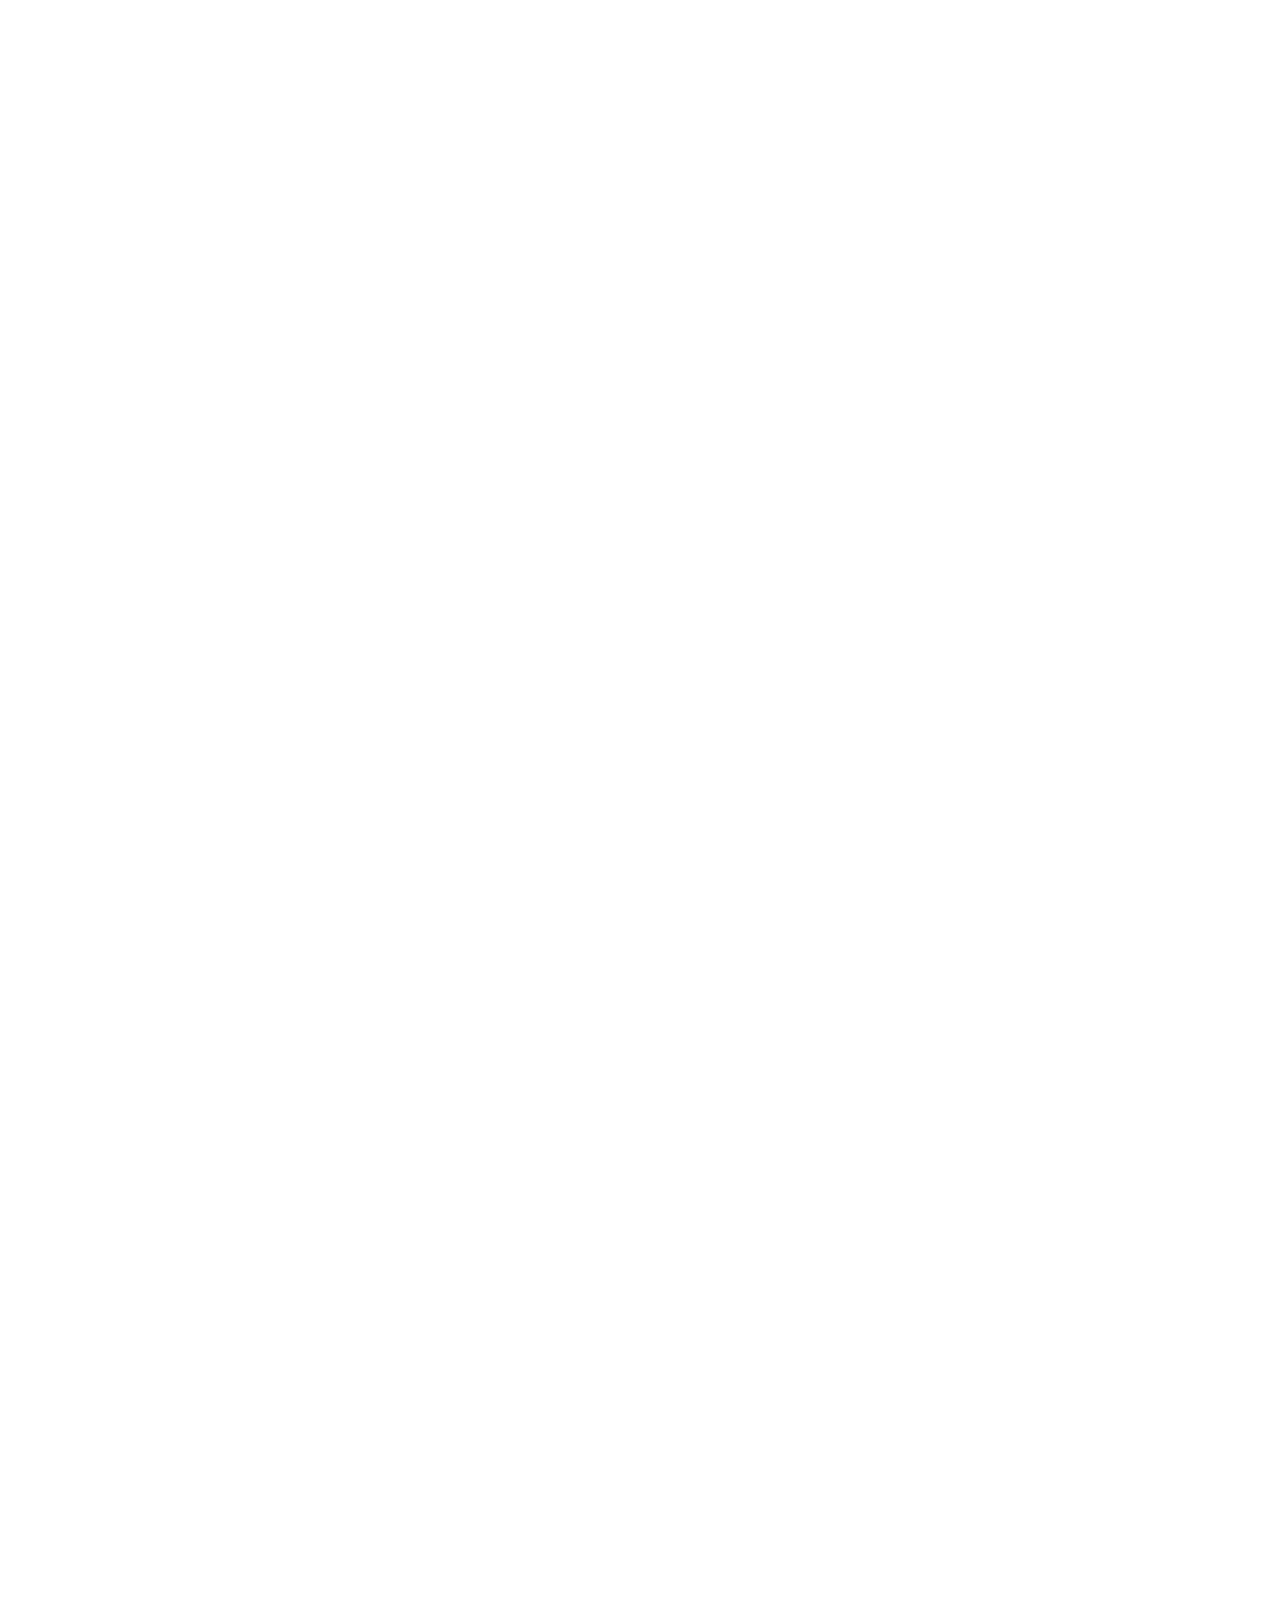
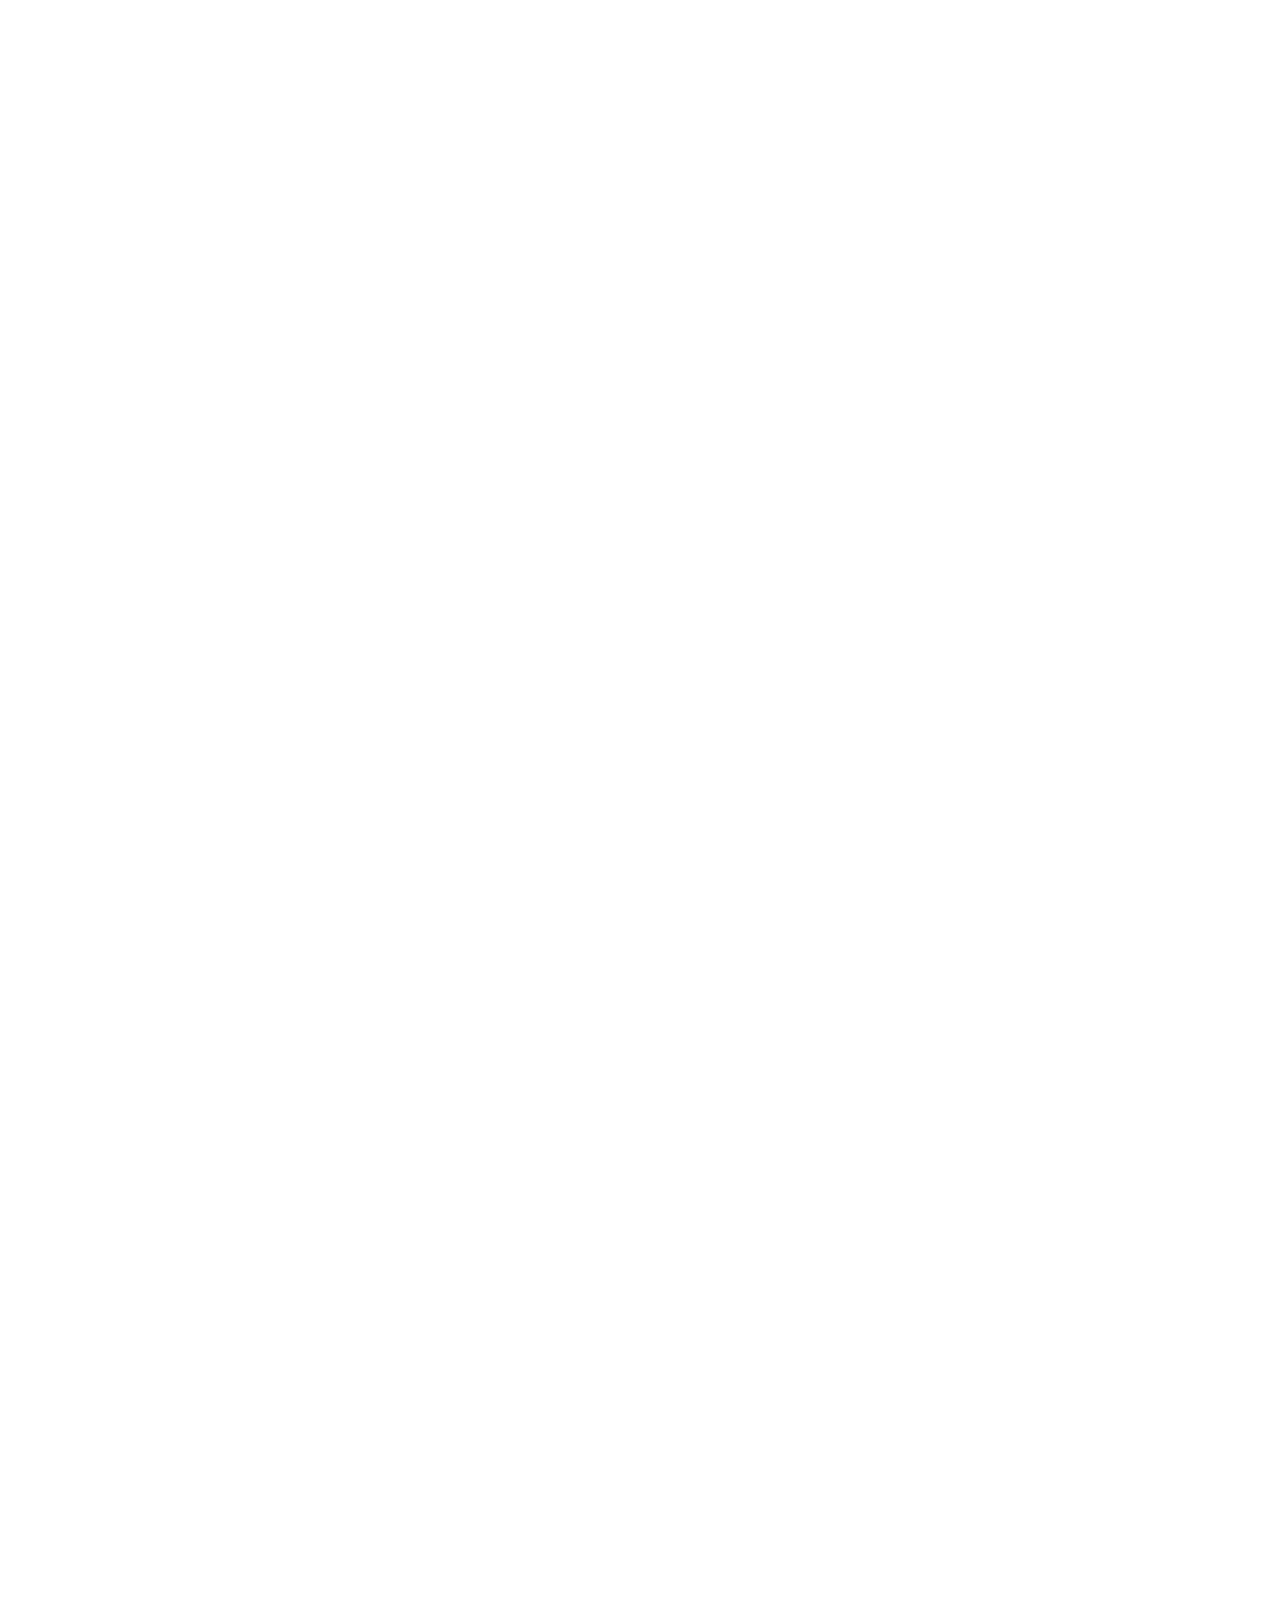
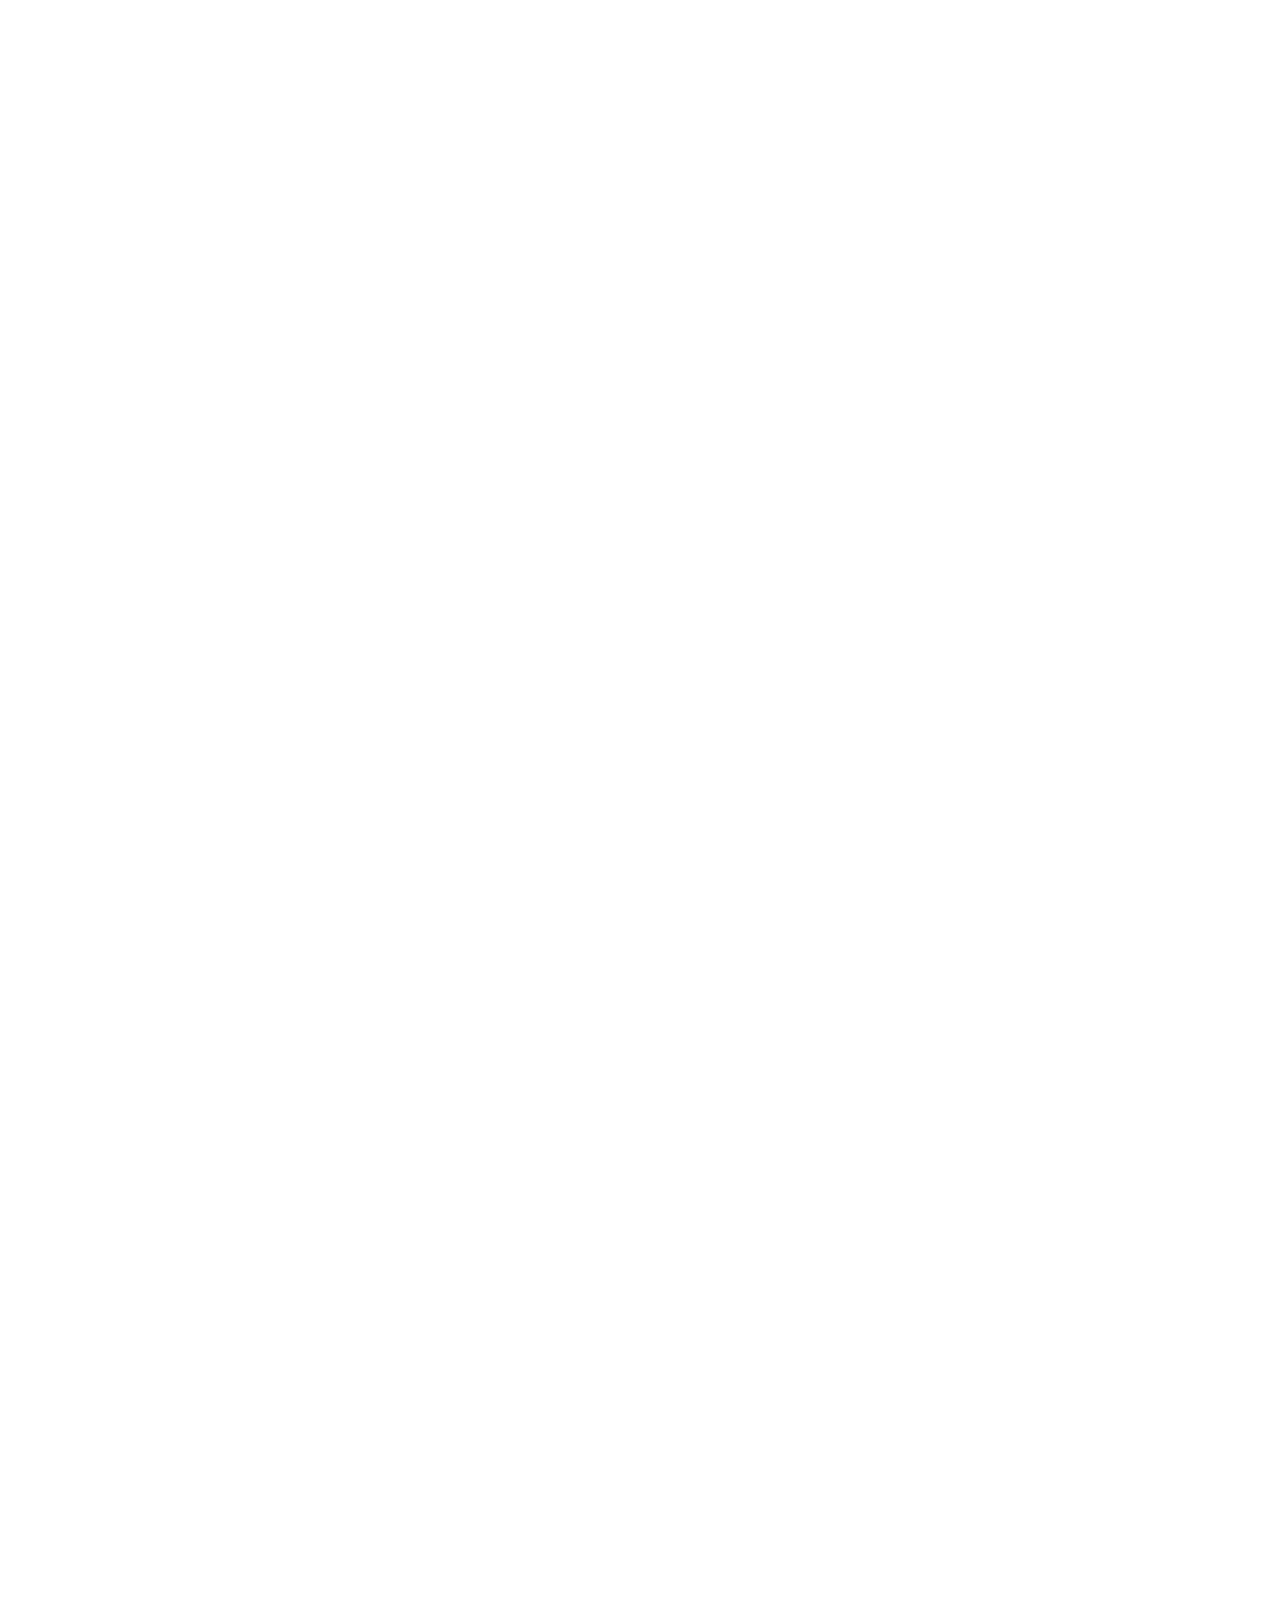
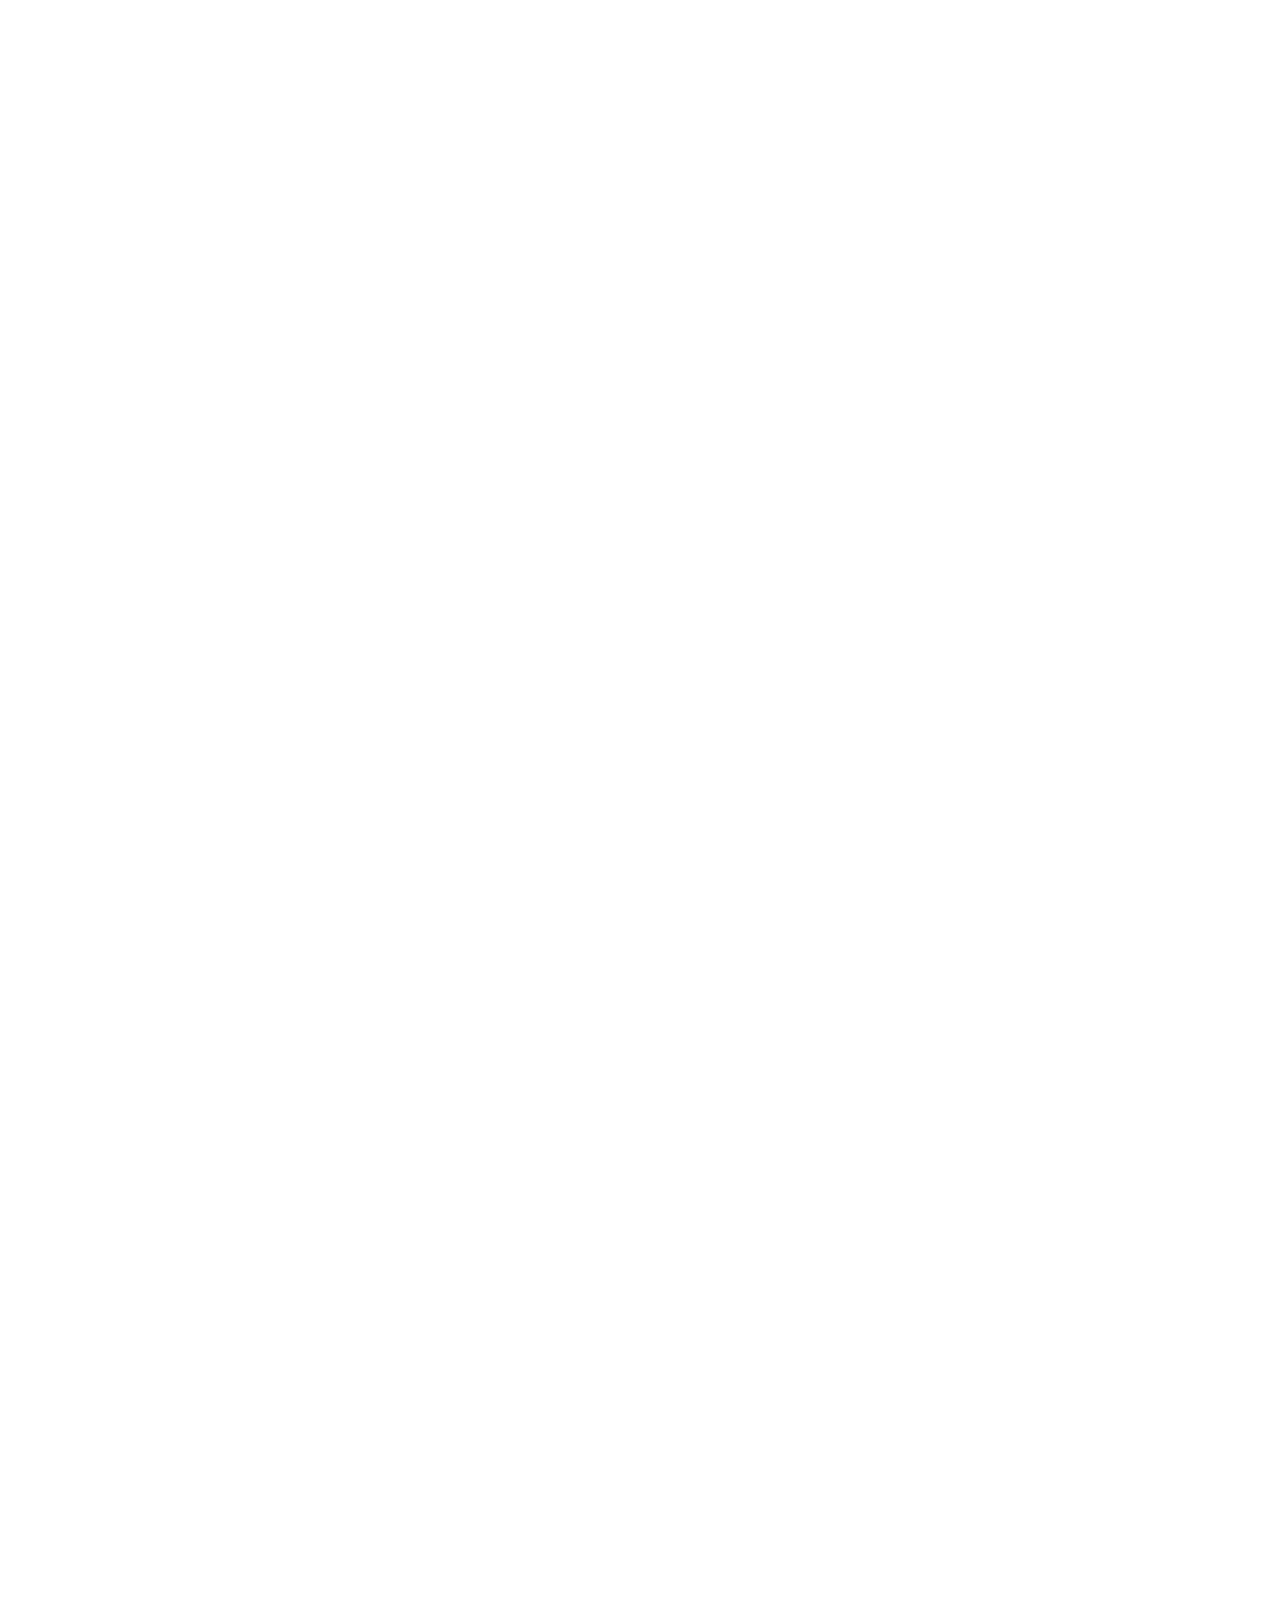
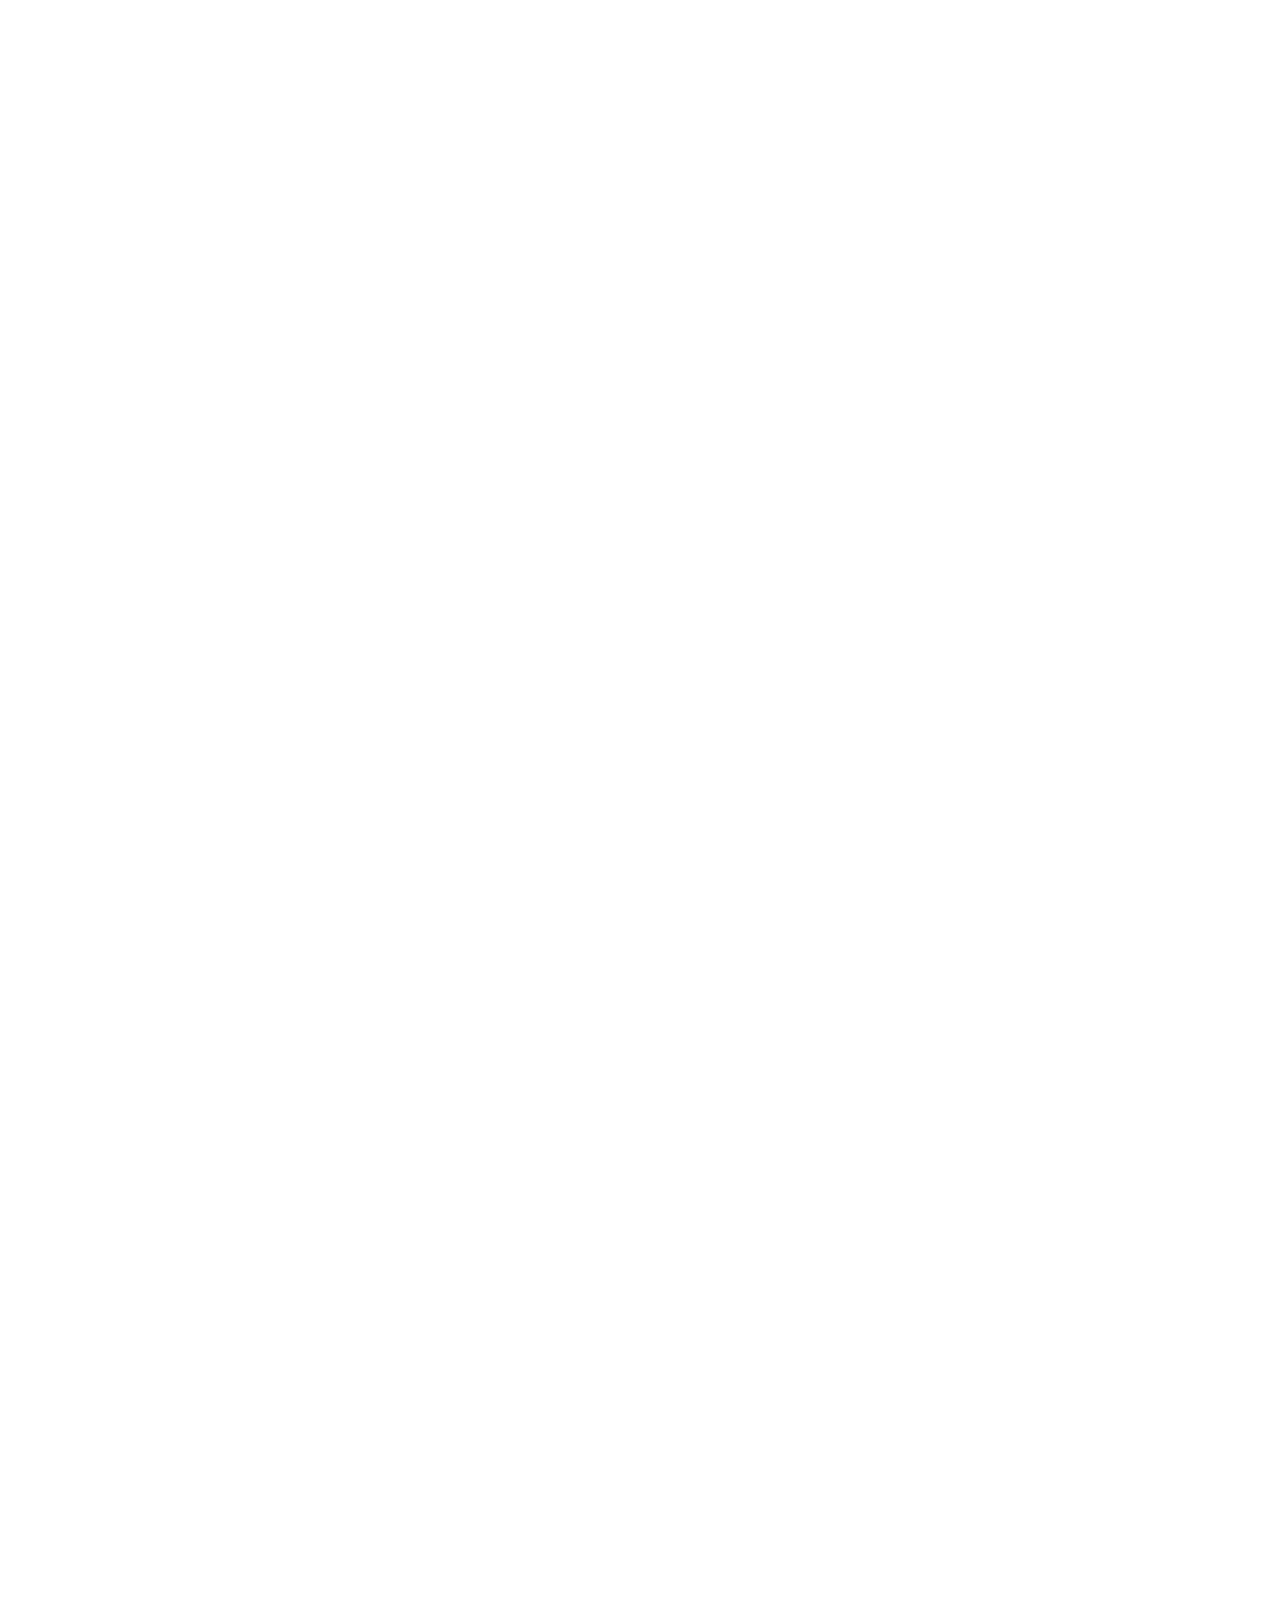
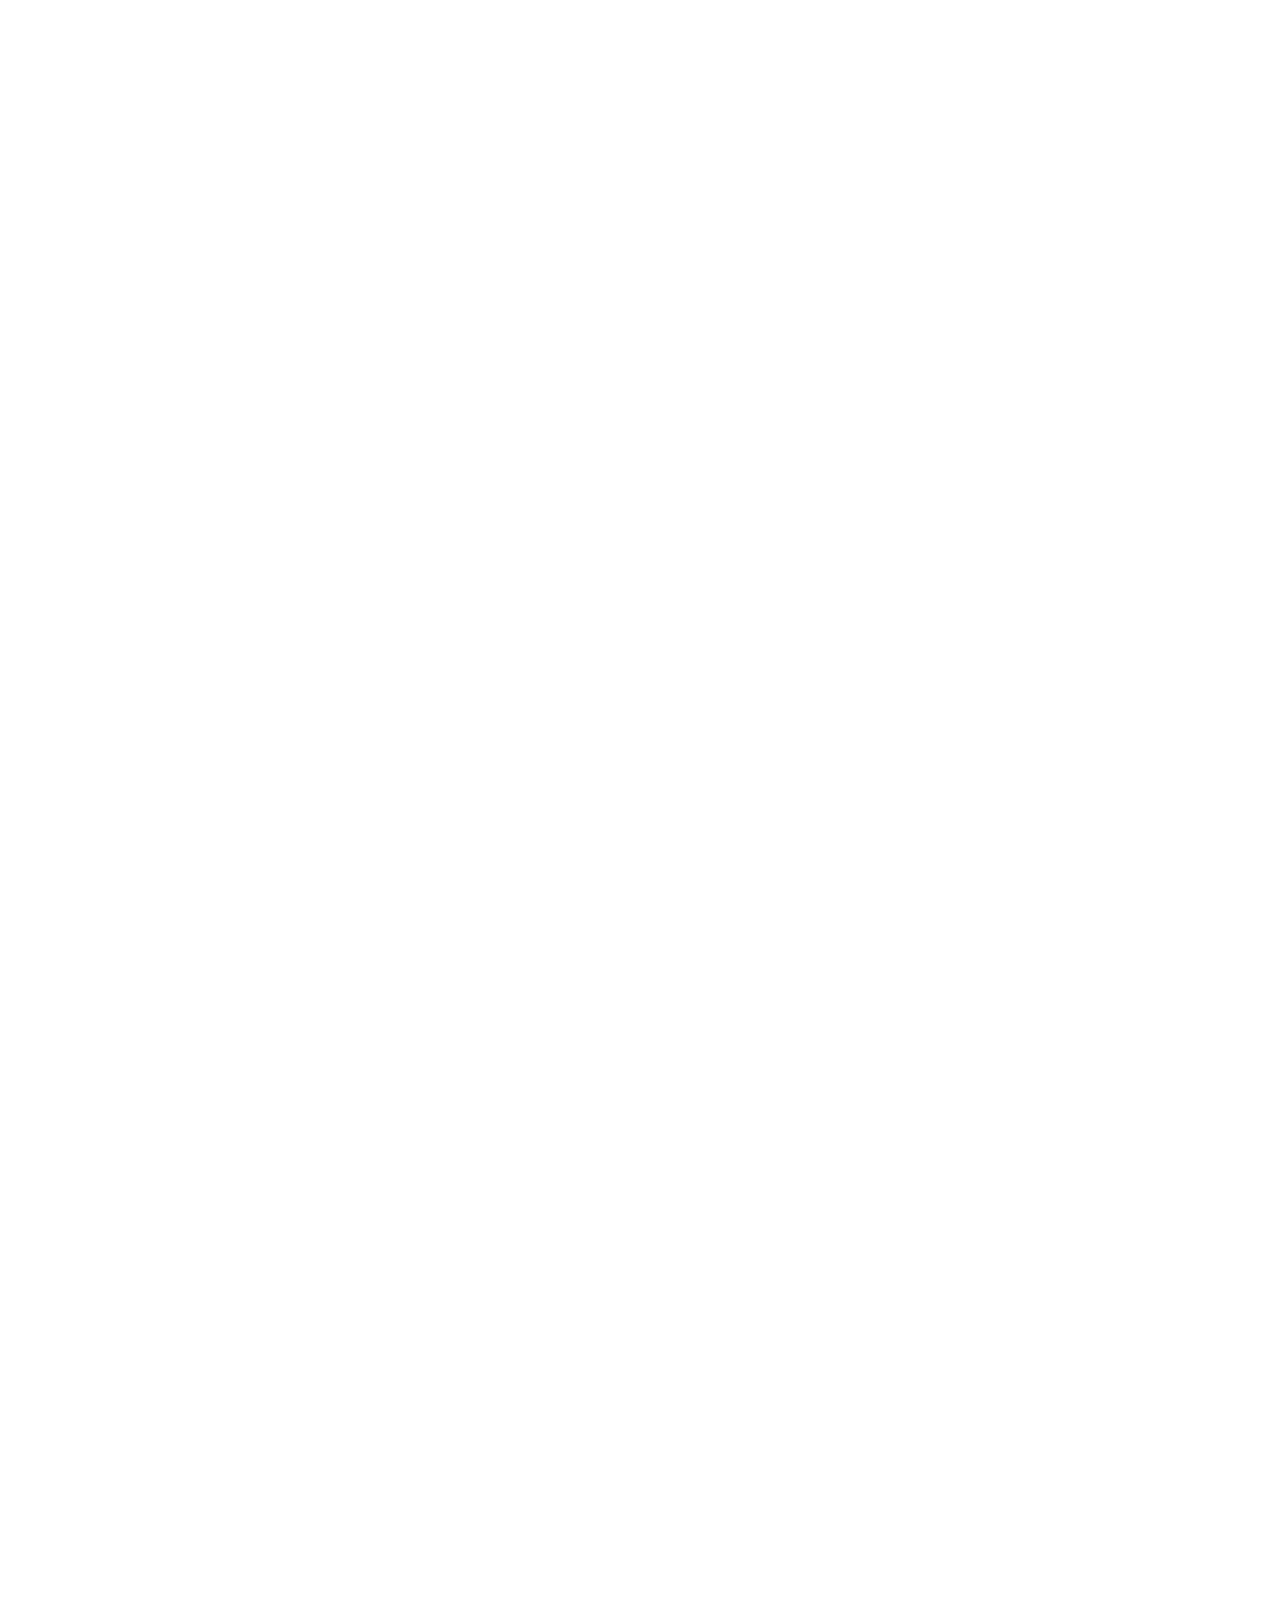
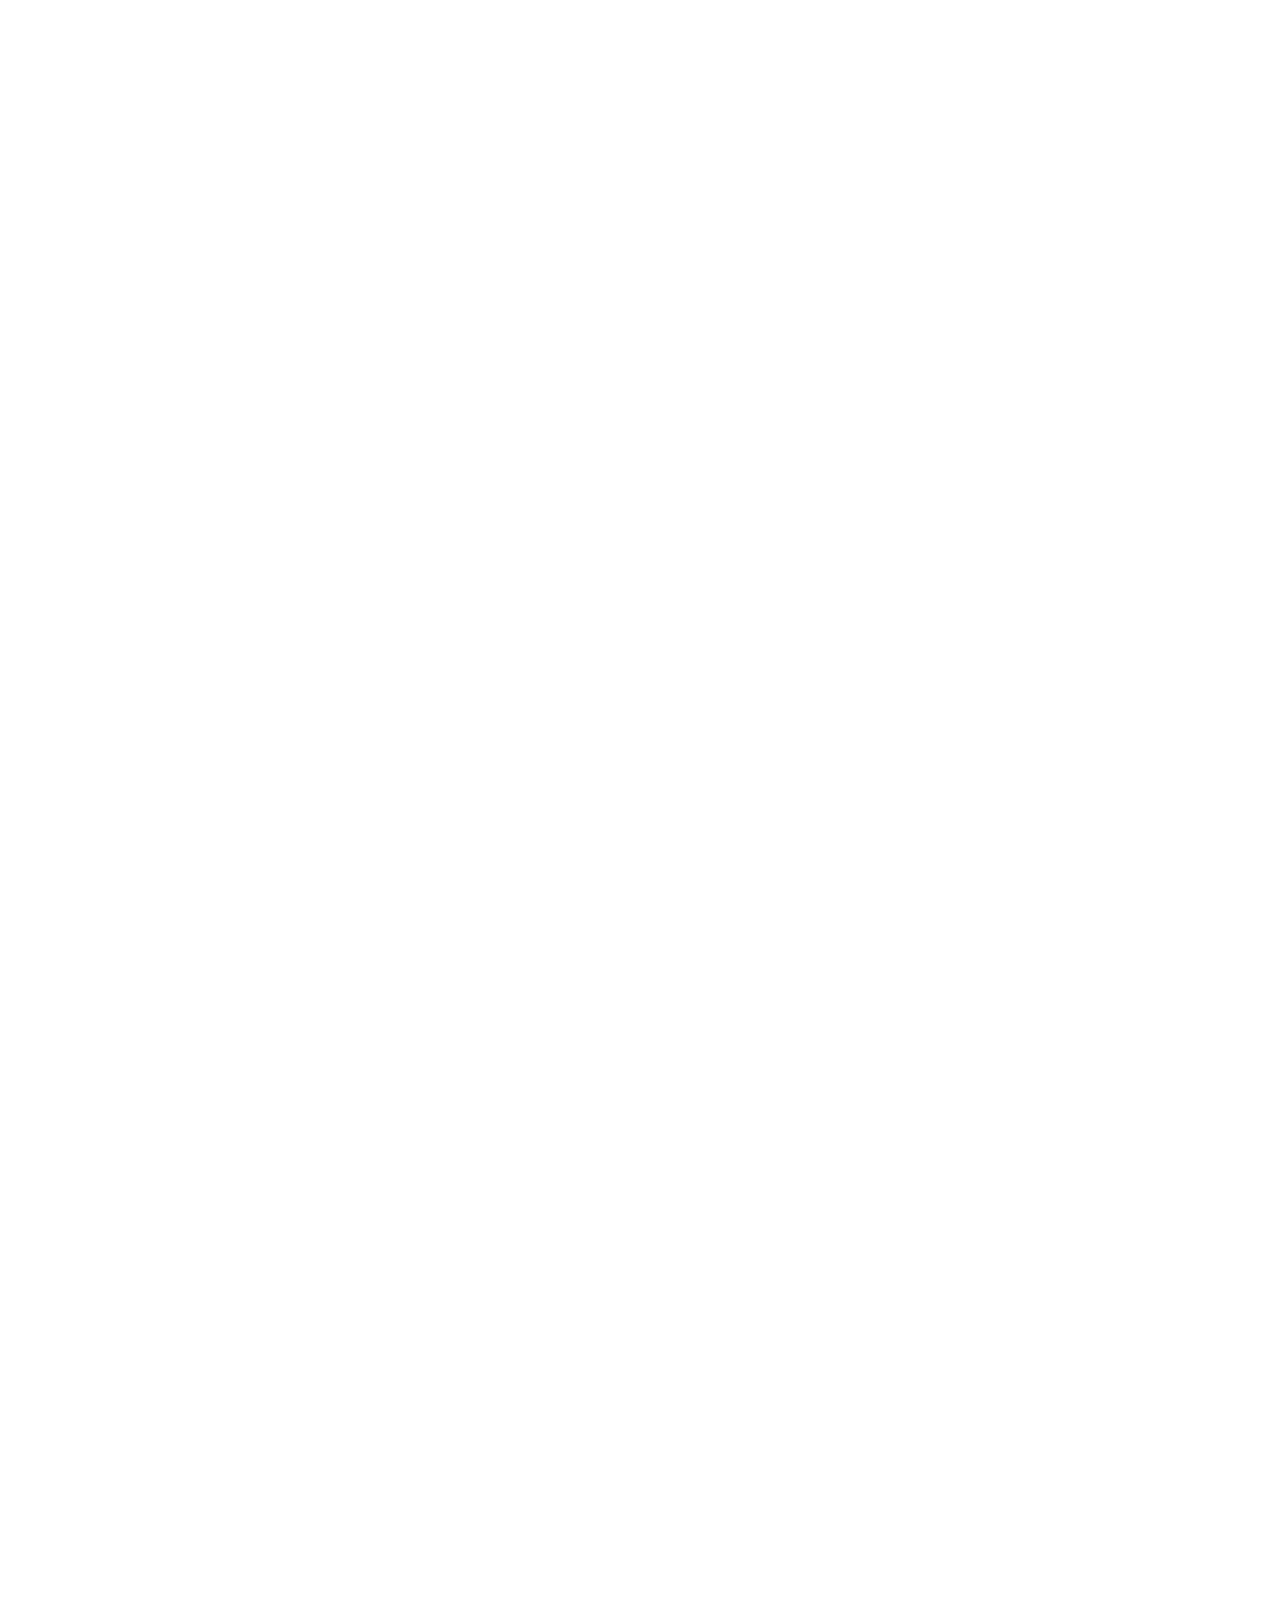
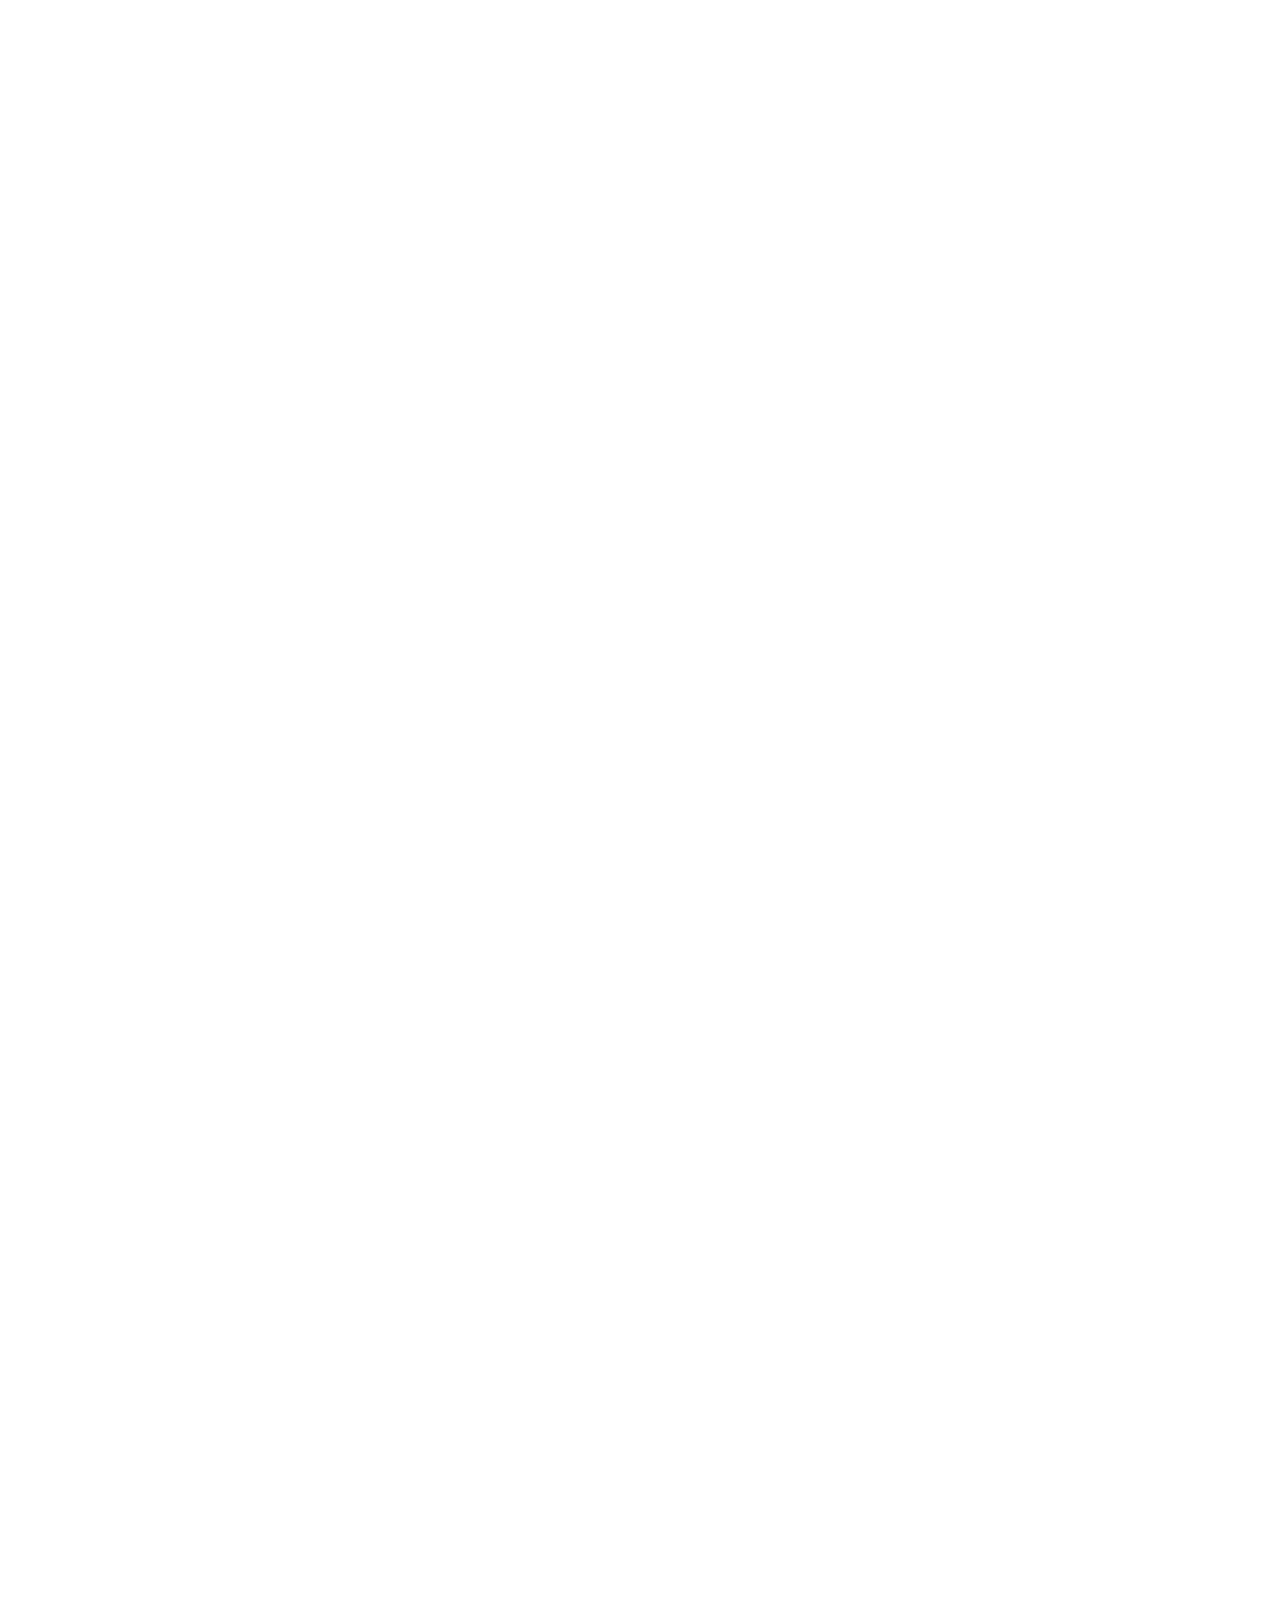
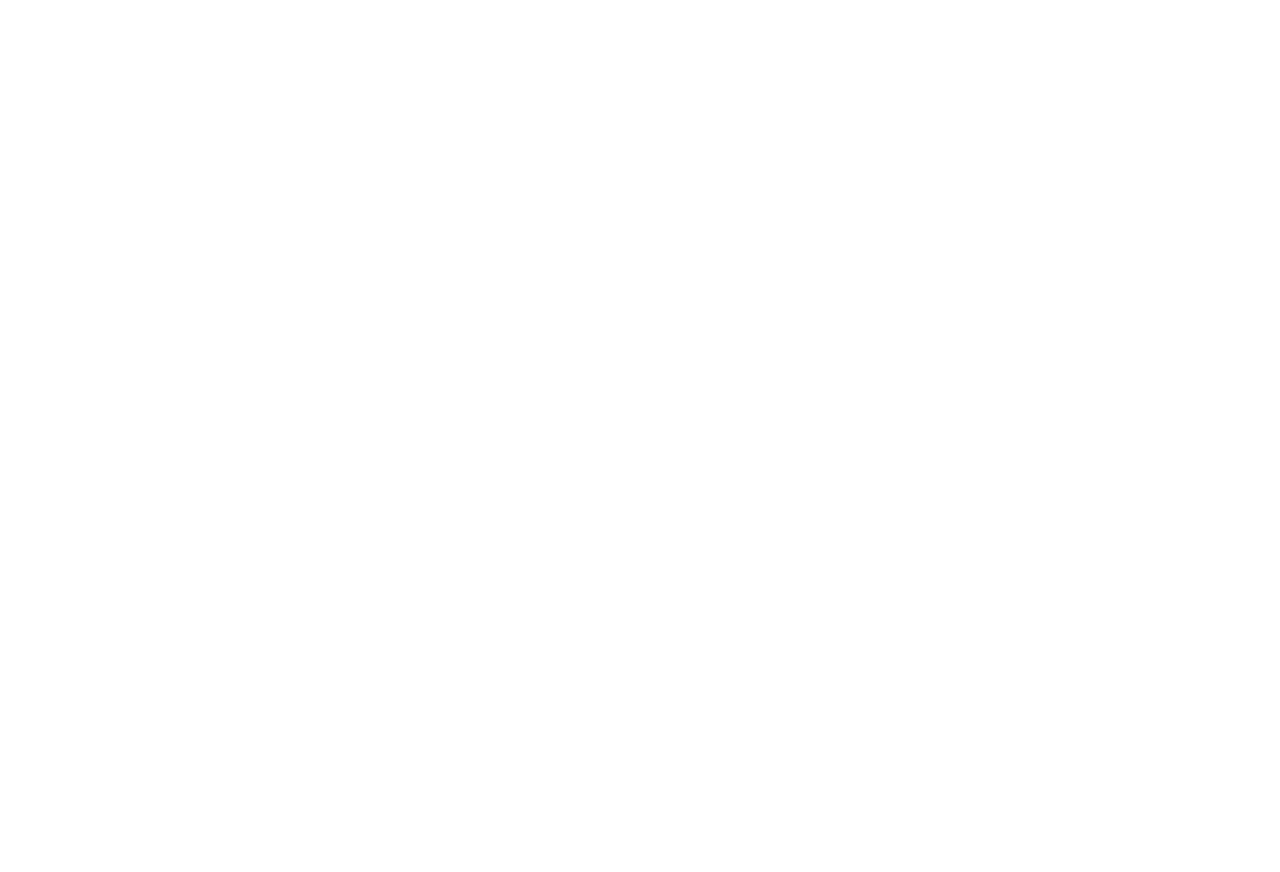
==== index.html @ 03f2d279 "hi" ====
<!DOCTYPE html>
<html class="nojs html css_verticalspacer" lang="en-US">
 <head>

  <meta http-equiv="Content-type" content="text/html;charset=UTF-8"/>
  <meta name="generator" content="2018.1.0.386"/>
  
  <script type="text/javascript">
   // Update the 'nojs'/'js' class on the html node
document.documentElement.className = document.documentElement.className.replace(/\bnojs\b/g, 'js');

// Check that all required assets are uploaded and up-to-date
if(typeof Muse == "undefined") window.Muse = {}; window.Muse.assets = {"required":["museutils.js", "museconfig.js", "jquery.musepolyfill.bgsize.js", "jquery.watch.js", "jquery.scrolleffects.js", "require.js", "index.css"], "outOfDate":[]};
</script>
  
  <title>home</title>
  <!-- CSS -->
  <link rel="stylesheet" type="text/css" href="css/site_global.css?crc=444006867"/>
  <link rel="stylesheet" type="text/css" href="css/index.css?crc=4220292865" id="pagesheet"/>
   </head>
 <body class="always_vert_scroll">

  <div class="clearfix" id="page"><!-- group -->
   <div class="clearfix grpelem" id="pu106"><!-- column -->
    <div class="browser_width colelem" id="u106-bw">
     <div class="museBGSize" id="u106"><!-- column -->
      <div class="clearfix" id="u106_align_to_page">
       <img class="colelem" id="u667-4" alt="beginning of a wonderful shower" width="492" height="40" src="images/u667-4.png?crc=4172172466" data-hidpi-src="images/u667-4_2x.png?crc=4132141327"/><!-- rasterized frame -->
       <img class="colelem" id="u664-4" alt="Ruler Tap" width="302" height="70" src="images/u664-4.png?crc=128612115" data-hidpi-src="images/u664-4_2x.png?crc=32144602"/><!-- rasterized frame -->
      </div>
     </div>
    </div>
    <a class="anchor_item colelem" id="product"></a>
    <div class="clearfix colelem" id="pu137"><!-- group -->
     <div class="clip_frame grpelem" id="u137"><!-- image -->
      <img class="block" id="u137_img" src="images/0331_0039_%e5%9c%96%e5%b1%a4-30.png?crc=3907343401" data-hidpi-src="images/0331_0039_%e5%9c%96%e5%b1%a4-30_2x.png?crc=328788280" alt="" width="269" height="559"/>
     </div>
     <div class="clip_frame grpelem" id="u145"><!-- image -->
      <img class="block" id="u145_img" src="images/0331_0040_%e5%9c%96%e5%b1%a4-31.png?crc=230726926" data-hidpi-src="images/0331_0040_%e5%9c%96%e5%b1%a4-31_2x.png?crc=277915098" alt="" width="125" height="122"/>
     </div>
     <div class="clip_frame grpelem" id="u152"><!-- image -->
      <img class="block" id="u152_img" src="images/0331_0041_%e5%9c%96%e5%b1%a4-32.png?crc=260856539" data-hidpi-src="images/0331_0041_%e5%9c%96%e5%b1%a4-32_2x.png?crc=132924967" alt="" width="97" height="142"/>
     </div>
     <div class="clip_frame grpelem" id="u159"><!-- image -->
      <img class="block" id="u159_img" src="images/0331_0042_%e5%9c%96%e5%b1%a4-33.png?crc=4248594673" data-hidpi-src="images/0331_0042_%e5%9c%96%e5%b1%a4-33_2x.png?crc=8058696" alt="" width="87" height="131"/>
     </div>
    </div>
    <div class="clip_frame colelem" id="u300"><!-- image -->
     <img class="block" id="u300_img" src="images/0331_0015_how-to-use-it.png?crc=4055054684" data-hidpi-src="images/0331_0015_how-to-use-it_2x.png?crc=376166328" alt="" width="70" height="71"/>
    </div>
    <img class="colelem" id="u510-4" alt="How to use it?" width="338" height="58" src="images/u510-4.png?crc=168132176" data-hidpi-src="images/u510-4_2x.png?crc=4010200226"/><!-- rasterized frame -->
    <a class="anchor_item colelem" id="uses"></a>
    <div class="clearfix colelem" id="pu419"><!-- group -->
     <div class="clip_frame grpelem" id="u419"><!-- image -->
      <img class="block" id="u419_img" src="images/pull-delay.gif?crc=456557242" data-hidpi-src="images/pull-delay_2x.gif?crc=456557242" alt="" width="176" height="133"/>
     </div>
     <div class="clip_frame grpelem" id="u430"><!-- image -->
      <img class="block" id="u430_img" src="images/0331_0020_step-d.png?crc=3798904570" data-hidpi-src="images/0331_0020_step-d_2x.png?crc=4214419373" alt="" width="49" height="46"/>
     </div>
    </div>
    <div class="clearfix colelem" id="pu412"><!-- group -->
     <div class="clip_frame grpelem" id="u412"><!-- image -->
      <img class="block" id="u412_img" src="images/l-n-f.gif?crc=3938026670" data-hidpi-src="images/l-n-f_2x.gif?crc=3938026670" alt="" width="203" height="142"/>
     </div>
     <div class="clip_frame grpelem" id="u442"><!-- image -->
      <img class="block" id="u442_img" src="images/0331_0024_b.png?crc=4148580689" data-hidpi-src="images/0331_0024_b_2x.png?crc=3849534408" alt="" width="50" height="45"/>
     </div>
    </div>
    <div class="clip_frame colelem" id="u450"><!-- image -->
     <img class="block" id="u450_img" src="images/0331_0025_r.png?crc=82525401" data-hidpi-src="images/0331_0025_r_2x.png?crc=508324184" alt="" width="50" height="45"/>
    </div>
    <a class="anchor_item colelem" id="design"></a>
    <div class="clip_frame colelem" id="u310"><!-- image -->
     <img class="block" id="u310_img" src="images/0331_0029_%e5%9c%96%e5%b1%a4-20.png?crc=3870342080" data-hidpi-src="images/0331_0029_%e5%9c%96%e5%b1%a4-20_2x.png?crc=3840348658" alt="" width="67" height="68"/>
    </div>
    <img class="colelem" id="u569-4" alt="Reason why?" width="309" height="59" src="images/u569-4.png?crc=3949082388" data-hidpi-src="images/u569-4_2x.png?crc=94665782"/><!-- rasterized frame -->
    <a class="anchor_item colelem" id="detail"></a>
    <img class="colelem" id="u572-4" alt="SHAPE of HANDLE" width="194" height="22" src="images/u572-4.png?crc=461143922" data-hidpi-src="images/u572-4_2x.png?crc=3980460736"/><!-- rasterized frame -->
    <div class="colelem" id="u579"><!-- simple frame --></div>
    <div class="clearfix colelem" id="ppu320"><!-- group -->
     <div class="clearfix grpelem" id="pu320"><!-- column -->
      <div class="clip_frame colelem" id="u320"><!-- image -->
       <img class="block" id="u320_img" src="images/0331_0030_%e5%9c%96%e5%b1%a4-21.png?crc=4282982421" data-hidpi-src="images/0331_0030_%e5%9c%96%e5%b1%a4-21_2x.png?crc=4082667872" alt="" width="69" height="84"/>
      </div>
      <img class="colelem" id="u585-4" alt="If it is a rectangle shape, you will push and pull the handle with common sense." width="195" height="63" src="images/u585-4.png?crc=3961208702" data-hidpi-src="images/u585-4_2x.png?crc=4035496985"/><!-- rasterized frame -->
     </div>
     <div class="clip_frame grpelem" id="u671"><!-- image -->
      <img class="block" id="u671_img" src="images/0331_0031_%e5%9c%96%e5%b1%a4-22.png?crc=3943006914" data-hidpi-src="images/0331_0031_%e5%9c%96%e5%b1%a4-22_2x.png?crc=150448698" alt="" width="92" height="213"/>
     </div>
    </div>
    <img class="colelem" id="u594-4" alt="CURVED SHAPE ?" width="170" height="22" src="images/u594-4.png?crc=3864682087" data-hidpi-src="images/u594-4_2x.png?crc=3979938163"/><!-- rasterized frame -->
    <div class="colelem" id="u597"><!-- simple frame --></div>
    <div class="clearfix colelem" id="ppu330"><!-- group -->
     <div class="clearfix grpelem" id="pu330"><!-- column -->
      <div class="clip_frame colelem" id="u330"><!-- image -->
       <img class="block" id="u330_img" src="images/0331_0032_%e5%9c%96%e5%b1%a4-23.png?crc=3820570126" data-hidpi-src="images/0331_0032_%e5%9c%96%e5%b1%a4-23_2x.png?crc=4002920318" alt="" width="87" height="57"/>
      </div>
      <img class="colelem" id="u588-4" alt="If it is a curve shape, you will wrench the handle with common sense." width="195" height="63" src="images/u588-4.png?crc=3853368279" data-hidpi-src="images/u588-4_2x.png?crc=254325407"/><!-- rasterized frame -->
     </div>
     <div class="clip_frame grpelem" id="u679"><!-- image -->
      <img class="block" id="u679_img" src="images/0331_0033_%e5%9c%96%e5%b1%a4-24.png?crc=401581077" data-hidpi-src="images/0331_0033_%e5%9c%96%e5%b1%a4-24_2x.png?crc=457254850" alt="" width="91" height="213"/>
     </div>
    </div>
    <img class="colelem" id="u600-4" alt="TEMPERATURE" width="142" height="22" src="images/u600-4.png?crc=3960633334" data-hidpi-src="images/u600-4_2x.png?crc=3800263025"/><!-- rasterized frame -->
    <div class="clearfix colelem" id="ppu603"><!-- group -->
     <div class="clearfix grpelem" id="pu603"><!-- column -->
      <div class="colelem" id="u603"><!-- simple frame --></div>
      <img class="colelem" id="u591-4" alt="The idea of the temperature controller marks takes from the level ruler." width="195" height="63" src="images/u591-4.png?crc=251297452" data-hidpi-src="images/u591-4_2x.png?crc=345960809"/><!-- rasterized frame -->
     </div>
     <div class="clip_frame grpelem" id="u340"><!-- image -->
      <img class="block" id="u340_img" src="images/0331_0034_%e5%9c%96%e5%b1%a4-25.png?crc=4210922594" data-hidpi-src="images/0331_0034_%e5%9c%96%e5%b1%a4-25_2x.png?crc=3942785565" alt="" width="174" height="176"/>
     </div>
    </div>
    <div class="browser_width colelem" id="u393-bw">
     <div class="museBGSize" id="u393"><!-- simple frame --></div>
    </div>
    <a class="anchor_item colelem" id="buy"></a>
    <div class="clearfix colelem" id="pu619-4"><!-- group -->
     <img class="grpelem" id="u619-4" alt="NT $ 3999" width="145" height="34" src="images/u619-4.png?crc=4029116623" data-hidpi-src="images/u619-4_2x.png?crc=175321144"/><!-- rasterized frame -->
     <img class="grpelem" id="u631-4" alt="NT $ 60" width="145" height="29" src="images/u631-4.png?crc=257809404" data-hidpi-src="images/u631-4_2x.png?crc=152957185"/><!-- rasterized frame -->
     <div class="clip_frame grpelem" id="u638"><!-- image -->
      <img class="block" id="u638_img" src="images/0331_0038_%e5%9c%96%e5%b1%a4-29.png?crc=448915126" data-hidpi-src="images/0331_0038_%e5%9c%96%e5%b1%a4-29_2x.png?crc=391048752" alt="" width="75" height="37"/>
     </div>
    </div>
    <div class="clearfix colelem" id="pu622-4"><!-- group -->
     <img class="grpelem" id="u622-4" alt="RMB 1000" width="166" height="34" src="images/u622-4.png?crc=349287587" data-hidpi-src="images/u622-4_2x.png?crc=321872735"/><!-- rasterized frame -->
     <img class="grpelem" id="u628-4" alt="RMB 50" width="166" height="29" src="images/u628-4.png?crc=3797745021" data-hidpi-src="images/u628-4_2x.png?crc=106230577"/><!-- rasterized frame -->
     <div class="clip_frame grpelem" id="u650"><!-- image -->
      <img class="block" id="u650_img" src="images/0331_0038_%e5%9c%96%e5%b1%a4-29.png?crc=448915126" data-hidpi-src="images/0331_0038_%e5%9c%96%e5%b1%a4-29_2x.png?crc=391048752" alt="" width="75" height="37"/>
     </div>
    </div>
    <div class="clearfix colelem" id="pu625-4"><!-- group -->
     <img class="grpelem" id="u625-4" alt="US $ 135" width="145" height="34" src="images/u625-4.png?crc=3898876179" data-hidpi-src="images/u625-4_2x.png?crc=4263064604"/><!-- rasterized frame -->
     <img class="grpelem" id="u634-4" alt="US $ 20" width="145" height="29" src="images/u634-4.png?crc=3988259637" data-hidpi-src="images/u634-4_2x.png?crc=4201218541"/><!-- rasterized frame -->
     <div class="clip_frame grpelem" id="u657"><!-- image -->
      <img class="block" id="u657_img" src="images/0331_0038_%e5%9c%96%e5%b1%a4-29.png?crc=448915126" data-hidpi-src="images/0331_0038_%e5%9c%96%e5%b1%a4-29_2x.png?crc=391048752" alt="" width="75" height="37"/>
     </div>
    </div>
   </div>
   <div class="clearfix grpelem" id="pu350"><!-- group -->
    <div class="clip_frame mse_pre_init" id="u350"><!-- image -->
     <img class="block" id="u350_img" src="images/0331_0035_%e5%9c%96%e5%b1%a4-26.png?crc=228107195" data-hidpi-src="images/0331_0035_%e5%9c%96%e5%b1%a4-26_2x.png?crc=3954921023" alt="" width="95" height="96"/>
    </div>
    <div class="clip_frame mse_pre_init" id="u358"><!-- image -->
     <img class="block" id="u358_img" src="images/0331_0036_%e5%9c%96%e5%b1%a4-27.png?crc=4143406400" data-hidpi-src="images/0331_0036_%e5%9c%96%e5%b1%a4-27_2x.png?crc=4286575663" alt="" width="95" height="96"/>
    </div>
    <div class="clip_frame mse_pre_init" id="u365"><!-- image -->
     <img class="block" id="u365_img" src="images/0331_0037_%e5%9c%96%e5%b1%a4-28.png?crc=25597111" data-hidpi-src="images/0331_0037_%e5%9c%96%e5%b1%a4-28_2x.png?crc=203722606" alt="" width="95" height="96"/>
    </div>
    <div class="clip_frame mse_pre_init" id="u462"><!-- image -->
     <img class="block" id="u462_img" src="images/zz_0000__polygon_%20-%20_polygon_%20-%20_polygon_%20-%20_line_%20-%20_line_%20-%20_line_%20-%20_line_%20-%20_line_.png?crc=111387870" data-hidpi-src="images/zz_0000__polygon_%20-%20_polygon_%20-%20_polygon_%20-%20_line_%20-%20_line_%20-%20_line_%20-%20_line_%20-%20_line__2x.png?crc=3857172475" alt="" width="494" height="436"/>
    </div>
    <div class="clip_frame mse_pre_init" id="u472"><!-- image -->
     <img class="block" id="u472_img" src="images/0331_0026_%e5%9c%96%e5%b1%a4-17.png?crc=4149391973" data-hidpi-src="images/0331_0026_%e5%9c%96%e5%b1%a4-17_2x.png?crc=393191257" alt="" width="173" height="221"/>
    </div>
    <div class="clip_frame mse_pre_init" id="u480"><!-- image -->
     <img class="block" id="u480_img" src="images/0331_0027_%e5%9c%96%e5%b1%a4-18.png?crc=4061167204" data-hidpi-src="images/0331_0027_%e5%9c%96%e5%b1%a4-18_2x.png?crc=86078715" alt="" width="113" height="142"/>
    </div>
    <div class="clip_frame mse_pre_init" id="u488"><!-- image -->
     <img class="block" id="u488_img" src="images/0331_0028_%e5%9c%96%e5%b1%a4-19.png?crc=4004208183" data-hidpi-src="images/0331_0028_%e5%9c%96%e5%b1%a4-19_2x.png?crc=150675660" alt="" width="141" height="100"/>
    </div>
    <img class="mse_pre_init" id="u506-4" alt="“ If a shower tap could be controlled more easily, it would save more water and money. ”" width="408" height="66" src="images/u506-4.png?crc=522564113" data-hidpi-src="images/u506-4_2x.png?crc=3792328069"/><!-- rasterized frame -->
    <img class="mse_pre_init" id="u514-4" alt="Control the Flow" width="216" height="26" src="images/u514-4.png?crc=4477164" data-hidpi-src="images/u514-4_2x.png?crc=4202362840"/><!-- rasterized frame -->
    <img class="mse_pre_init" id="u527-4" alt="Pull and push the handle. The handle with tenon has at least five levels to control the flow." width="331" height="67" src="images/u527-4.png?crc=3880405434" data-hidpi-src="images/u527-4_2x.png?crc=4129055319"/><!-- rasterized frame -->
    <img class="mse_pre_init" id="u531-4" alt="Control the Temperature" width="289" height="29" src="images/u531-4.png?crc=3810143476" data-hidpi-src="images/u531-4_2x.png?crc=225484535"/><!-- rasterized frame -->
    <img class="mse_pre_init" id="u537-4" alt="Turn to left or right side can control the temperature of the water." width="354" height="52" src="images/u537-4.png?crc=4075947474" data-hidpi-src="images/u537-4_2x.png?crc=3794483783"/><!-- rasterized frame -->
    <img class="mse_pre_init" id="u540-4" alt="put the toys" width="105" height="17" src="images/u540-4.png?crc=40561953" data-hidpi-src="images/u540-4_2x.png?crc=404546339"/><!-- rasterized frame -->
    <img class="mse_pre_init" id="u543-4" alt="put the soap" width="116" height="22" src="images/u543-4.png?crc=26252520" data-hidpi-src="images/u543-4_2x.png?crc=4006563313"/><!-- rasterized frame -->
    <img class="mse_pre_init" id="u546-4" alt="hanging the towel" width="145" height="24" src="images/u546-4.png?crc=103529224" data-hidpi-src="images/u546-4_2x.png?crc=60346446"/><!-- rasterized frame -->
    <img class="mse_pre_init" id="u549-6" alt="ruler mark (the level of flow)" width="138" height="45" src="images/u549-6.png?crc=3829761452" data-hidpi-src="images/u549-6_2x.png?crc=4113580878"/><!-- rasterized frame -->
    <img class="mse_pre_init" id="u552-4" alt="Even Doraemon could use it easily" width="157" height="45" src="images/u552-4.png?crc=3857578013" data-hidpi-src="images/u552-4_2x.png?crc=4223236840"/><!-- rasterized frame -->
    <img class="mse_pre_init" id="u606-4" alt="Shipping" width="146" height="36" src="images/u606-4.png?crc=4251860439" data-hidpi-src="images/u606-4_2x.png?crc=3891132618"/><!-- rasterized frame -->
    <img class="mse_pre_init" id="u613-4" alt="Shop" width="113" height="40" src="images/u613-4.png?crc=3808279146" data-hidpi-src="images/u613-4_2x.png?crc=4241662643"/><!-- rasterized frame -->
    <img class="mse_pre_init" id="u616-4" alt="Price" width="113" height="38" src="images/u616-4.png?crc=65575241" data-hidpi-src="images/u616-4_2x.png?crc=3807159675"/><!-- rasterized frame -->
    <a class="nonblock nontext anim_swing museBGSize" id="u1394" href="index.html#product"><!-- simple frame --></a>
    <a class="nonblock nontext anim_swing museBGSize" id="u1421" href="index.html#uses"><!-- simple frame --></a>
    <a class="nonblock nontext anim_swing museBGSize" id="u1439" href="index.html#detail"><!-- simple frame --></a>
    <a class="nonblock nontext anim_swing museBGSize" id="u1457" href="index.html#design"><!-- simple frame --></a>
    <a class="nonblock nontext anim_swing museBGSize" id="u1476" href="index.html#buy"><!-- simple frame --></a>
    <img class="mse_pre_init" id="u691-4" alt="&quot; Saving Water is Saving Money. &quot;" width="665" height="45" src="images/u691-4.png?crc=3967500628" data-hidpi-src="images/u691-4_2x.png?crc=4107565825"/><!-- rasterized frame -->
   </div>
   <div class="verticalspacer" data-offset-top="5890" data-content-above-spacer="5890" data-content-below-spacer="157"></div>
  </div>
  <div class="preload_images">
   <img class="preload" src="images/kotori_0000_%e5%9c%96%e5%b1%a4-2-%e5%85%ab%e4%b9%9d%e5%9b%9b%e7%9c%9f%e5%ae%b5_0000_%e5%9c%96%e5%b1%a4-2.png?crc=4046173845" alt=""/>
   <img class="preload" src="images/kotori_0000_%e5%9c%96%e5%b1%a4-2-%e5%85%ab%e4%b9%9d%e5%9b%9b%e7%9c%9f%e5%ae%b5_0000_%e5%9c%96%e5%b1%a4-2_2x.png?crc=3980324550" alt=""/>
   <img class="preload" src="images/kotori_0001_%e5%9c%96%e5%b1%a4-3-%e5%85%ab%e4%b9%9d%e5%9b%9b%e7%9c%9f%e5%ae%b5_0001_%e5%9c%96%e5%b1%a4-3.png?crc=187531168" alt=""/>
   <img class="preload" src="images/kotori_0001_%e5%9c%96%e5%b1%a4-3-%e5%85%ab%e4%b9%9d%e5%9b%9b%e7%9c%9f%e5%ae%b5_0001_%e5%9c%96%e5%b1%a4-3_2x.png?crc=4279343359" alt=""/>
   <img class="preload" src="images/kotori_0002_%e5%9c%96%e5%b1%a4-4-%e5%85%ab%e4%b9%9d%e5%9b%9b%e7%9c%9f%e5%ae%b5_0002_%e5%9c%96%e5%b1%a4-4.png?crc=296237460" alt=""/>
   <img class="preload" src="images/kotori_0002_%e5%9c%96%e5%b1%a4-4-%e5%85%ab%e4%b9%9d%e5%9b%9b%e7%9c%9f%e5%ae%b5_0002_%e5%9c%96%e5%b1%a4-4_2x.png?crc=198065750" alt=""/>
   <img class="preload" src="images/kotori_0003_%e5%9c%96%e5%b1%a4-5-%e5%85%ab%e4%b9%9d%e5%9b%9b%e7%9c%9f%e5%ae%b5_0003_%e5%9c%96%e5%b1%a4-5.png?crc=447670655" alt=""/>
   <img class="preload" src="images/kotori_0003_%e5%9c%96%e5%b1%a4-5-%e5%85%ab%e4%b9%9d%e5%9b%9b%e7%9c%9f%e5%ae%b5_0003_%e5%9c%96%e5%b1%a4-5_2x.png?crc=202466859" alt=""/>
   <img class="preload" src="images/kotori_0004_%e5%9c%96%e5%b1%a4-6-%e5%85%ab%e4%b9%9d%e5%9b%9b%e7%9c%9f%e5%ae%b5_0004_%e5%9c%96%e5%b1%a4-6.png?crc=280935855" alt=""/>
   <img class="preload" src="images/kotori_0004_%e5%9c%96%e5%b1%a4-6-%e5%85%ab%e4%b9%9d%e5%9b%9b%e7%9c%9f%e5%ae%b5_0004_%e5%9c%96%e5%b1%a4-6_2x.png?crc=364171701" alt=""/>
  </div>
  <!-- Other scripts -->
  <script type="text/javascript">
   // Decide whether to suppress missing file error or not based on preference setting
var suppressMissingFileError = false
</script>
  <script type="text/javascript">
   window.Muse.assets.check=function(c){if(!window.Muse.assets.checked){window.Muse.assets.checked=!0;var b={},d=function(a,b){if(window.getComputedStyle){var c=window.getComputedStyle(a,null);return c&&c.getPropertyValue(b)||c&&c[b]||""}if(document.documentElement.currentStyle)return(c=a.currentStyle)&&c[b]||a.style&&a.style[b]||"";return""},a=function(a){if(a.match(/^rgb/))return a=a.replace(/\s+/g,"").match(/([\d\,]+)/gi)[0].split(","),(parseInt(a[0])<<16)+(parseInt(a[1])<<8)+parseInt(a[2]);if(a.match(/^\#/))return parseInt(a.substr(1),
16);return 0},f=function(f){for(var g=document.getElementsByTagName("link"),j=0;j<g.length;j++)if("text/css"==g[j].type){var l=(g[j].href||"").match(/\/?css\/([\w\-]+\.css)\?crc=(\d+)/);if(!l||!l[1]||!l[2])break;b[l[1]]=l[2]}g=document.createElement("div");g.className="version";g.style.cssText="display:none; width:1px; height:1px;";document.getElementsByTagName("body")[0].appendChild(g);for(j=0;j<Muse.assets.required.length;){var l=Muse.assets.required[j],k=l.match(/([\w\-\.]+)\.(\w+)$/),i=k&&k[1]?
k[1]:null,k=k&&k[2]?k[2]:null;switch(k.toLowerCase()){case "css":i=i.replace(/\W/gi,"_").replace(/^([^a-z])/gi,"_$1");g.className+=" "+i;i=a(d(g,"color"));k=a(d(g,"backgroundColor"));i!=0||k!=0?(Muse.assets.required.splice(j,1),"undefined"!=typeof b[l]&&(i!=b[l]>>>24||k!=(b[l]&16777215))&&Muse.assets.outOfDate.push(l)):j++;g.className="version";break;case "js":j++;break;default:throw Error("Unsupported file type: "+k);}}c?c().jquery!="1.8.3"&&Muse.assets.outOfDate.push("jquery-1.8.3.min.js"):Muse.assets.required.push("jquery-1.8.3.min.js");
g.parentNode.removeChild(g);if(Muse.assets.outOfDate.length||Muse.assets.required.length)g="Some files on the server may be missing or incorrect. Clear browser cache and try again. If the problem persists please contact website author.",f&&Muse.assets.outOfDate.length&&(g+="\nOut of date: "+Muse.assets.outOfDate.join(",")),f&&Muse.assets.required.length&&(g+="\nMissing: "+Muse.assets.required.join(",")),suppressMissingFileError?(g+="\nUse SuppressMissingFileError key in AppPrefs.xml to show missing file error pop up.",console.log(g)):alert(g)};location&&location.search&&location.search.match&&location.search.match(/muse_debug/gi)?
setTimeout(function(){f(!0)},5E3):f()}};
var muse_init=function(){require.config({baseUrl:""});require(["jquery","museutils","whatinput","jquery.musepolyfill.bgsize","jquery.watch","jquery.scrolleffects"],function(c){var $ = c;$(document).ready(function(){try{
window.Muse.assets.check($);/* body */
Muse.Utils.transformMarkupToFixBrowserProblemsPreInit();/* body */
Muse.Utils.detectScreenResolution();/* HiDPI screens */
Muse.Utils.prepHyperlinks(true);/* body */
Muse.Utils.resizeHeight('.browser_width');/* resize height */
Muse.Utils.requestAnimationFrame(function() { $('body').addClass('initialized'); });/* mark body as initialized */
Muse.Utils.makeButtonsVisibleAfterSettingMinWidth();/* body */
Muse.Utils.fullPage('#page');/* 100% height page */
$('#u106').registerBackgroundPositionScrollEffect([{"in":[-Infinity,-100],"speed":[0,0.7]},{"in":[-100,Infinity],"speed":[0,0.7]}]);/* scroll effect */
$('#u393').registerBackgroundPositionScrollEffect([{"in":[-Infinity,4441],"speed":[0,1.2]},{"in":[4441,Infinity],"speed":[0,0.7]}]);/* scroll effect */
$('#u350').registerPositionScrollEffect([{"in":[-Infinity,5388.15],"speed":[0,0.8]},{"in":[5388.15,Infinity],"speed":[0,1]}]);/* scroll effect */
$('#u358').registerPositionScrollEffect([{"in":[-Infinity,5388.2],"speed":[0,0.8]},{"in":[5388.2,Infinity],"speed":[0,1]}]);/* scroll effect */
$('#u365').registerPositionScrollEffect([{"in":[-Infinity,5388.15],"speed":[0,0.8]},{"in":[5388.15,Infinity],"speed":[0,1]}]);/* scroll effect */
$('#u462').registerPositionScrollEffect([{"in":[-Infinity,2251.85],"speed":[0,0.9]},{"in":[2251.85,Infinity],"speed":[0,0.9]}]);/* scroll effect */
$('#u472').registerPositionScrollEffect([{"in":[-Infinity,2330.2],"speed":[0,1.1]},{"in":[2330.2,Infinity],"speed":[0,1.1]}]);/* scroll effect */
$('#u480').registerPositionScrollEffect([{"in":[-Infinity,2508.2],"speed":[0,1.1]},{"in":[2508.2,Infinity],"speed":[0,1.1]}]);/* scroll effect */
$('#u488').registerPositionScrollEffect([{"in":[-Infinity,2538.2],"speed":[0,1.1]},{"in":[2538.2,Infinity],"speed":[0,1.1]}]);/* scroll effect */
$('#u506-4').registerPositionScrollEffect([{"in":[-Infinity,803.55],"speed":[0,0.8]},{"in":[803.55,Infinity],"speed":[0,0.8]}]);/* scroll effect */
$('#u514-4').registerPositionScrollEffect([{"in":[-Infinity,1623.3],"speed":[0,0.9]},{"in":[1623.3,Infinity],"speed":[0,0.9]}]);/* scroll effect */
$('#u527-4').registerPositionScrollEffect([{"in":[-Infinity,1659.7],"speed":[0,0.95]},{"in":[1659.7,Infinity],"speed":[0,0.95]}]);/* scroll effect */
$('#u531-4').registerPositionScrollEffect([{"in":[-Infinity,1930.15],"speed":[0,0.8]},{"in":[1930.15,Infinity],"speed":[0,0.8]}]);/* scroll effect */
$('#u537-4').registerPositionScrollEffect([{"in":[-Infinity,1964.45],"speed":[0,0.85]},{"in":[1964.45,Infinity],"speed":[0,0.85]}]);/* scroll effect */
$('#u540-4').registerPositionScrollEffect([{"in":[-Infinity,2226.15],"speed":[0,1]},{"in":[2226.15,Infinity],"speed":[0,1]}]);/* scroll effect */
$('#u543-4').registerPositionScrollEffect([{"in":[-Infinity,2295.5],"speed":[0,1]},{"in":[2295.5,Infinity],"speed":[0,1]}]);/* scroll effect */
$('#u546-4').registerPositionScrollEffect([{"in":[-Infinity,2299.5],"speed":[0,1]},{"in":[2299.5,Infinity],"speed":[0,1]}]);/* scroll effect */
$('#u549-6').registerPositionScrollEffect([{"in":[-Infinity,2682.35],"speed":[0,1]},{"in":[2682.35,Infinity],"speed":[0,1]}]);/* scroll effect */
$('#u552-4').registerPositionScrollEffect([{"in":[-Infinity,2682.4],"speed":[0,1]},{"in":[2682.4,Infinity],"speed":[0,1]}]);/* scroll effect */
$('#u606-4').registerPositionScrollEffect([{"in":[-Infinity,5508.7],"speed":[0,0.8]},{"in":[5508.7,Infinity],"speed":[0,1]}]);/* scroll effect */
$('#u613-4').registerPositionScrollEffect([{"in":[-Infinity,5506.7],"speed":[0,0.8]},{"in":[5506.7,Infinity],"speed":[0,1]}]);/* scroll effect */
$('#u616-4').registerPositionScrollEffect([{"in":[-Infinity,5506.7],"speed":[0,0.8]},{"in":[5506.7,Infinity],"speed":[0,1]}]);/* scroll effect */
$('#u691-4').registerPositionScrollEffect([{"in":[-Infinity,4696.55],"speed":[0,1.3]},{"in":[4696.55,Infinity],"speed":[0,1]}]);/* scroll effect */
Muse.Utils.showWidgetsWhenReady();/* body */
Muse.Utils.transformMarkupToFixBrowserProblems();/* body */
}catch(b){if(b&&"function"==typeof b.notify?b.notify():Muse.Assert.fail("Error calling selector function: "+b),false)throw b;}})})};

</script>
  <!-- RequireJS script -->
  <script src="scripts/require.js?crc=7928878" type="text/javascript" async data-main="scripts/museconfig.js?crc=310584261" onload="if (requirejs) requirejs.onError = function(requireType, requireModule) { if (requireType && requireType.toString && requireType.toString().indexOf && 0 <= requireType.toString().indexOf('#scripterror')) window.Muse.assets.check(); }" onerror="window.Muse.assets.check();"></script>
   </body>
</html>
---- css/index.css ----
.version.index{color:#0000FB;background-color:#8C8F01;}#page{z-index:1;width:1024px;min-height:5986px;background-image:none;border-width:0px;border-color:#000000;background-color:transparent;opacity:1;-ms-filter:"progid:DXImageTransform.Microsoft.Alpha(Opacity=100)";filter:alpha(opacity=100);padding-bottom:62px;margin-left:auto;margin-right:auto;}#pu106{z-index:172;width:0.01px;padding-bottom:0px;margin-right:-10000px;margin-left:-100px;}#u106{z-index:172;min-height:659.5500000000002px;opacity:1;-ms-filter:"progid:DXImageTransform.Microsoft.Alpha(Opacity=100)";filter:alpha(opacity=100);padding-bottom:0px;background:transparent url("../images/brown-bathroom-remodel-full-view.jpg?crc=150137767") no-repeat center center;background-size:cover;}#u106_align_to_page{margin-left:auto;margin-right:auto;position:relative;width:1024px;left:-100px;padding-top:278px;padding-bottom:278px;}#u667-4{z-index:177;display:block;vertical-align:top;left:414px;position:relative;}#u664-4{z-index:173;display:block;vertical-align:top;left:488px;top:-7px;margin-bottom:-7px;position:relative;}.js body{visibility:hidden;}.js body.initialized{visibility:visible;}#u106-bw{z-index:172;min-height:659.5500000000002px;}#product{margin-top:54px;position:relative;}#pu137{z-index:2;width:0.01px;margin-left:245px;margin-top:31px;}#u137{z-index:2;width:269px;background-color:transparent;position:relative;margin-right:-10000px;}#u145{z-index:4;width:125px;background-color:transparent;position:relative;margin-right:-10000px;margin-top:364px;left:307px;}#u152{z-index:6;width:97px;background-color:transparent;position:relative;margin-right:-10000px;margin-top:354px;left:482px;}#u159{z-index:8;width:87px;background-color:transparent;position:relative;margin-right:-10000px;margin-top:354px;left:643px;}#u300{z-index:10;width:70px;background-color:transparent;margin-left:577px;margin-top:79px;position:relative;}#u510-4{z-index:48;display:block;vertical-align:top;margin-left:452px;margin-top:13px;position:relative;}#uses{margin-top:79px;position:relative;}#pu419{z-index:28;width:0.01px;margin-left:295px;margin-top:71px;}#u419{z-index:28;width:176px;background-color:transparent;position:relative;margin-right:-10000px;}#u430{z-index:30;width:49px;background-color:transparent;position:relative;margin-right:-10000px;margin-top:120px;left:166px;}#pu412{z-index:26;width:0.01px;margin-left:698px;margin-top:88px;}#u412{z-index:26;width:203px;background-color:transparent;position:relative;margin-right:-10000px;}#u442{z-index:32;width:50px;background-color:transparent;position:relative;margin-right:-10000px;margin-top:58px;left:211px;}#u450{z-index:34;width:50px;background-color:transparent;margin-left:766px;margin-top:12px;position:relative;}#design{margin-top:98px;position:relative;}#u310{z-index:12;width:67px;background-color:transparent;margin-left:578px;margin-top:702px;position:relative;}#u569-4{z-index:52;display:block;vertical-align:top;margin-left:470px;margin-top:16px;position:relative;}#detail{margin-top:78px;position:relative;}#u572-4{z-index:94;display:block;vertical-align:top;margin-left:295px;margin-top:159px;position:relative;}#u579{z-index:106;width:195px;height:2px;border-width:0px;border-color:transparent;background-color:#000000;margin-left:295px;top:-1px;margin-bottom:-1px;position:relative;}#ppu320{z-index:0;width:0.01px;margin-left:362px;margin-top:19px;}#pu320{z-index:14;width:0.01px;padding-bottom:0px;margin-right:-10000px;margin-top:56px;}#u320{z-index:14;width:69px;background-color:transparent;margin-left:78px;position:relative;}#u585-4{z-index:109;display:block;vertical-align:top;margin-top:23px;position:relative;}#u671{z-index:163;width:92px;background-color:transparent;position:relative;margin-right:-10000px;left:283px;}#u594-4{z-index:98;display:block;vertical-align:top;margin-left:463px;margin-top:179px;position:relative;}#u597{z-index:107;width:188px;height:2px;border-width:0px;border-color:transparent;background-color:#000000;margin-left:463px;top:-1px;margin-bottom:-1px;position:relative;}#ppu330{z-index:0;width:0.01px;margin-left:535px;margin-top:6px;}#pu330{z-index:16;width:0.01px;padding-bottom:0px;margin-right:-10000px;margin-top:58px;}#u330{z-index:16;width:87px;background-color:transparent;margin-left:77px;position:relative;}#u588-4{z-index:113;display:block;vertical-align:top;margin-top:45px;position:relative;}#u679{z-index:165;width:91px;background-color:transparent;position:relative;margin-right:-10000px;left:281px;}#u600-4{z-index:102;display:block;vertical-align:top;margin-left:339px;margin-top:151px;position:relative;}#ppu603{z-index:0;width:0.01px;margin-left:339px;margin-top:-8px;}#pu603{z-index:108;width:0.01px;margin-right:-10000px;margin-top:7px;}#u603{z-index:108;width:184px;height:2px;border-width:0px;border-color:transparent;background-color:#000000;position:relative;}#u591-4{z-index:117;display:block;vertical-align:top;margin-left:59px;margin-top:87px;position:relative;}#u340{z-index:18;width:174px;background-color:transparent;position:relative;margin-right:-10000px;left:286px;}#u393{z-index:181;height:713px;opacity:1;-ms-filter:"progid:DXImageTransform.Microsoft.Alpha(Opacity=100)";filter:alpha(opacity=100);background:transparent url("../images/water-splashing.jpg?crc=3772704772") no-repeat center center;background-size:cover;}#u393-bw{z-index:181;margin-top:121px;height:713px;}#buy{margin-top:103px;position:relative;}#pu619-4{z-index:133;width:0.01px;margin-left:372px;margin-top:366px;}#u619-4{z-index:133;display:block;vertical-align:top;position:relative;margin-right:-10000px;}#u631-4{z-index:137;display:block;vertical-align:top;position:relative;margin-right:-10000px;margin-top:3px;left:216px;}#u638{z-index:157;width:75px;background-color:transparent;position:relative;margin-right:-10000px;margin-top:1px;left:422px;}#pu622-4{z-index:141;width:0.01px;margin-left:369px;margin-top:18px;}#u622-4{z-index:141;display:block;vertical-align:top;position:relative;margin-right:-10000px;}#u628-4{z-index:145;display:block;vertical-align:top;position:relative;margin-right:-10000px;margin-top:5px;left:218px;}#u650{z-index:159;width:75px;background-color:transparent;position:relative;margin-right:-10000px;left:425px;}#pu625-4{z-index:149;width:0.01px;margin-left:374px;margin-top:19px;}#u625-4{z-index:149;display:block;vertical-align:top;position:relative;margin-right:-10000px;margin-top:2px;}#u634-4{z-index:153;display:block;vertical-align:top;position:relative;margin-right:-10000px;margin-top:7px;left:214px;}#u657{z-index:161;width:75px;background-color:transparent;position:relative;margin-right:-10000px;left:420px;}#pu350{z-index:20;width:0.01px;height:0px;padding-bottom:5605px;margin-right:-10000px;margin-top:40px;}#u350{z-index:20;width:95px;background-color:transparent;position:fixed;top:5488px;left:290px;}#u358{z-index:22;width:95px;background-color:transparent;position:fixed;top:5488px;left:483px;}#u365{z-index:24;width:95px;background-color:transparent;position:fixed;top:5488px;left:680px;}#u462{z-index:36;width:494px;background-color:transparent;position:fixed;top:2352px;left:291px;}#u472{z-index:38;width:173px;background-color:transparent;position:fixed;top:2430px;left:448px;}#u480{z-index:40;width:113px;background-color:transparent;position:fixed;top:2608px;left:391px;}#u488{z-index:42;width:141px;background-color:transparent;position:fixed;top:2638px;left:572px;}#u506-4{z-index:44;display:block;vertical-align:top;position:fixed;top:904px;left:458px;}#u514-4{z-index:56;display:block;vertical-align:top;position:fixed;top:1723px;left:486px;}#u527-4{z-index:60;display:block;vertical-align:top;position:fixed;top:1760px;left:487px;}#u531-4{z-index:64;display:block;vertical-align:top;position:fixed;top:2030px;left:239px;}#u537-4{z-index:68;display:block;vertical-align:top;position:fixed;top:2064px;left:156px;}#u540-4{z-index:72;display:block;vertical-align:top;position:fixed;top:2326px;left:513px;}#u543-4{z-index:76;display:block;vertical-align:top;position:fixed;top:2396px;left:289px;}#u546-4{z-index:80;display:block;vertical-align:top;position:fixed;top:2400px;left:703px;}#u549-6{z-index:84;display:block;vertical-align:top;position:fixed;top:2782px;left:166px;}#u552-4{z-index:90;display:block;vertical-align:top;position:fixed;top:2782px;left:728px;}#u606-4{z-index:121;display:block;vertical-align:top;position:fixed;top:5609px;left:465px;}#u613-4{z-index:125;display:block;vertical-align:top;position:fixed;top:5607px;left:686px;}#u616-4{z-index:129;display:block;vertical-align:top;position:fixed;top:5607px;left:296px;}#u1394{z-index:167;width:250px;height:100px;opacity:1;-ms-filter:"progid:DXImageTransform.Microsoft.Alpha(Opacity=100)";filter:alpha(opacity=100);position:fixed;top:40px;left:61px;background:transparent url("../images/kotori_0000_%e5%9c%96%e5%b1%a4-2-%e5%9c%96%e5%b1%a4%201.png?crc=398658638") no-repeat left top;background-size:contain;}#u1394:hover{opacity:1;-ms-filter:"progid:DXImageTransform.Microsoft.Alpha(Opacity=100)";filter:alpha(opacity=100);width:250px;height:100px;min-height:0px;margin:0px;background:transparent url("../images/kotori_0000_%e5%9c%96%e5%b1%a4-2-%e5%85%ab%e4%b9%9d%e5%9b%9b%e7%9c%9f%e5%ae%b5_0000_%e5%9c%96%e5%b1%a4-2.png?crc=4046173845") no-repeat left top;background-size:contain;}.hidpi #u1394{background-image:url("../images/kotori_0000_%e5%9c%96%e5%b1%a4-2-%e5%9c%96%e5%b1%a4%201_2x.png?crc=220561934");}.hidpi #u1394:hover{background-image:url("../images/kotori_0000_%e5%9c%96%e5%b1%a4-2-%e5%85%ab%e4%b9%9d%e5%9b%9b%e7%9c%9f%e5%ae%b5_0000_%e5%9c%96%e5%b1%a4-2_2x.png?crc=3980324550");}#u1421{z-index:168;width:249px;height:84px;opacity:1;-ms-filter:"progid:DXImageTransform.Microsoft.Alpha(Opacity=100)";filter:alpha(opacity=100);position:fixed;top:100px;left:64px;background:transparent url("../images/kotori_0001_%e5%9c%96%e5%b1%a4-3-%e5%9c%96%e5%b1%a4%200.png?crc=4268152448") no-repeat left top;background-size:contain;}#u1421:hover{opacity:1;-ms-filter:"progid:DXImageTransform.Microsoft.Alpha(Opacity=100)";filter:alpha(opacity=100);width:249px;height:84px;min-height:0px;margin:0px;background:transparent url("../images/kotori_0001_%e5%9c%96%e5%b1%a4-3-%e5%85%ab%e4%b9%9d%e5%9b%9b%e7%9c%9f%e5%ae%b5_0001_%e5%9c%96%e5%b1%a4-3.png?crc=187531168") no-repeat left top;background-size:contain;}.hidpi #u1421{background-image:url("../images/kotori_0001_%e5%9c%96%e5%b1%a4-3-%e5%9c%96%e5%b1%a4%200_2x.png?crc=295934116");}.hidpi #u1421:hover{background-image:url("../images/kotori_0001_%e5%9c%96%e5%b1%a4-3-%e5%85%ab%e4%b9%9d%e5%9b%9b%e7%9c%9f%e5%ae%b5_0001_%e5%9c%96%e5%b1%a4-3_2x.png?crc=4279343359");}#u1439{z-index:169;width:249px;height:83px;opacity:1;-ms-filter:"progid:DXImageTransform.Microsoft.Alpha(Opacity=100)";filter:alpha(opacity=100);position:fixed;top:250px;left:60px;background:transparent url("../images/kotori_0002_%e5%9c%96%e5%b1%a4-4-%e5%9c%96%e5%b1%a4%200.png?crc=4029269669") no-repeat left top;background-size:contain;}#u1439:hover{opacity:1;-ms-filter:"progid:DXImageTransform.Microsoft.Alpha(Opacity=100)";filter:alpha(opacity=100);width:249px;height:83px;min-height:0px;margin:0px;background:transparent url("../images/kotori_0002_%e5%9c%96%e5%b1%a4-4-%e5%85%ab%e4%b9%9d%e5%9b%9b%e7%9c%9f%e5%ae%b5_0002_%e5%9c%96%e5%b1%a4-4.png?crc=296237460") no-repeat left top;background-size:contain;}.hidpi #u1439{background-image:url("../images/kotori_0002_%e5%9c%96%e5%b1%a4-4-%e5%9c%96%e5%b1%a4%200_2x.png?crc=291765017");}.hidpi #u1439:hover{background-image:url("../images/kotori_0002_%e5%9c%96%e5%b1%a4-4-%e5%85%ab%e4%b9%9d%e5%9b%9b%e7%9c%9f%e5%ae%b5_0002_%e5%9c%96%e5%b1%a4-4_2x.png?crc=198065750");}#u1457{z-index:170;width:246px;height:82px;opacity:1;-ms-filter:"progid:DXImageTransform.Microsoft.Alpha(Opacity=100)";filter:alpha(opacity=100);position:fixed;top:181px;left:61px;background:transparent url("../images/kotori_0003_%e5%9c%96%e5%b1%a4-5-%e5%9c%96%e5%b1%a4%201.png?crc=220764376") no-repeat left top;background-size:contain;}#u1457:hover{opacity:1;-ms-filter:"progid:DXImageTransform.Microsoft.Alpha(Opacity=100)";filter:alpha(opacity=100);width:246px;height:82px;min-height:0px;margin:0px;background:transparent url("../images/kotori_0003_%e5%9c%96%e5%b1%a4-5-%e5%85%ab%e4%b9%9d%e5%9b%9b%e7%9c%9f%e5%ae%b5_0003_%e5%9c%96%e5%b1%a4-5.png?crc=447670655") no-repeat left top;background-size:contain;}.hidpi #u1457{background-image:url("../images/kotori_0003_%e5%9c%96%e5%b1%a4-5-%e5%9c%96%e5%b1%a4%201_2x.png?crc=4215935211");}.hidpi #u1457:hover{background-image:url("../images/kotori_0003_%e5%9c%96%e5%b1%a4-5-%e5%85%ab%e4%b9%9d%e5%9b%9b%e7%9c%9f%e5%ae%b5_0003_%e5%9c%96%e5%b1%a4-5_2x.png?crc=202466859");}#u1476{z-index:171;width:246px;height:82px;opacity:1;-ms-filter:"progid:DXImageTransform.Microsoft.Alpha(Opacity=100)";filter:alpha(opacity=100);position:fixed;top:321px;left:61px;background:transparent url("../images/kotori_0004_%e5%9c%96%e5%b1%a4-6-%e5%9c%96%e5%b1%a4%201.png?crc=3924457274") no-repeat left top;background-size:contain;}#u1476:hover{opacity:1;-ms-filter:"progid:DXImageTransform.Microsoft.Alpha(Opacity=100)";filter:alpha(opacity=100);width:246px;height:82px;min-height:0px;margin:0px;background:transparent url("../images/kotori_0004_%e5%9c%96%e5%b1%a4-6-%e5%85%ab%e4%b9%9d%e5%9b%9b%e7%9c%9f%e5%ae%b5_0004_%e5%9c%96%e5%b1%a4-6.png?crc=280935855") no-repeat left top;background-size:contain;}.hidpi #u1476{background-image:url("../images/kotori_0004_%e5%9c%96%e5%b1%a4-6-%e5%9c%96%e5%b1%a4%201_2x.png?crc=3931436359");}.hidpi #u1476:hover{background-image:url("../images/kotori_0004_%e5%9c%96%e5%b1%a4-6-%e5%85%ab%e4%b9%9d%e5%9b%9b%e7%9c%9f%e5%ae%b5_0004_%e5%9c%96%e5%b1%a4-6_2x.png?crc=364171701");}#u691-4{z-index:182;display:block;vertical-align:top;position:fixed;top:4797px;left:181px;}.css_verticalspacer .verticalspacer{height:calc(100vh - 6047px);}#muse_css_mq,.html{background-color:#FFFFFF;}body{position:relative;min-width:1024px;}
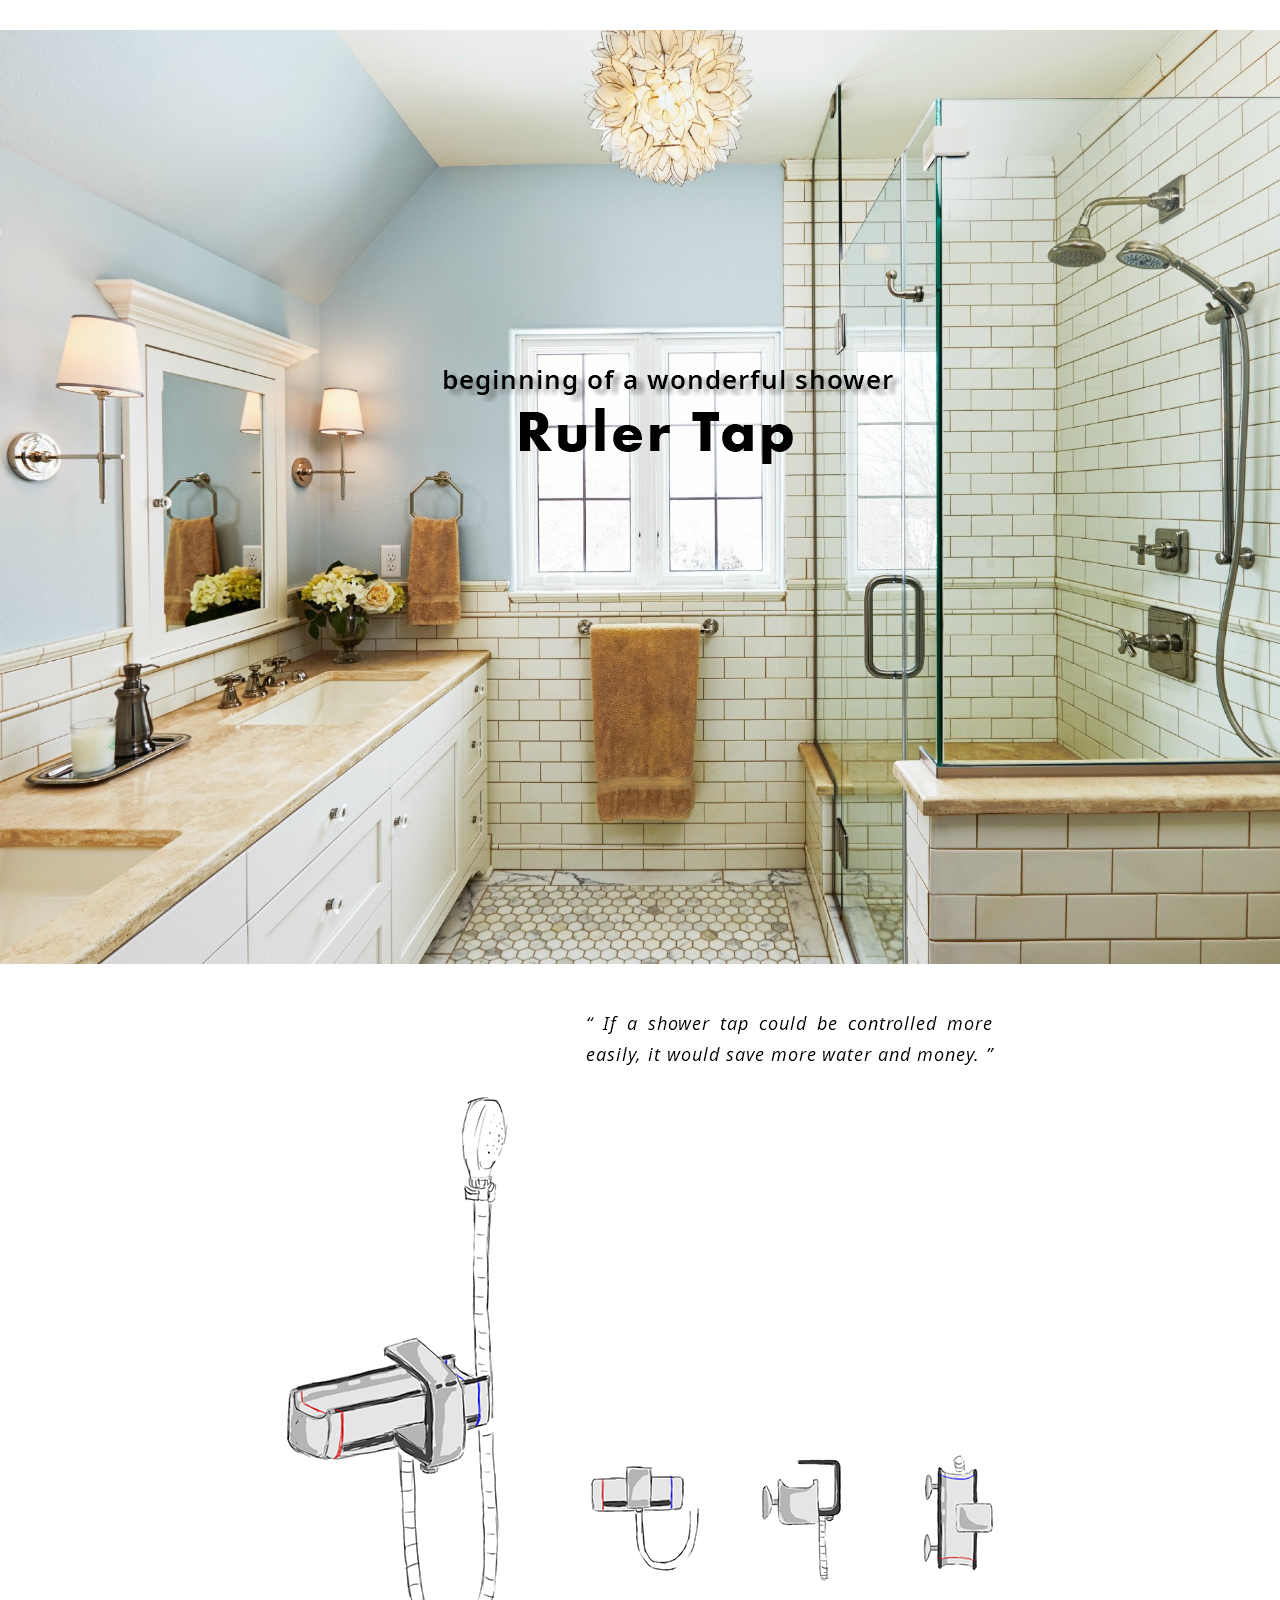
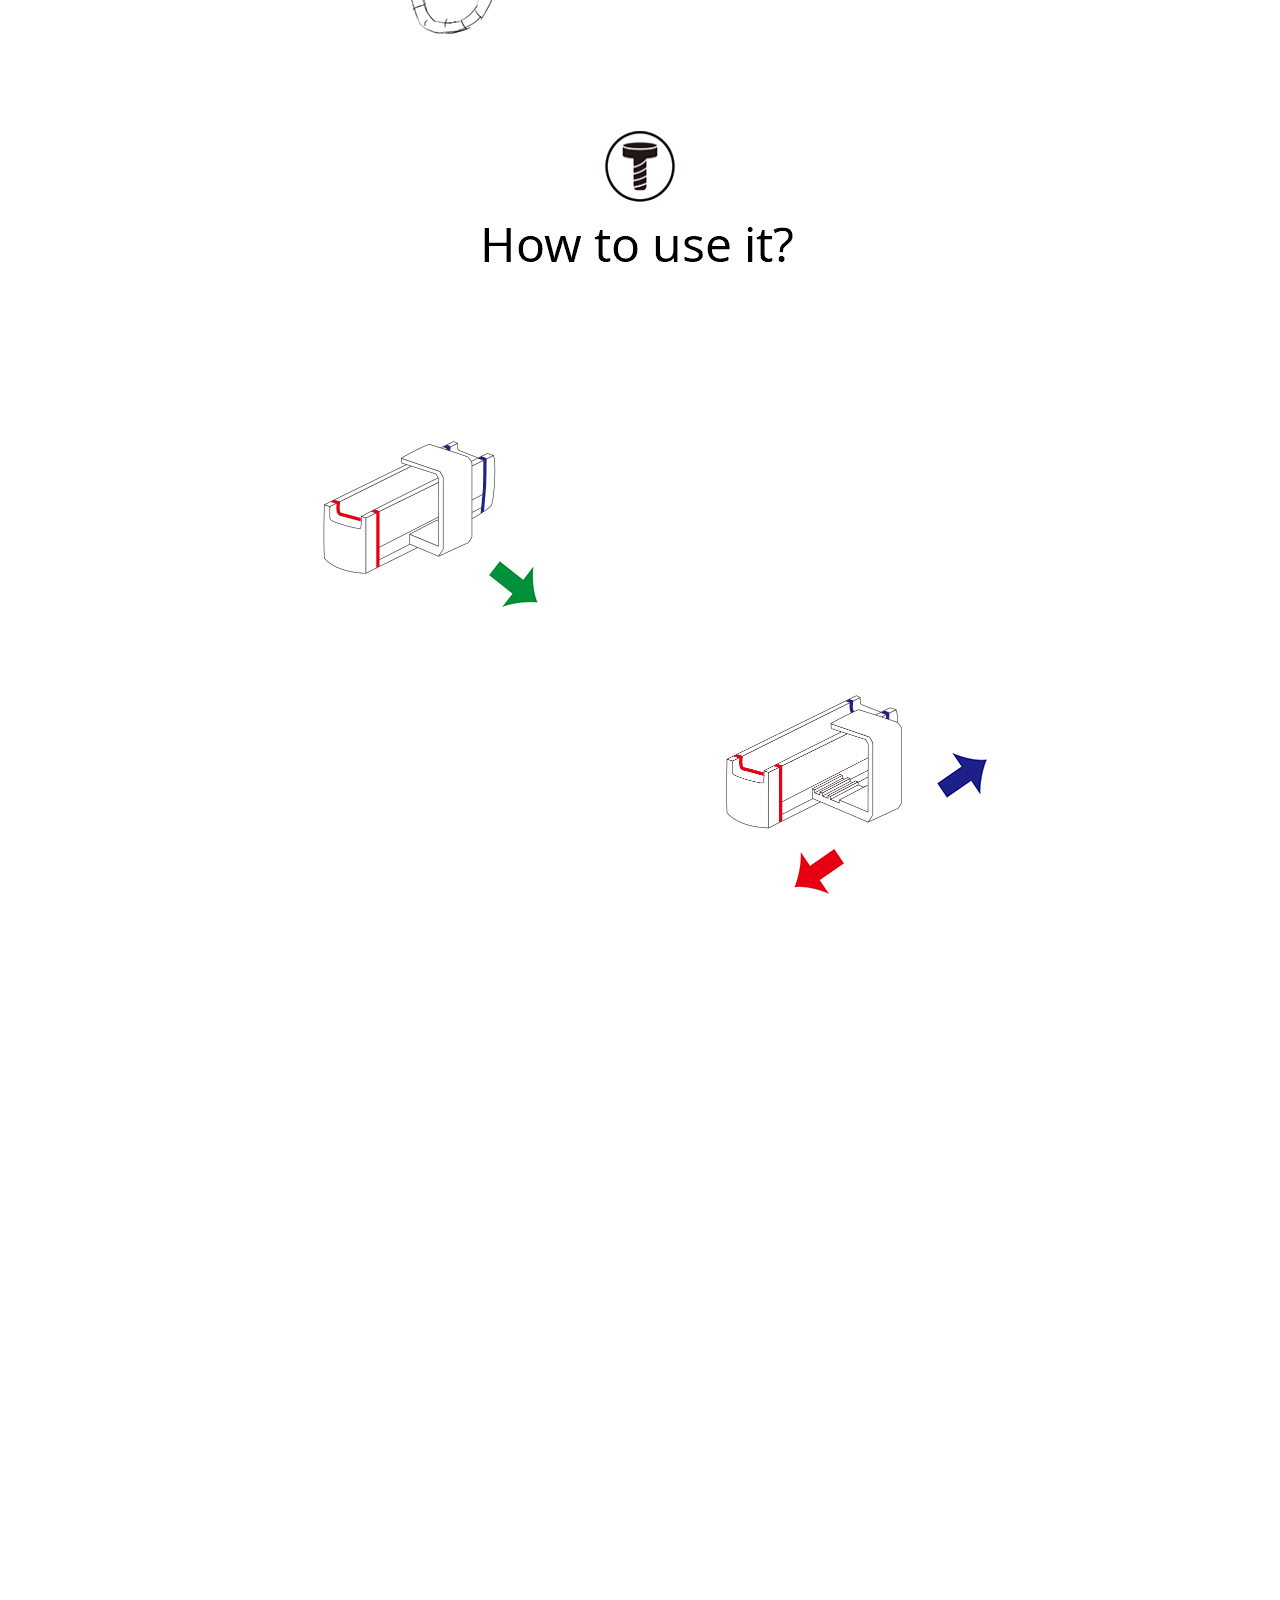
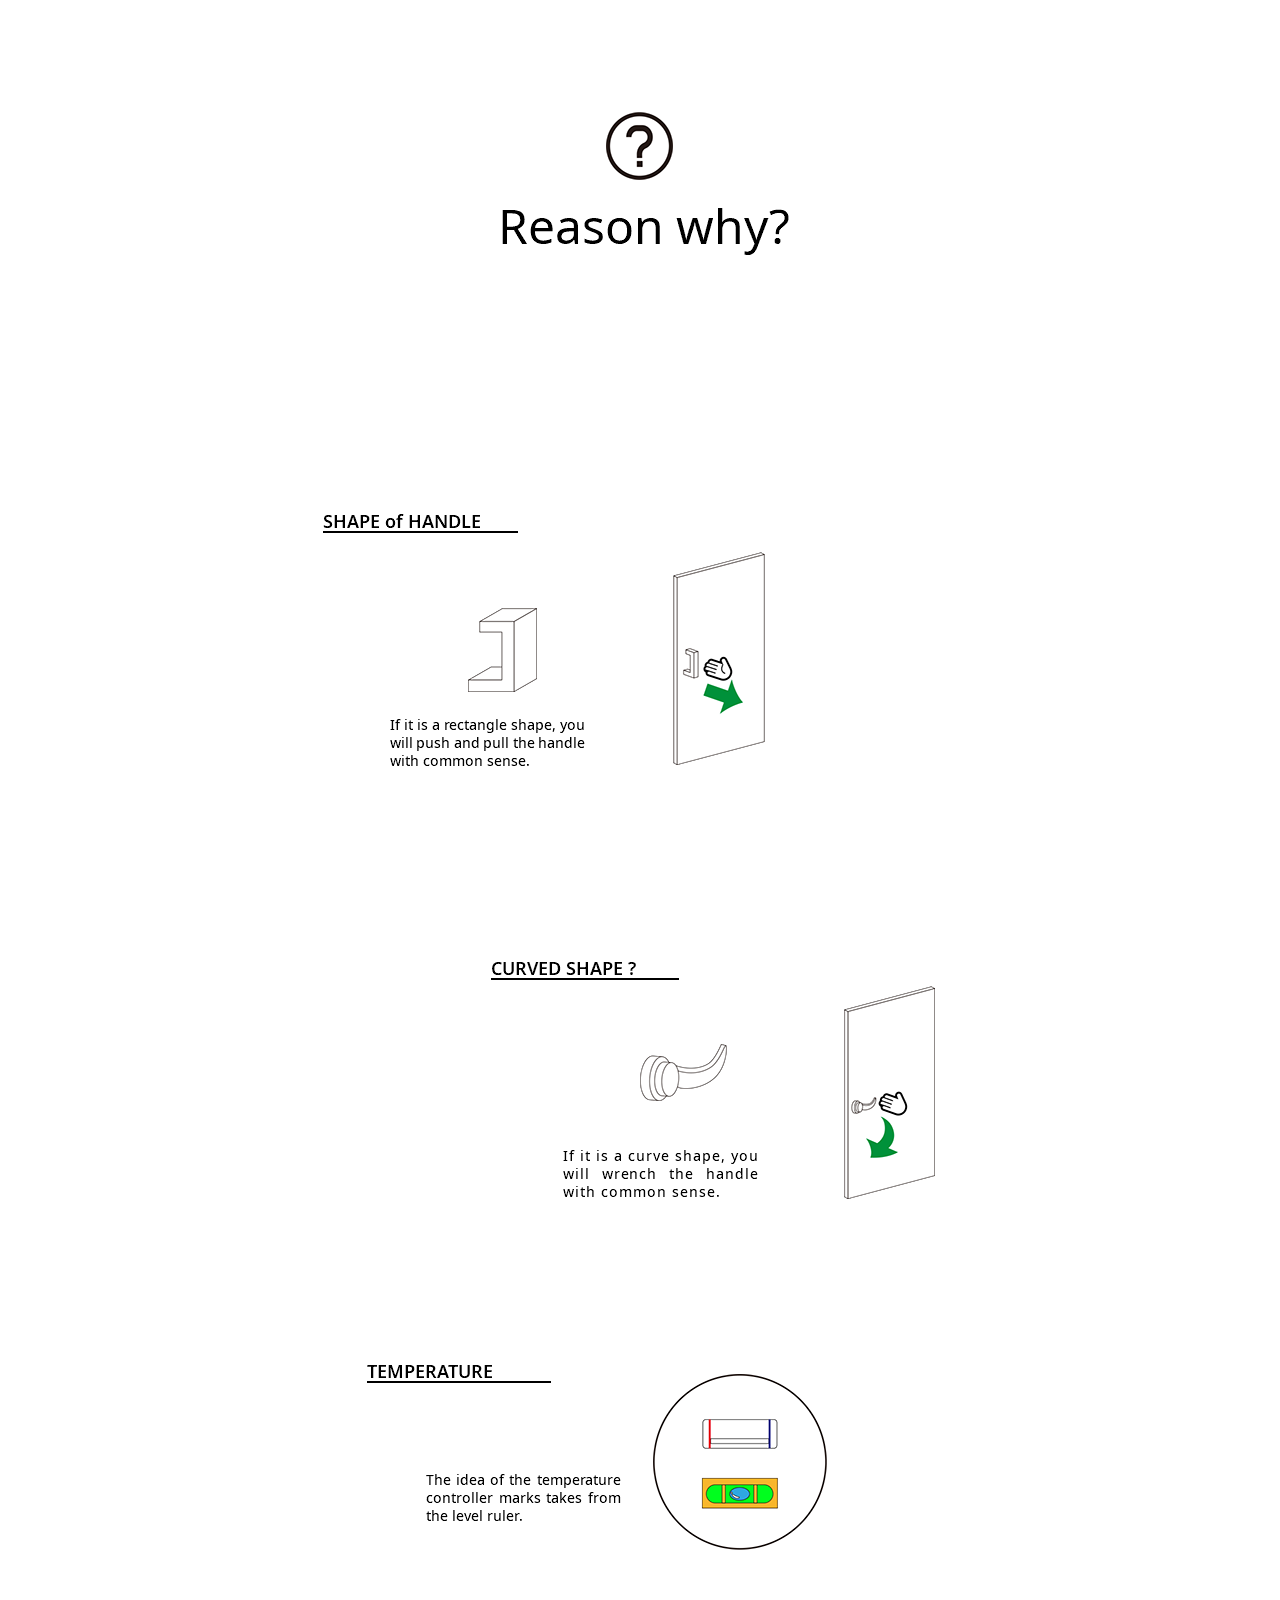
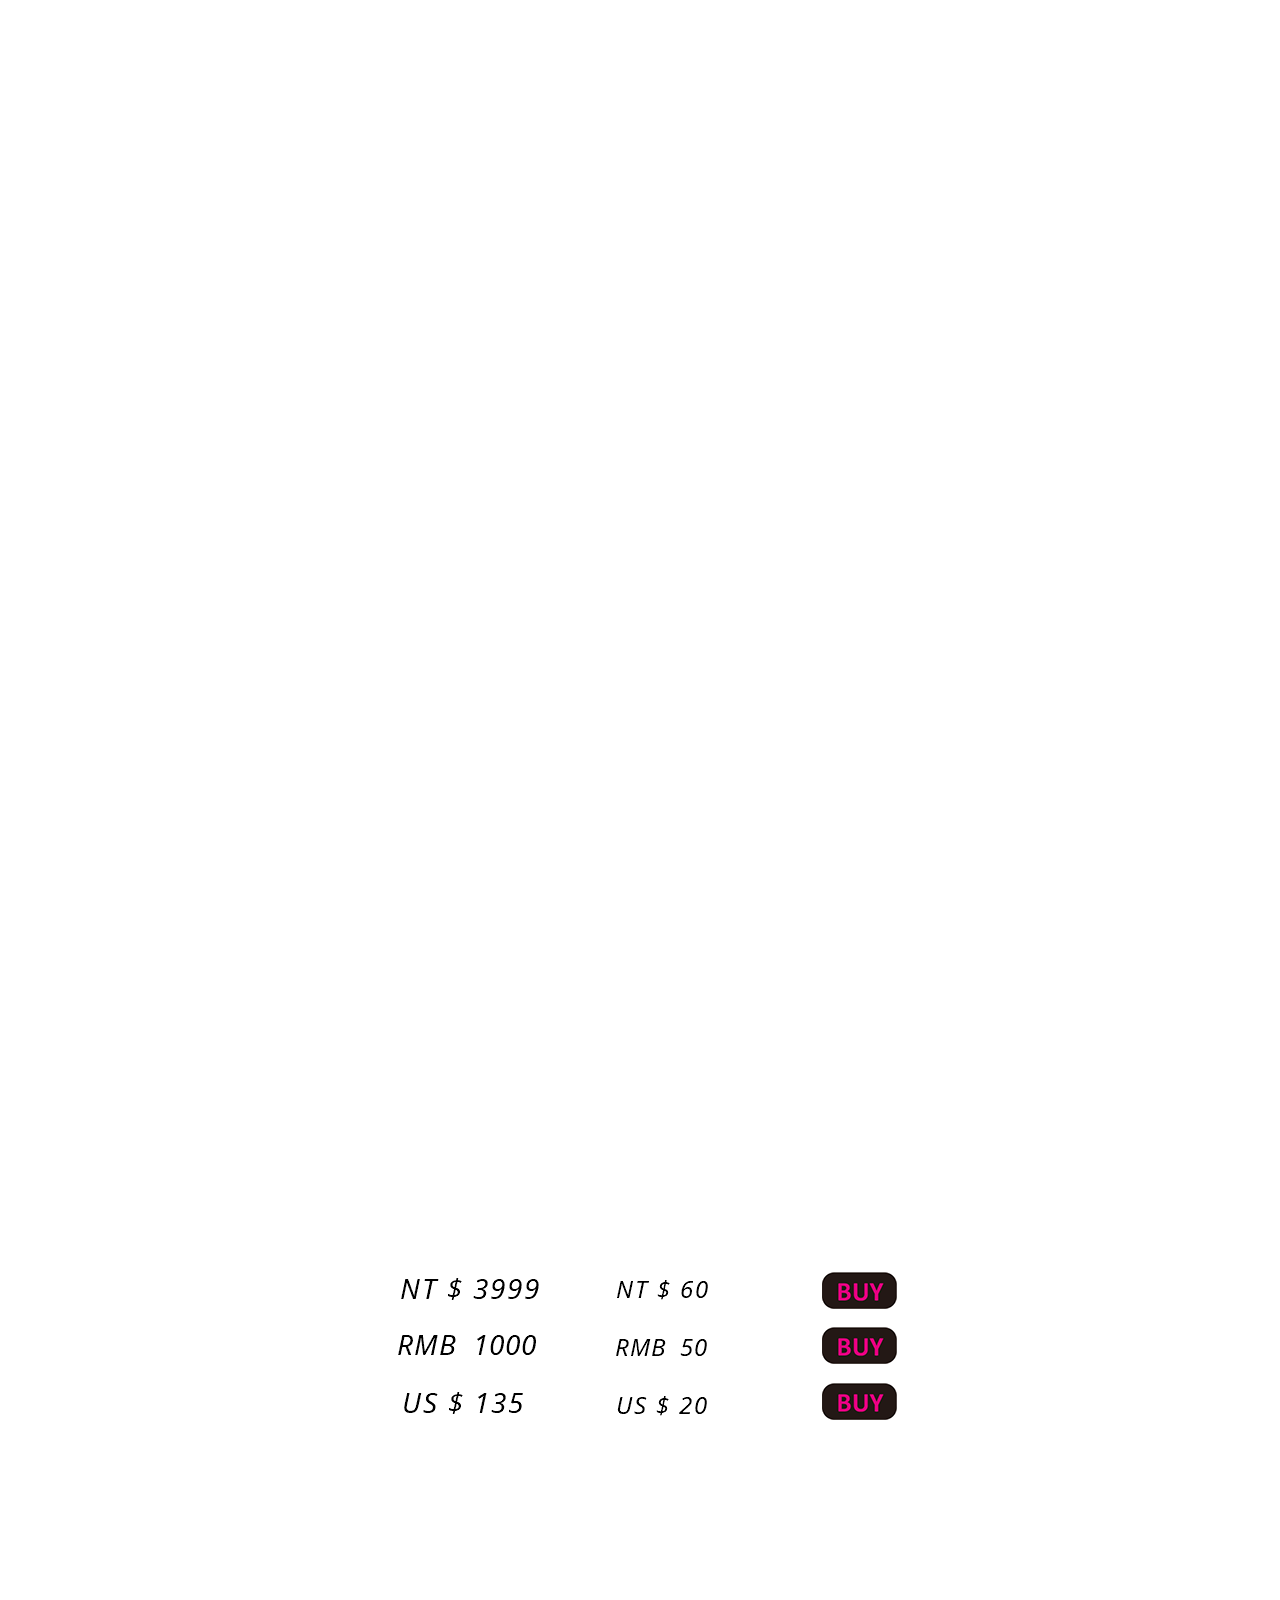
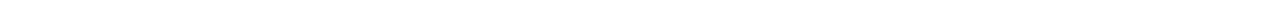
==== commit 13766786: "finish" ====
--- a/index.html
+++ b/index.html
@@ -16,7 +16,7 @@
   <title>home</title>
   <!-- CSS -->
   <link rel="stylesheet" type="text/css" href="css/site_global.css?crc=444006867"/>
-  <link rel="stylesheet" type="text/css" href="css/index.css?crc=4220292865" id="pagesheet"/>
+  <link rel="stylesheet" type="text/css" href="css/index.css?crc=316629055" id="pagesheet"/>
    </head>
  <body class="always_vert_scroll">
 
@@ -179,7 +179,7 @@
     <a class="nonblock nontext anim_swing museBGSize" id="u1476" href="index.html#buy"><!-- simple frame --></a>
     <img class="mse_pre_init" id="u691-4" alt="&quot; Saving Water is Saving Money. &quot;" width="665" height="45" src="images/u691-4.png?crc=3967500628" data-hidpi-src="images/u691-4_2x.png?crc=4107565825"/><!-- rasterized frame -->
    </div>
-   <div class="verticalspacer" data-offset-top="5890" data-content-above-spacer="5890" data-content-below-spacer="157"></div>
+   <div class="verticalspacer" data-offset-top="6220" data-content-above-spacer="6220" data-content-below-spacer="189"></div>
   </div>
   <div class="preload_images">
    <img class="preload" src="images/kotori_0000_%e5%9c%96%e5%b1%a4-2-%e5%85%ab%e4%b9%9d%e5%9b%9b%e7%9c%9f%e5%ae%b5_0000_%e5%9c%96%e5%b1%a4-2.png?crc=4046173845" alt=""/>
@@ -213,29 +213,29 @@
 Muse.Utils.requestAnimationFrame(function() { $('body').addClass('initialized'); });/* mark body as initialized */
 Muse.Utils.makeButtonsVisibleAfterSettingMinWidth();/* body */
 Muse.Utils.fullPage('#page');/* 100% height page */
-$('#u106').registerBackgroundPositionScrollEffect([{"in":[-Infinity,-100],"speed":[0,0.7]},{"in":[-100,Infinity],"speed":[0,0.7]}]);/* scroll effect */
-$('#u393').registerBackgroundPositionScrollEffect([{"in":[-Infinity,4441],"speed":[0,1.2]},{"in":[4441,Infinity],"speed":[0,0.7]}]);/* scroll effect */
-$('#u350').registerPositionScrollEffect([{"in":[-Infinity,5388.15],"speed":[0,0.8]},{"in":[5388.15,Infinity],"speed":[0,1]}]);/* scroll effect */
-$('#u358').registerPositionScrollEffect([{"in":[-Infinity,5388.2],"speed":[0,0.8]},{"in":[5388.2,Infinity],"speed":[0,1]}]);/* scroll effect */
-$('#u365').registerPositionScrollEffect([{"in":[-Infinity,5388.15],"speed":[0,0.8]},{"in":[5388.15,Infinity],"speed":[0,1]}]);/* scroll effect */
-$('#u462').registerPositionScrollEffect([{"in":[-Infinity,2251.85],"speed":[0,0.9]},{"in":[2251.85,Infinity],"speed":[0,0.9]}]);/* scroll effect */
-$('#u472').registerPositionScrollEffect([{"in":[-Infinity,2330.2],"speed":[0,1.1]},{"in":[2330.2,Infinity],"speed":[0,1.1]}]);/* scroll effect */
-$('#u480').registerPositionScrollEffect([{"in":[-Infinity,2508.2],"speed":[0,1.1]},{"in":[2508.2,Infinity],"speed":[0,1.1]}]);/* scroll effect */
-$('#u488').registerPositionScrollEffect([{"in":[-Infinity,2538.2],"speed":[0,1.1]},{"in":[2538.2,Infinity],"speed":[0,1.1]}]);/* scroll effect */
-$('#u506-4').registerPositionScrollEffect([{"in":[-Infinity,803.55],"speed":[0,0.8]},{"in":[803.55,Infinity],"speed":[0,0.8]}]);/* scroll effect */
-$('#u514-4').registerPositionScrollEffect([{"in":[-Infinity,1623.3],"speed":[0,0.9]},{"in":[1623.3,Infinity],"speed":[0,0.9]}]);/* scroll effect */
-$('#u527-4').registerPositionScrollEffect([{"in":[-Infinity,1659.7],"speed":[0,0.95]},{"in":[1659.7,Infinity],"speed":[0,0.95]}]);/* scroll effect */
-$('#u531-4').registerPositionScrollEffect([{"in":[-Infinity,1930.15],"speed":[0,0.8]},{"in":[1930.15,Infinity],"speed":[0,0.8]}]);/* scroll effect */
-$('#u537-4').registerPositionScrollEffect([{"in":[-Infinity,1964.45],"speed":[0,0.85]},{"in":[1964.45,Infinity],"speed":[0,0.85]}]);/* scroll effect */
-$('#u540-4').registerPositionScrollEffect([{"in":[-Infinity,2226.15],"speed":[0,1]},{"in":[2226.15,Infinity],"speed":[0,1]}]);/* scroll effect */
-$('#u543-4').registerPositionScrollEffect([{"in":[-Infinity,2295.5],"speed":[0,1]},{"in":[2295.5,Infinity],"speed":[0,1]}]);/* scroll effect */
-$('#u546-4').registerPositionScrollEffect([{"in":[-Infinity,2299.5],"speed":[0,1]},{"in":[2299.5,Infinity],"speed":[0,1]}]);/* scroll effect */
-$('#u549-6').registerPositionScrollEffect([{"in":[-Infinity,2682.35],"speed":[0,1]},{"in":[2682.35,Infinity],"speed":[0,1]}]);/* scroll effect */
-$('#u552-4').registerPositionScrollEffect([{"in":[-Infinity,2682.4],"speed":[0,1]},{"in":[2682.4,Infinity],"speed":[0,1]}]);/* scroll effect */
-$('#u606-4').registerPositionScrollEffect([{"in":[-Infinity,5508.7],"speed":[0,0.8]},{"in":[5508.7,Infinity],"speed":[0,1]}]);/* scroll effect */
-$('#u613-4').registerPositionScrollEffect([{"in":[-Infinity,5506.7],"speed":[0,0.8]},{"in":[5506.7,Infinity],"speed":[0,1]}]);/* scroll effect */
-$('#u616-4').registerPositionScrollEffect([{"in":[-Infinity,5506.7],"speed":[0,0.8]},{"in":[5506.7,Infinity],"speed":[0,1]}]);/* scroll effect */
-$('#u691-4').registerPositionScrollEffect([{"in":[-Infinity,4696.55],"speed":[0,1.3]},{"in":[4696.55,Infinity],"speed":[0,1]}]);/* scroll effect */
+$('#u106').registerBackgroundPositionScrollEffect([{"in":[-Infinity,-99.85],"speed":[0,0.7]},{"in":[-99.85,Infinity],"speed":[0,0.7]}]);/* scroll effect */
+$('#u393').registerBackgroundPositionScrollEffect([{"in":[-Infinity,4771],"speed":[0,1.2]},{"in":[4771,Infinity],"speed":[0,0.7]}]);/* scroll effect */
+$('#u350').registerPositionScrollEffect([{"in":[-Infinity,5718.15],"speed":[0,0.8]},{"in":[5718.15,Infinity],"speed":[0,1]}]);/* scroll effect */
+$('#u358').registerPositionScrollEffect([{"in":[-Infinity,5718.2],"speed":[0,0.8]},{"in":[5718.2,Infinity],"speed":[0,1]}]);/* scroll effect */
+$('#u365').registerPositionScrollEffect([{"in":[-Infinity,5718.15],"speed":[0,0.8]},{"in":[5718.15,Infinity],"speed":[0,1]}]);/* scroll effect */
+$('#u462').registerPositionScrollEffect([{"in":[-Infinity,2581.85],"speed":[0,0.9]},{"in":[2581.85,Infinity],"speed":[0,0.9]}]);/* scroll effect */
+$('#u472').registerPositionScrollEffect([{"in":[-Infinity,2660.2],"speed":[0,1.1]},{"in":[2660.2,Infinity],"speed":[0,1.1]}]);/* scroll effect */
+$('#u480').registerPositionScrollEffect([{"in":[-Infinity,2838.2],"speed":[0,1.1]},{"in":[2838.2,Infinity],"speed":[0,1.1]}]);/* scroll effect */
+$('#u488').registerPositionScrollEffect([{"in":[-Infinity,2868.2],"speed":[0,1.1]},{"in":[2868.2,Infinity],"speed":[0,1.1]}]);/* scroll effect */
+$('#u506-4').registerPositionScrollEffect([{"in":[-Infinity,1133.55],"speed":[0,0.8]},{"in":[1133.55,Infinity],"speed":[0,0.8]}]);/* scroll effect */
+$('#u514-4').registerPositionScrollEffect([{"in":[-Infinity,1953.3],"speed":[0,0.9]},{"in":[1953.3,Infinity],"speed":[0,0.9]}]);/* scroll effect */
+$('#u527-4').registerPositionScrollEffect([{"in":[-Infinity,1989.7],"speed":[0,0.95]},{"in":[1989.7,Infinity],"speed":[0,0.95]}]);/* scroll effect */
+$('#u531-4').registerPositionScrollEffect([{"in":[-Infinity,2260.15],"speed":[0,0.8]},{"in":[2260.15,Infinity],"speed":[0,0.8]}]);/* scroll effect */
+$('#u537-4').registerPositionScrollEffect([{"in":[-Infinity,2294.45],"speed":[0,0.85]},{"in":[2294.45,Infinity],"speed":[0,0.85]}]);/* scroll effect */
+$('#u540-4').registerPositionScrollEffect([{"in":[-Infinity,2556.15],"speed":[0,1]},{"in":[2556.15,Infinity],"speed":[0,1]}]);/* scroll effect */
+$('#u543-4').registerPositionScrollEffect([{"in":[-Infinity,2625.5],"speed":[0,1]},{"in":[2625.5,Infinity],"speed":[0,1]}]);/* scroll effect */
+$('#u546-4').registerPositionScrollEffect([{"in":[-Infinity,2629.5],"speed":[0,1]},{"in":[2629.5,Infinity],"speed":[0,1]}]);/* scroll effect */
+$('#u549-6').registerPositionScrollEffect([{"in":[-Infinity,3012.35],"speed":[0,1]},{"in":[3012.35,Infinity],"speed":[0,1]}]);/* scroll effect */
+$('#u552-4').registerPositionScrollEffect([{"in":[-Infinity,3012.4],"speed":[0,1]},{"in":[3012.4,Infinity],"speed":[0,1]}]);/* scroll effect */
+$('#u606-4').registerPositionScrollEffect([{"in":[-Infinity,5838.7],"speed":[0,0.8]},{"in":[5838.7,Infinity],"speed":[0,1]}]);/* scroll effect */
+$('#u613-4').registerPositionScrollEffect([{"in":[-Infinity,5836.7],"speed":[0,0.8]},{"in":[5836.7,Infinity],"speed":[0,1]}]);/* scroll effect */
+$('#u616-4').registerPositionScrollEffect([{"in":[-Infinity,5836.7],"speed":[0,0.8]},{"in":[5836.7,Infinity],"speed":[0,1]}]);/* scroll effect */
+$('#u691-4').registerPositionScrollEffect([{"in":[-Infinity,5026.55],"speed":[0,1.3]},{"in":[5026.55,Infinity],"speed":[0,1]}]);/* scroll effect */
 Muse.Utils.showWidgetsWhenReady();/* body */
 Muse.Utils.transformMarkupToFixBrowserProblems();/* body */
 }catch(b){if(b&&"function"==typeof b.notify?b.notify():Muse.Assert.fail("Error calling selector function: "+b),false)throw b;}})})};
--- a/css/site_global.css
+++ b/css/site_global.css
@@ -0,0 +1 @@
+html{min-height:100%;min-width:100%;-ms-text-size-adjust:none;}body,div,dl,dt,dd,ul,ol,li,nav,h1,h2,h3,h4,h5,h6,pre,code,form,fieldset,legend,input,button,textarea,p,blockquote,th,td,a{margin:0px;padding:0px;border-width:0px;border-style:solid;border-color:transparent;-webkit-transform-origin:left top;-ms-transform-origin:left top;-o-transform-origin:left top;transform-origin:left top;background-repeat:no-repeat;}button.submit-btn{-moz-box-sizing:content-box;-webkit-box-sizing:content-box;box-sizing:content-box;}.transition{-webkit-transition-property:background-image,background-position,background-color,border-color,border-radius,color,font-size,font-style,font-weight,letter-spacing,line-height,text-align,box-shadow,text-shadow,opacity;transition-property:background-image,background-position,background-color,border-color,border-radius,color,font-size,font-style,font-weight,letter-spacing,line-height,text-align,box-shadow,text-shadow,opacity;}.transition *{-webkit-transition:inherit;transition:inherit;}table{border-collapse:collapse;border-spacing:0px;}fieldset,img{border:0px;border-style:solid;-webkit-transform-origin:left top;-ms-transform-origin:left top;-o-transform-origin:left top;transform-origin:left top;}address,caption,cite,code,dfn,em,strong,th,var,optgroup{font-style:inherit;font-weight:inherit;}del,ins{text-decoration:none;}li{list-style:none;}caption,th{text-align:left;}h1,h2,h3,h4,h5,h6{font-size:100%;font-weight:inherit;}input,button,textarea,select,optgroup,option{font-family:inherit;font-size:inherit;font-style:inherit;font-weight:inherit;}.form-grp input,.form-grp textarea{-webkit-appearance:none;-webkit-border-radius:0;}body{font-family:Arial, Helvetica Neue, Helvetica, sans-serif;text-align:left;font-size:14px;line-height:17px;word-wrap:break-word;text-rendering:optimizeLegibility;-moz-font-feature-settings:'liga';-ms-font-feature-settings:'liga';-webkit-font-feature-settings:'liga';font-feature-settings:'liga';}a:link{color:#0000FF;text-decoration:underline;}a:visited{color:#800080;text-decoration:underline;}a:hover{color:#0000FF;text-decoration:underline;}a:active{color:#EE0000;text-decoration:underline;}a.nontext{color:black;text-decoration:none;font-style:normal;font-weight:normal;}.normal_text{color:#000000;direction:ltr;font-family:Arial, Helvetica Neue, Helvetica, sans-serif;font-size:14px;font-style:normal;font-weight:normal;letter-spacing:0px;line-height:17px;text-align:left;text-decoration:none;text-indent:0px;text-transform:none;vertical-align:0px;padding:0px;}.list0 li:before{position:absolute;right:100%;letter-spacing:0px;text-decoration:none;font-weight:normal;font-style:normal;}.rtl-list li:before{right:auto;left:100%;}.nls-None > li:before,.nls-None .list3 > li:before,.nls-None .list6 > li:before{margin-right:6px;content:'•';}.nls-None .list1 > li:before,.nls-None .list4 > li:before,.nls-None .list7 > li:before{margin-right:6px;content:'○';}.nls-None,.nls-None .list1,.nls-None .list2,.nls-None .list3,.nls-None .list4,.nls-None .list5,.nls-None .list6,.nls-None .list7,.nls-None .list8{padding-left:34px;}.nls-None.rtl-list,.nls-None .list1.rtl-list,.nls-None .list2.rtl-list,.nls-None .list3.rtl-list,.nls-None .list4.rtl-list,.nls-None .list5.rtl-list,.nls-None .list6.rtl-list,.nls-None .list7.rtl-list,.nls-None .list8.rtl-list{padding-left:0px;padding-right:34px;}.nls-None .list2 > li:before,.nls-None .list5 > li:before,.nls-None .list8 > li:before{margin-right:6px;content:'-';}.nls-None.rtl-list > li:before,.nls-None .list1.rtl-list > li:before,.nls-None .list2.rtl-list > li:before,.nls-None .list3.rtl-list > li:before,.nls-None .list4.rtl-list > li:before,.nls-None .list5.rtl-list > li:before,.nls-None .list6.rtl-list > li:before,.nls-None .list7.rtl-list > li:before,.nls-None .list8.rtl-list > li:before{margin-right:0px;margin-left:6px;}.TabbedPanelsTab{white-space:nowrap;}.MenuBar .MenuBarView,.MenuBar .SubMenuView{display:block;list-style:none;}.MenuBar .SubMenu{display:none;position:absolute;}.NoWrap{white-space:nowrap;word-wrap:normal;}.rootelem{margin-left:auto;margin-right:auto;}.colelem{display:inline;float:left;clear:both;}.clearfix:after{content:"\0020";visibility:hidden;display:block;height:0px;clear:both;}*:first-child+html .clearfix{zoom:1;}.clip_frame{overflow:hidden;}.popup_anchor{position:relative;width:0px;height:0px;}.allow_click_through *{pointer-events:auto;}.popup_element{z-index:100000;}.svg{display:block;vertical-align:top;}span.wrap{content:'';clear:left;display:block;}span.actAsInlineDiv{display:inline-block;}.position_content,.excludeFromNormalFlow{float:left;}.preload_images{position:absolute;overflow:hidden;left:-9999px;top:-9999px;height:1px;width:1px;}.preload{height:1px;width:1px;}.animateStates{-webkit-transition:0.3s ease-in-out;-moz-transition:0.3s ease-in-out;-o-transition:0.3s ease-in-out;transition:0.3s ease-in-out;}[data-whatinput="mouse"] *:focus,[data-whatinput="touch"] *:focus,input:focus,textarea:focus{outline:none;}textarea{resize:none;overflow:auto;}.allow_click_through,.fld-prompt{pointer-events:none;}.wrapped-input{position:absolute;top:0px;left:0px;background:transparent;border:none;}.submit-btn{z-index:50000;cursor:pointer;}.anchor_item{width:22px;height:18px;}.MenuBar .SubMenuVisible,.MenuBarVertical .SubMenuVisible,.MenuBar .SubMenu .SubMenuVisible,.popup_element.Active,span.actAsPara,.actAsDiv,a.nonblock.nontext,img.block{display:block;}.widget_invisible,.js .invi,.js .mse_pre_init{visibility:hidden;}.ose_ei{visibility:hidden;z-index:0;}.no_vert_scroll{overflow-y:hidden;}.always_vert_scroll{overflow-y:scroll;}.always_horz_scroll{overflow-x:scroll;}.fullscreen{overflow:hidden;left:0px;top:0px;position:fixed;height:100%;width:100%;-moz-box-sizing:border-box;-webkit-box-sizing:border-box;-ms-box-sizing:border-box;box-sizing:border-box;}.fullwidth{position:absolute;}.borderbox{-moz-box-sizing:border-box;-webkit-box-sizing:border-box;-ms-box-sizing:border-box;box-sizing:border-box;}.scroll_wrapper{position:absolute;overflow:auto;left:0px;right:0px;top:0px;bottom:0px;padding-top:0px;padding-bottom:0px;margin-top:0px;margin-bottom:0px;}.browser_width > *{position:absolute;left:0px;right:0px;}.grpelem,.accordion_wrapper{display:inline;float:left;}.fld-checkbox input[type=checkbox],.fld-radiobutton input[type=radio]{position:absolute;overflow:hidden;clip:rect(0px, 0px, 0px, 0px);height:1px;width:1px;margin:-1px;padding:0px;border:0px;}.fld-checkbox input[type=checkbox] + label,.fld-radiobutton input[type=radio] + label{display:inline-block;background-repeat:no-repeat;cursor:pointer;float:left;width:100%;height:100%;}.pointer_cursor,.fld-recaptcha-mode,.fld-recaptcha-refresh,.fld-recaptcha-help{cursor:pointer;}p,h1,h2,h3,h4,h5,h6,ol,ul,span.actAsPara{max-height:1000000px;}.superscript{vertical-align:super;font-size:66%;line-height:0px;}.subscript{vertical-align:sub;font-size:66%;line-height:0px;}.horizontalSlideShow{-ms-touch-action:pan-y;touch-action:pan-y;}.verticalSlideShow{-ms-touch-action:pan-x;touch-action:pan-x;}.colelem100,.verticalspacer{clear:both;}.list0 li,.MenuBar .MenuItemContainer,.SlideShowContentPanel .fullscreen img,.css_verticalspacer .verticalspacer{position:relative;}.popup_element.Inactive,.js .disn,.js .an_invi,.hidden,.breakpoint{display:none;}#muse_css_mq{position:absolute;display:none;background-color:#FFFFFE;}.fluid_height_spacer{width:0.01px;}.muse_check_css{display:none;position:fixed;}@media screen and (-webkit-min-device-pixel-ratio:0){body{text-rendering:auto;}}--- a/css/index.css
+++ b/css/index.css
@@ -1 +1 @@
-.version.index{color:#0000FB;background-color:#8C8F01;}#page{z-index:1;width:1024px;min-height:5986px;background-image:none;border-width:0px;border-color:#000000;background-color:transparent;opacity:1;-ms-filter:"progid:DXImageTransform.Microsoft.Alpha(Opacity=100)";filter:alpha(opacity=100);padding-bottom:62px;margin-left:auto;margin-right:auto;}#pu106{z-index:172;width:0.01px;padding-bottom:0px;margin-right:-10000px;margin-left:-100px;}#u106{z-index:172;min-height:659.5500000000002px;opacity:1;-ms-filter:"progid:DXImageTransform.Microsoft.Alpha(Opacity=100)";filter:alpha(opacity=100);padding-bottom:0px;background:transparent url("../images/brown-bathroom-remodel-full-view.jpg?crc=150137767") no-repeat center center;background-size:cover;}#u106_align_to_page{margin-left:auto;margin-right:auto;position:relative;width:1024px;left:-100px;padding-top:278px;padding-bottom:278px;}#u667-4{z-index:177;display:block;vertical-align:top;left:414px;position:relative;}#u664-4{z-index:173;display:block;vertical-align:top;left:488px;top:-7px;margin-bottom:-7px;position:relative;}.js body{visibility:hidden;}.js body.initialized{visibility:visible;}#u106-bw{z-index:172;min-height:659.5500000000002px;}#product{margin-top:54px;position:relative;}#pu137{z-index:2;width:0.01px;margin-left:245px;margin-top:31px;}#u137{z-index:2;width:269px;background-color:transparent;position:relative;margin-right:-10000px;}#u145{z-index:4;width:125px;background-color:transparent;position:relative;margin-right:-10000px;margin-top:364px;left:307px;}#u152{z-index:6;width:97px;background-color:transparent;position:relative;margin-right:-10000px;margin-top:354px;left:482px;}#u159{z-index:8;width:87px;background-color:transparent;position:relative;margin-right:-10000px;margin-top:354px;left:643px;}#u300{z-index:10;width:70px;background-color:transparent;margin-left:577px;margin-top:79px;position:relative;}#u510-4{z-index:48;display:block;vertical-align:top;margin-left:452px;margin-top:13px;position:relative;}#uses{margin-top:79px;position:relative;}#pu419{z-index:28;width:0.01px;margin-left:295px;margin-top:71px;}#u419{z-index:28;width:176px;background-color:transparent;position:relative;margin-right:-10000px;}#u430{z-index:30;width:49px;background-color:transparent;position:relative;margin-right:-10000px;margin-top:120px;left:166px;}#pu412{z-index:26;width:0.01px;margin-left:698px;margin-top:88px;}#u412{z-index:26;width:203px;background-color:transparent;position:relative;margin-right:-10000px;}#u442{z-index:32;width:50px;background-color:transparent;position:relative;margin-right:-10000px;margin-top:58px;left:211px;}#u450{z-index:34;width:50px;background-color:transparent;margin-left:766px;margin-top:12px;position:relative;}#design{margin-top:98px;position:relative;}#u310{z-index:12;width:67px;background-color:transparent;margin-left:578px;margin-top:702px;position:relative;}#u569-4{z-index:52;display:block;vertical-align:top;margin-left:470px;margin-top:16px;position:relative;}#detail{margin-top:78px;position:relative;}#u572-4{z-index:94;display:block;vertical-align:top;margin-left:295px;margin-top:159px;position:relative;}#u579{z-index:106;width:195px;height:2px;border-width:0px;border-color:transparent;background-color:#000000;margin-left:295px;top:-1px;margin-bottom:-1px;position:relative;}#ppu320{z-index:0;width:0.01px;margin-left:362px;margin-top:19px;}#pu320{z-index:14;width:0.01px;padding-bottom:0px;margin-right:-10000px;margin-top:56px;}#u320{z-index:14;width:69px;background-color:transparent;margin-left:78px;position:relative;}#u585-4{z-index:109;display:block;vertical-align:top;margin-top:23px;position:relative;}#u671{z-index:163;width:92px;background-color:transparent;position:relative;margin-right:-10000px;left:283px;}#u594-4{z-index:98;display:block;vertical-align:top;margin-left:463px;margin-top:179px;position:relative;}#u597{z-index:107;width:188px;height:2px;border-width:0px;border-color:transparent;background-color:#000000;margin-left:463px;top:-1px;margin-bottom:-1px;position:relative;}#ppu330{z-index:0;width:0.01px;margin-left:535px;margin-top:6px;}#pu330{z-index:16;width:0.01px;padding-bottom:0px;margin-right:-10000px;margin-top:58px;}#u330{z-index:16;width:87px;background-color:transparent;margin-left:77px;position:relative;}#u588-4{z-index:113;display:block;vertical-align:top;margin-top:45px;position:relative;}#u679{z-index:165;width:91px;background-color:transparent;position:relative;margin-right:-10000px;left:281px;}#u600-4{z-index:102;display:block;vertical-align:top;margin-left:339px;margin-top:151px;position:relative;}#ppu603{z-index:0;width:0.01px;margin-left:339px;margin-top:-8px;}#pu603{z-index:108;width:0.01px;margin-right:-10000px;margin-top:7px;}#u603{z-index:108;width:184px;height:2px;border-width:0px;border-color:transparent;background-color:#000000;position:relative;}#u591-4{z-index:117;display:block;vertical-align:top;margin-left:59px;margin-top:87px;position:relative;}#u340{z-index:18;width:174px;background-color:transparent;position:relative;margin-right:-10000px;left:286px;}#u393{z-index:181;height:713px;opacity:1;-ms-filter:"progid:DXImageTransform.Microsoft.Alpha(Opacity=100)";filter:alpha(opacity=100);background:transparent url("../images/water-splashing.jpg?crc=3772704772") no-repeat center center;background-size:cover;}#u393-bw{z-index:181;margin-top:121px;height:713px;}#buy{margin-top:103px;position:relative;}#pu619-4{z-index:133;width:0.01px;margin-left:372px;margin-top:366px;}#u619-4{z-index:133;display:block;vertical-align:top;position:relative;margin-right:-10000px;}#u631-4{z-index:137;display:block;vertical-align:top;position:relative;margin-right:-10000px;margin-top:3px;left:216px;}#u638{z-index:157;width:75px;background-color:transparent;position:relative;margin-right:-10000px;margin-top:1px;left:422px;}#pu622-4{z-index:141;width:0.01px;margin-left:369px;margin-top:18px;}#u622-4{z-index:141;display:block;vertical-align:top;position:relative;margin-right:-10000px;}#u628-4{z-index:145;display:block;vertical-align:top;position:relative;margin-right:-10000px;margin-top:5px;left:218px;}#u650{z-index:159;width:75px;background-color:transparent;position:relative;margin-right:-10000px;left:425px;}#pu625-4{z-index:149;width:0.01px;margin-left:374px;margin-top:19px;}#u625-4{z-index:149;display:block;vertical-align:top;position:relative;margin-right:-10000px;margin-top:2px;}#u634-4{z-index:153;display:block;vertical-align:top;position:relative;margin-right:-10000px;margin-top:7px;left:214px;}#u657{z-index:161;width:75px;background-color:transparent;position:relative;margin-right:-10000px;left:420px;}#pu350{z-index:20;width:0.01px;height:0px;padding-bottom:5605px;margin-right:-10000px;margin-top:40px;}#u350{z-index:20;width:95px;background-color:transparent;position:fixed;top:5488px;left:290px;}#u358{z-index:22;width:95px;background-color:transparent;position:fixed;top:5488px;left:483px;}#u365{z-index:24;width:95px;background-color:transparent;position:fixed;top:5488px;left:680px;}#u462{z-index:36;width:494px;background-color:transparent;position:fixed;top:2352px;left:291px;}#u472{z-index:38;width:173px;background-color:transparent;position:fixed;top:2430px;left:448px;}#u480{z-index:40;width:113px;background-color:transparent;position:fixed;top:2608px;left:391px;}#u488{z-index:42;width:141px;background-color:transparent;position:fixed;top:2638px;left:572px;}#u506-4{z-index:44;display:block;vertical-align:top;position:fixed;top:904px;left:458px;}#u514-4{z-index:56;display:block;vertical-align:top;position:fixed;top:1723px;left:486px;}#u527-4{z-index:60;display:block;vertical-align:top;position:fixed;top:1760px;left:487px;}#u531-4{z-index:64;display:block;vertical-align:top;position:fixed;top:2030px;left:239px;}#u537-4{z-index:68;display:block;vertical-align:top;position:fixed;top:2064px;left:156px;}#u540-4{z-index:72;display:block;vertical-align:top;position:fixed;top:2326px;left:513px;}#u543-4{z-index:76;display:block;vertical-align:top;position:fixed;top:2396px;left:289px;}#u546-4{z-index:80;display:block;vertical-align:top;position:fixed;top:2400px;left:703px;}#u549-6{z-index:84;display:block;vertical-align:top;position:fixed;top:2782px;left:166px;}#u552-4{z-index:90;display:block;vertical-align:top;position:fixed;top:2782px;left:728px;}#u606-4{z-index:121;display:block;vertical-align:top;position:fixed;top:5609px;left:465px;}#u613-4{z-index:125;display:block;vertical-align:top;position:fixed;top:5607px;left:686px;}#u616-4{z-index:129;display:block;vertical-align:top;position:fixed;top:5607px;left:296px;}#u1394{z-index:167;width:250px;height:100px;opacity:1;-ms-filter:"progid:DXImageTransform.Microsoft.Alpha(Opacity=100)";filter:alpha(opacity=100);position:fixed;top:40px;left:61px;background:transparent url("../images/kotori_0000_%e5%9c%96%e5%b1%a4-2-%e5%9c%96%e5%b1%a4%201.png?crc=398658638") no-repeat left top;background-size:contain;}#u1394:hover{opacity:1;-ms-filter:"progid:DXImageTransform.Microsoft.Alpha(Opacity=100)";filter:alpha(opacity=100);width:250px;height:100px;min-height:0px;margin:0px;background:transparent url("../images/kotori_0000_%e5%9c%96%e5%b1%a4-2-%e5%85%ab%e4%b9%9d%e5%9b%9b%e7%9c%9f%e5%ae%b5_0000_%e5%9c%96%e5%b1%a4-2.png?crc=4046173845") no-repeat left top;background-size:contain;}.hidpi #u1394{background-image:url("../images/kotori_0000_%e5%9c%96%e5%b1%a4-2-%e5%9c%96%e5%b1%a4%201_2x.png?crc=220561934");}.hidpi #u1394:hover{background-image:url("../images/kotori_0000_%e5%9c%96%e5%b1%a4-2-%e5%85%ab%e4%b9%9d%e5%9b%9b%e7%9c%9f%e5%ae%b5_0000_%e5%9c%96%e5%b1%a4-2_2x.png?crc=3980324550");}#u1421{z-index:168;width:249px;height:84px;opacity:1;-ms-filter:"progid:DXImageTransform.Microsoft.Alpha(Opacity=100)";filter:alpha(opacity=100);position:fixed;top:100px;left:64px;background:transparent url("../images/kotori_0001_%e5%9c%96%e5%b1%a4-3-%e5%9c%96%e5%b1%a4%200.png?crc=4268152448") no-repeat left top;background-size:contain;}#u1421:hover{opacity:1;-ms-filter:"progid:DXImageTransform.Microsoft.Alpha(Opacity=100)";filter:alpha(opacity=100);width:249px;height:84px;min-height:0px;margin:0px;background:transparent url("../images/kotori_0001_%e5%9c%96%e5%b1%a4-3-%e5%85%ab%e4%b9%9d%e5%9b%9b%e7%9c%9f%e5%ae%b5_0001_%e5%9c%96%e5%b1%a4-3.png?crc=187531168") no-repeat left top;background-size:contain;}.hidpi #u1421{background-image:url("../images/kotori_0001_%e5%9c%96%e5%b1%a4-3-%e5%9c%96%e5%b1%a4%200_2x.png?crc=295934116");}.hidpi #u1421:hover{background-image:url("../images/kotori_0001_%e5%9c%96%e5%b1%a4-3-%e5%85%ab%e4%b9%9d%e5%9b%9b%e7%9c%9f%e5%ae%b5_0001_%e5%9c%96%e5%b1%a4-3_2x.png?crc=4279343359");}#u1439{z-index:169;width:249px;height:83px;opacity:1;-ms-filter:"progid:DXImageTransform.Microsoft.Alpha(Opacity=100)";filter:alpha(opacity=100);position:fixed;top:250px;left:60px;background:transparent url("../images/kotori_0002_%e5%9c%96%e5%b1%a4-4-%e5%9c%96%e5%b1%a4%200.png?crc=4029269669") no-repeat left top;background-size:contain;}#u1439:hover{opacity:1;-ms-filter:"progid:DXImageTransform.Microsoft.Alpha(Opacity=100)";filter:alpha(opacity=100);width:249px;height:83px;min-height:0px;margin:0px;background:transparent url("../images/kotori_0002_%e5%9c%96%e5%b1%a4-4-%e5%85%ab%e4%b9%9d%e5%9b%9b%e7%9c%9f%e5%ae%b5_0002_%e5%9c%96%e5%b1%a4-4.png?crc=296237460") no-repeat left top;background-size:contain;}.hidpi #u1439{background-image:url("../images/kotori_0002_%e5%9c%96%e5%b1%a4-4-%e5%9c%96%e5%b1%a4%200_2x.png?crc=291765017");}.hidpi #u1439:hover{background-image:url("../images/kotori_0002_%e5%9c%96%e5%b1%a4-4-%e5%85%ab%e4%b9%9d%e5%9b%9b%e7%9c%9f%e5%ae%b5_0002_%e5%9c%96%e5%b1%a4-4_2x.png?crc=198065750");}#u1457{z-index:170;width:246px;height:82px;opacity:1;-ms-filter:"progid:DXImageTransform.Microsoft.Alpha(Opacity=100)";filter:alpha(opacity=100);position:fixed;top:181px;left:61px;background:transparent url("../images/kotori_0003_%e5%9c%96%e5%b1%a4-5-%e5%9c%96%e5%b1%a4%201.png?crc=220764376") no-repeat left top;background-size:contain;}#u1457:hover{opacity:1;-ms-filter:"progid:DXImageTransform.Microsoft.Alpha(Opacity=100)";filter:alpha(opacity=100);width:246px;height:82px;min-height:0px;margin:0px;background:transparent url("../images/kotori_0003_%e5%9c%96%e5%b1%a4-5-%e5%85%ab%e4%b9%9d%e5%9b%9b%e7%9c%9f%e5%ae%b5_0003_%e5%9c%96%e5%b1%a4-5.png?crc=447670655") no-repeat left top;background-size:contain;}.hidpi #u1457{background-image:url("../images/kotori_0003_%e5%9c%96%e5%b1%a4-5-%e5%9c%96%e5%b1%a4%201_2x.png?crc=4215935211");}.hidpi #u1457:hover{background-image:url("../images/kotori_0003_%e5%9c%96%e5%b1%a4-5-%e5%85%ab%e4%b9%9d%e5%9b%9b%e7%9c%9f%e5%ae%b5_0003_%e5%9c%96%e5%b1%a4-5_2x.png?crc=202466859");}#u1476{z-index:171;width:246px;height:82px;opacity:1;-ms-filter:"progid:DXImageTransform.Microsoft.Alpha(Opacity=100)";filter:alpha(opacity=100);position:fixed;top:321px;left:61px;background:transparent url("../images/kotori_0004_%e5%9c%96%e5%b1%a4-6-%e5%9c%96%e5%b1%a4%201.png?crc=3924457274") no-repeat left top;background-size:contain;}#u1476:hover{opacity:1;-ms-filter:"progid:DXImageTransform.Microsoft.Alpha(Opacity=100)";filter:alpha(opacity=100);width:246px;height:82px;min-height:0px;margin:0px;background:transparent url("../images/kotori_0004_%e5%9c%96%e5%b1%a4-6-%e5%85%ab%e4%b9%9d%e5%9b%9b%e7%9c%9f%e5%ae%b5_0004_%e5%9c%96%e5%b1%a4-6.png?crc=280935855") no-repeat left top;background-size:contain;}.hidpi #u1476{background-image:url("../images/kotori_0004_%e5%9c%96%e5%b1%a4-6-%e5%9c%96%e5%b1%a4%201_2x.png?crc=3931436359");}.hidpi #u1476:hover{background-image:url("../images/kotori_0004_%e5%9c%96%e5%b1%a4-6-%e5%85%ab%e4%b9%9d%e5%9b%9b%e7%9c%9f%e5%ae%b5_0004_%e5%9c%96%e5%b1%a4-6_2x.png?crc=364171701");}#u691-4{z-index:182;display:block;vertical-align:top;position:fixed;top:4797px;left:181px;}.css_verticalspacer .verticalspacer{height:calc(100vh - 6047px);}#muse_css_mq,.html{background-color:#FFFFFF;}body{position:relative;min-width:1024px;}+.version.index{color:#000012;background-color:#DF603F;}#page{z-index:1;width:1024px;min-height:6348px;background-image:none;border-width:0px;border-color:#000000;background-color:transparent;opacity:1;-ms-filter:"progid:DXImageTransform.Microsoft.Alpha(Opacity=100)";filter:alpha(opacity=100);padding-bottom:62px;margin-left:auto;margin-right:auto;}#pu106{z-index:172;width:0.01px;padding-bottom:0px;margin-right:-10000px;margin-left:-100px;}#u106{z-index:172;min-height:963.5500000000002px;opacity:1;-ms-filter:"progid:DXImageTransform.Microsoft.Alpha(Opacity=100)";filter:alpha(opacity=100);padding-bottom:0px;background:transparent url("../images/brown-bathroom-remodel-full-view.jpg?crc=150137767") no-repeat center center;background-size:cover;}#u106_align_to_page{margin-left:auto;margin-right:auto;position:relative;width:1024px;left:-100px;padding-top:363px;padding-bottom:497px;}#u667-4{z-index:177;display:block;vertical-align:top;left:414px;position:relative;}#u664-4{z-index:173;display:block;vertical-align:top;left:488px;top:-7px;margin-bottom:-7px;position:relative;}.js body{visibility:hidden;}.js body.initialized{visibility:visible;}#u106-bw{z-index:172;min-height:963.5500000000002px;}#pu137{z-index:2;width:0.01px;margin-left:245px;margin-top:31px;}#u137{z-index:2;width:269px;background-color:transparent;position:relative;margin-right:-10000px;}#u145{z-index:4;width:125px;background-color:transparent;position:relative;margin-right:-10000px;margin-top:364px;left:307px;}#u152{z-index:6;width:97px;background-color:transparent;position:relative;margin-right:-10000px;margin-top:354px;left:482px;}#u159{z-index:8;width:87px;background-color:transparent;position:relative;margin-right:-10000px;margin-top:354px;left:643px;}#u300{z-index:10;width:70px;background-color:transparent;margin-left:577px;margin-top:79px;position:relative;}#u510-4{z-index:48;display:block;vertical-align:top;margin-left:452px;margin-top:12px;position:relative;}#product,#uses{margin-top:80px;position:relative;}#pu419{z-index:28;width:0.01px;margin-left:295px;margin-top:71px;}#u419{z-index:28;width:176px;background-color:transparent;position:relative;margin-right:-10000px;}#u430{z-index:30;width:49px;background-color:transparent;position:relative;margin-right:-10000px;margin-top:120px;left:166px;}#pu412{z-index:26;width:0.01px;margin-left:698px;margin-top:88px;}#u412{z-index:26;width:203px;background-color:transparent;position:relative;margin-right:-10000px;}#u442{z-index:32;width:50px;background-color:transparent;position:relative;margin-right:-10000px;margin-top:58px;left:211px;}#u450{z-index:34;width:50px;background-color:transparent;margin-left:766px;margin-top:12px;position:relative;}#design{margin-top:98px;position:relative;}#u310{z-index:12;width:67px;background-color:transparent;margin-left:578px;margin-top:702px;position:relative;}#u569-4{z-index:52;display:block;vertical-align:top;margin-left:470px;margin-top:16px;position:relative;}#detail{margin-top:78px;position:relative;}#u572-4{z-index:94;display:block;vertical-align:top;margin-left:295px;margin-top:159px;position:relative;}#u579{z-index:106;width:195px;height:2px;border-width:0px;border-color:transparent;background-color:#000000;margin-left:295px;top:-1px;margin-bottom:-1px;position:relative;}#ppu320{z-index:0;width:0.01px;margin-left:362px;margin-top:19px;}#pu320{z-index:14;width:0.01px;padding-bottom:0px;margin-right:-10000px;margin-top:56px;}#u320{z-index:14;width:69px;background-color:transparent;margin-left:78px;position:relative;}#u585-4{z-index:109;display:block;vertical-align:top;margin-top:23px;position:relative;}#u671{z-index:163;width:92px;background-color:transparent;position:relative;margin-right:-10000px;left:283px;}#u594-4{z-index:98;display:block;vertical-align:top;margin-left:463px;margin-top:179px;position:relative;}#u597{z-index:107;width:188px;height:2px;border-width:0px;border-color:transparent;background-color:#000000;margin-left:463px;top:-1px;margin-bottom:-1px;position:relative;}#ppu330{z-index:0;width:0.01px;margin-left:535px;margin-top:6px;}#pu330{z-index:16;width:0.01px;padding-bottom:0px;margin-right:-10000px;margin-top:58px;}#u330{z-index:16;width:87px;background-color:transparent;margin-left:77px;position:relative;}#u588-4{z-index:113;display:block;vertical-align:top;margin-top:45px;position:relative;}#u679{z-index:165;width:91px;background-color:transparent;position:relative;margin-right:-10000px;left:281px;}#u600-4{z-index:102;display:block;vertical-align:top;margin-left:339px;margin-top:151px;position:relative;}#ppu603{z-index:0;width:0.01px;margin-left:339px;margin-top:-8px;}#pu603{z-index:108;width:0.01px;margin-right:-10000px;margin-top:7px;}#u603{z-index:108;width:184px;height:2px;border-width:0px;border-color:transparent;background-color:#000000;position:relative;}#u591-4{z-index:117;display:block;vertical-align:top;margin-left:59px;margin-top:87px;position:relative;}#u340{z-index:18;width:174px;background-color:transparent;position:relative;margin-right:-10000px;left:286px;}#u393{z-index:181;height:713px;opacity:1;-ms-filter:"progid:DXImageTransform.Microsoft.Alpha(Opacity=100)";filter:alpha(opacity=100);background:transparent url("../images/water-splashing.jpg?crc=3772704772") no-repeat center center;background-size:cover;}#u393-bw{z-index:181;margin-top:121px;height:713px;}#buy{margin-top:103px;position:relative;}#pu619-4{z-index:133;width:0.01px;margin-left:372px;margin-top:366px;}#u619-4{z-index:133;display:block;vertical-align:top;position:relative;margin-right:-10000px;}#u631-4{z-index:137;display:block;vertical-align:top;position:relative;margin-right:-10000px;margin-top:3px;left:216px;}#u638{z-index:157;width:75px;background-color:transparent;position:relative;margin-right:-10000px;margin-top:1px;left:422px;}#pu622-4{z-index:141;width:0.01px;margin-left:369px;margin-top:18px;}#u622-4{z-index:141;display:block;vertical-align:top;position:relative;margin-right:-10000px;}#u628-4{z-index:145;display:block;vertical-align:top;position:relative;margin-right:-10000px;margin-top:5px;left:218px;}#u650{z-index:159;width:75px;background-color:transparent;position:relative;margin-right:-10000px;left:425px;}#pu625-4{z-index:149;width:0.01px;margin-left:374px;margin-top:19px;}#u625-4{z-index:149;display:block;vertical-align:top;position:relative;margin-right:-10000px;margin-top:2px;}#u634-4{z-index:153;display:block;vertical-align:top;position:relative;margin-right:-10000px;margin-top:7px;left:214px;}#u657{z-index:161;width:75px;background-color:transparent;position:relative;margin-right:-10000px;left:420px;}#pu350{z-index:20;width:0.01px;height:0px;padding-bottom:5913px;margin-right:-10000px;margin-top:62px;}#u350{z-index:20;width:95px;background-color:transparent;position:fixed;top:5818px;left:290px;}#u358{z-index:22;width:95px;background-color:transparent;position:fixed;top:5818px;left:483px;}#u365{z-index:24;width:95px;background-color:transparent;position:fixed;top:5818px;left:680px;}#u462{z-index:36;width:494px;background-color:transparent;position:fixed;top:2682px;left:291px;}#u472{z-index:38;width:173px;background-color:transparent;position:fixed;top:2760px;left:448px;}#u480{z-index:40;width:113px;background-color:transparent;position:fixed;top:2938px;left:391px;}#u488{z-index:42;width:141px;background-color:transparent;position:fixed;top:2968px;left:572px;}#u506-4{z-index:44;display:block;vertical-align:top;position:fixed;top:1234px;left:458px;}#u514-4{z-index:56;display:block;vertical-align:top;position:fixed;top:2053px;left:486px;}#u527-4{z-index:60;display:block;vertical-align:top;position:fixed;top:2090px;left:487px;}#u531-4{z-index:64;display:block;vertical-align:top;position:fixed;top:2360px;left:239px;}#u537-4{z-index:68;display:block;vertical-align:top;position:fixed;top:2394px;left:156px;}#u540-4{z-index:72;display:block;vertical-align:top;position:fixed;top:2656px;left:513px;}#u543-4{z-index:76;display:block;vertical-align:top;position:fixed;top:2725px;left:289px;}#u546-4{z-index:80;display:block;vertical-align:top;position:fixed;top:2729px;left:703px;}#u549-6{z-index:84;display:block;vertical-align:top;position:fixed;top:3112px;left:166px;}#u552-4{z-index:90;display:block;vertical-align:top;position:fixed;top:3112px;left:728px;}#u606-4{z-index:121;display:block;vertical-align:top;position:fixed;top:5939px;left:465px;}#u613-4{z-index:125;display:block;vertical-align:top;position:fixed;top:5937px;left:686px;}#u616-4{z-index:129;display:block;vertical-align:top;position:fixed;top:5937px;left:296px;}#u1394{z-index:167;width:250px;height:100px;opacity:1;-ms-filter:"progid:DXImageTransform.Microsoft.Alpha(Opacity=100)";filter:alpha(opacity=100);position:fixed;top:62px;left:61px;background:transparent url("../images/kotori_0000_%e5%9c%96%e5%b1%a4-2-%e5%9c%96%e5%b1%a4%201.png?crc=398658638") no-repeat left top;background-size:contain;}#u1394:hover{opacity:1;-ms-filter:"progid:DXImageTransform.Microsoft.Alpha(Opacity=100)";filter:alpha(opacity=100);width:250px;height:100px;min-height:0px;margin:0px;background:transparent url("../images/kotori_0000_%e5%9c%96%e5%b1%a4-2-%e5%85%ab%e4%b9%9d%e5%9b%9b%e7%9c%9f%e5%ae%b5_0000_%e5%9c%96%e5%b1%a4-2.png?crc=4046173845") no-repeat left top;background-size:contain;}.hidpi #u1394{background-image:url("../images/kotori_0000_%e5%9c%96%e5%b1%a4-2-%e5%9c%96%e5%b1%a4%201_2x.png?crc=220561934");}.hidpi #u1394:hover{background-image:url("../images/kotori_0000_%e5%9c%96%e5%b1%a4-2-%e5%85%ab%e4%b9%9d%e5%9b%9b%e7%9c%9f%e5%ae%b5_0000_%e5%9c%96%e5%b1%a4-2_2x.png?crc=3980324550");}#u1421{z-index:168;width:249px;height:84px;opacity:1;-ms-filter:"progid:DXImageTransform.Microsoft.Alpha(Opacity=100)";filter:alpha(opacity=100);position:fixed;top:122px;left:64px;background:transparent url("../images/kotori_0001_%e5%9c%96%e5%b1%a4-3-%e5%9c%96%e5%b1%a4%200.png?crc=4268152448") no-repeat left top;background-size:contain;}#u1421:hover{opacity:1;-ms-filter:"progid:DXImageTransform.Microsoft.Alpha(Opacity=100)";filter:alpha(opacity=100);width:249px;height:84px;min-height:0px;margin:0px;background:transparent url("../images/kotori_0001_%e5%9c%96%e5%b1%a4-3-%e5%85%ab%e4%b9%9d%e5%9b%9b%e7%9c%9f%e5%ae%b5_0001_%e5%9c%96%e5%b1%a4-3.png?crc=187531168") no-repeat left top;background-size:contain;}.hidpi #u1421{background-image:url("../images/kotori_0001_%e5%9c%96%e5%b1%a4-3-%e5%9c%96%e5%b1%a4%200_2x.png?crc=295934116");}.hidpi #u1421:hover{background-image:url("../images/kotori_0001_%e5%9c%96%e5%b1%a4-3-%e5%85%ab%e4%b9%9d%e5%9b%9b%e7%9c%9f%e5%ae%b5_0001_%e5%9c%96%e5%b1%a4-3_2x.png?crc=4279343359");}#u1439{z-index:169;width:249px;height:83px;opacity:1;-ms-filter:"progid:DXImageTransform.Microsoft.Alpha(Opacity=100)";filter:alpha(opacity=100);position:fixed;top:272px;left:60px;background:transparent url("../images/kotori_0002_%e5%9c%96%e5%b1%a4-4-%e5%9c%96%e5%b1%a4%200.png?crc=4029269669") no-repeat left top;background-size:contain;}#u1439:hover{opacity:1;-ms-filter:"progid:DXImageTransform.Microsoft.Alpha(Opacity=100)";filter:alpha(opacity=100);width:249px;height:83px;min-height:0px;margin:0px;background:transparent url("../images/kotori_0002_%e5%9c%96%e5%b1%a4-4-%e5%85%ab%e4%b9%9d%e5%9b%9b%e7%9c%9f%e5%ae%b5_0002_%e5%9c%96%e5%b1%a4-4.png?crc=296237460") no-repeat left top;background-size:contain;}.hidpi #u1439{background-image:url("../images/kotori_0002_%e5%9c%96%e5%b1%a4-4-%e5%9c%96%e5%b1%a4%200_2x.png?crc=291765017");}.hidpi #u1439:hover{background-image:url("../images/kotori_0002_%e5%9c%96%e5%b1%a4-4-%e5%85%ab%e4%b9%9d%e5%9b%9b%e7%9c%9f%e5%ae%b5_0002_%e5%9c%96%e5%b1%a4-4_2x.png?crc=198065750");}#u1457{z-index:170;width:246px;height:82px;opacity:1;-ms-filter:"progid:DXImageTransform.Microsoft.Alpha(Opacity=100)";filter:alpha(opacity=100);position:fixed;top:203px;left:61px;background:transparent url("../images/kotori_0003_%e5%9c%96%e5%b1%a4-5-%e5%9c%96%e5%b1%a4%201.png?crc=220764376") no-repeat left top;background-size:contain;}#u1457:hover{opacity:1;-ms-filter:"progid:DXImageTransform.Microsoft.Alpha(Opacity=100)";filter:alpha(opacity=100);width:246px;height:82px;min-height:0px;margin:0px;background:transparent url("../images/kotori_0003_%e5%9c%96%e5%b1%a4-5-%e5%85%ab%e4%b9%9d%e5%9b%9b%e7%9c%9f%e5%ae%b5_0003_%e5%9c%96%e5%b1%a4-5.png?crc=447670655") no-repeat left top;background-size:contain;}.hidpi #u1457{background-image:url("../images/kotori_0003_%e5%9c%96%e5%b1%a4-5-%e5%9c%96%e5%b1%a4%201_2x.png?crc=4215935211");}.hidpi #u1457:hover{background-image:url("../images/kotori_0003_%e5%9c%96%e5%b1%a4-5-%e5%85%ab%e4%b9%9d%e5%9b%9b%e7%9c%9f%e5%ae%b5_0003_%e5%9c%96%e5%b1%a4-5_2x.png?crc=202466859");}#u1476{z-index:171;width:246px;height:82px;opacity:1;-ms-filter:"progid:DXImageTransform.Microsoft.Alpha(Opacity=100)";filter:alpha(opacity=100);position:fixed;top:343px;left:61px;background:transparent url("../images/kotori_0004_%e5%9c%96%e5%b1%a4-6-%e5%9c%96%e5%b1%a4%201.png?crc=3924457274") no-repeat left top;background-size:contain;}#u1476:hover{opacity:1;-ms-filter:"progid:DXImageTransform.Microsoft.Alpha(Opacity=100)";filter:alpha(opacity=100);width:246px;height:82px;min-height:0px;margin:0px;background:transparent url("../images/kotori_0004_%e5%9c%96%e5%b1%a4-6-%e5%85%ab%e4%b9%9d%e5%9b%9b%e7%9c%9f%e5%ae%b5_0004_%e5%9c%96%e5%b1%a4-6.png?crc=280935855") no-repeat left top;background-size:contain;}.hidpi #u1476{background-image:url("../images/kotori_0004_%e5%9c%96%e5%b1%a4-6-%e5%9c%96%e5%b1%a4%201_2x.png?crc=3931436359");}.hidpi #u1476:hover{background-image:url("../images/kotori_0004_%e5%9c%96%e5%b1%a4-6-%e5%85%ab%e4%b9%9d%e5%9b%9b%e7%9c%9f%e5%ae%b5_0004_%e5%9c%96%e5%b1%a4-6_2x.png?crc=364171701");}#u691-4{z-index:182;display:block;vertical-align:top;position:fixed;top:5127px;left:181px;}.css_verticalspacer .verticalspacer{height:calc(100vh - 6409px);}#muse_css_mq,.html{background-color:#FFFFFF;}body{position:relative;min-width:1024px;}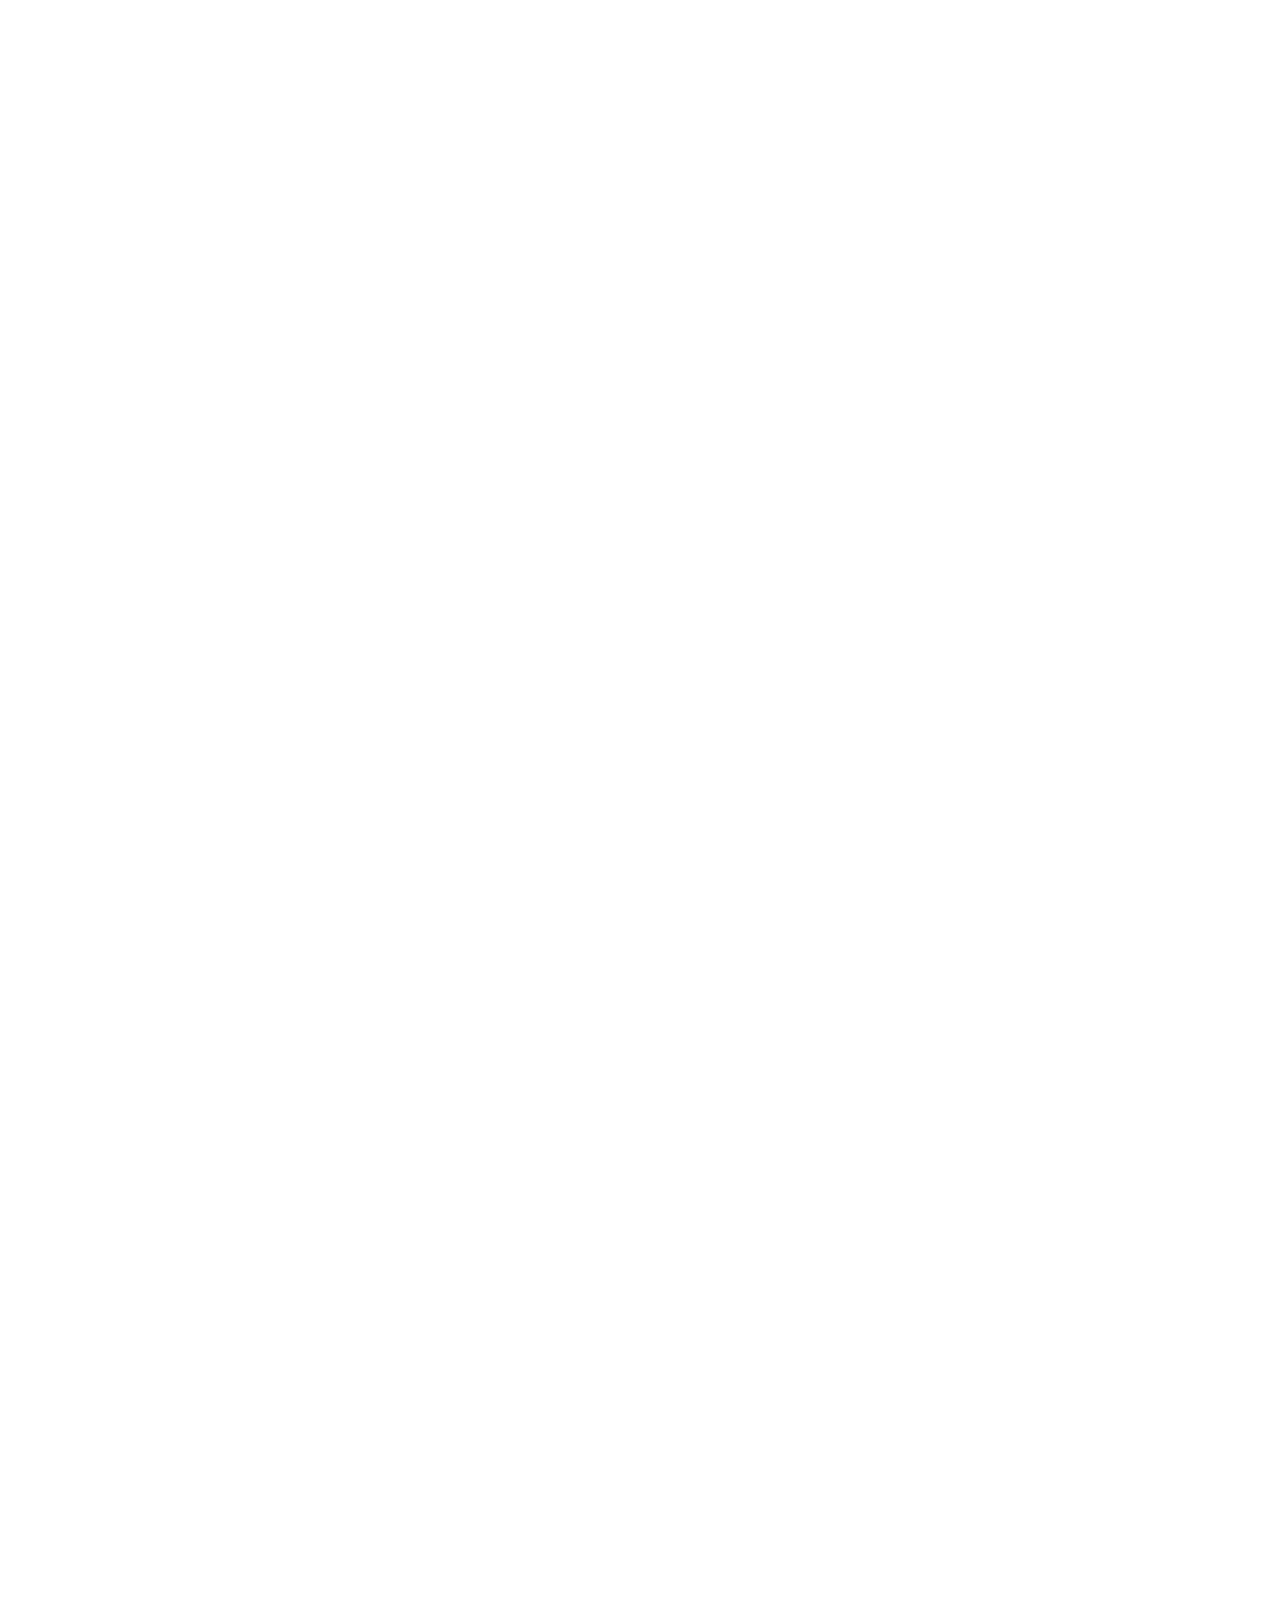
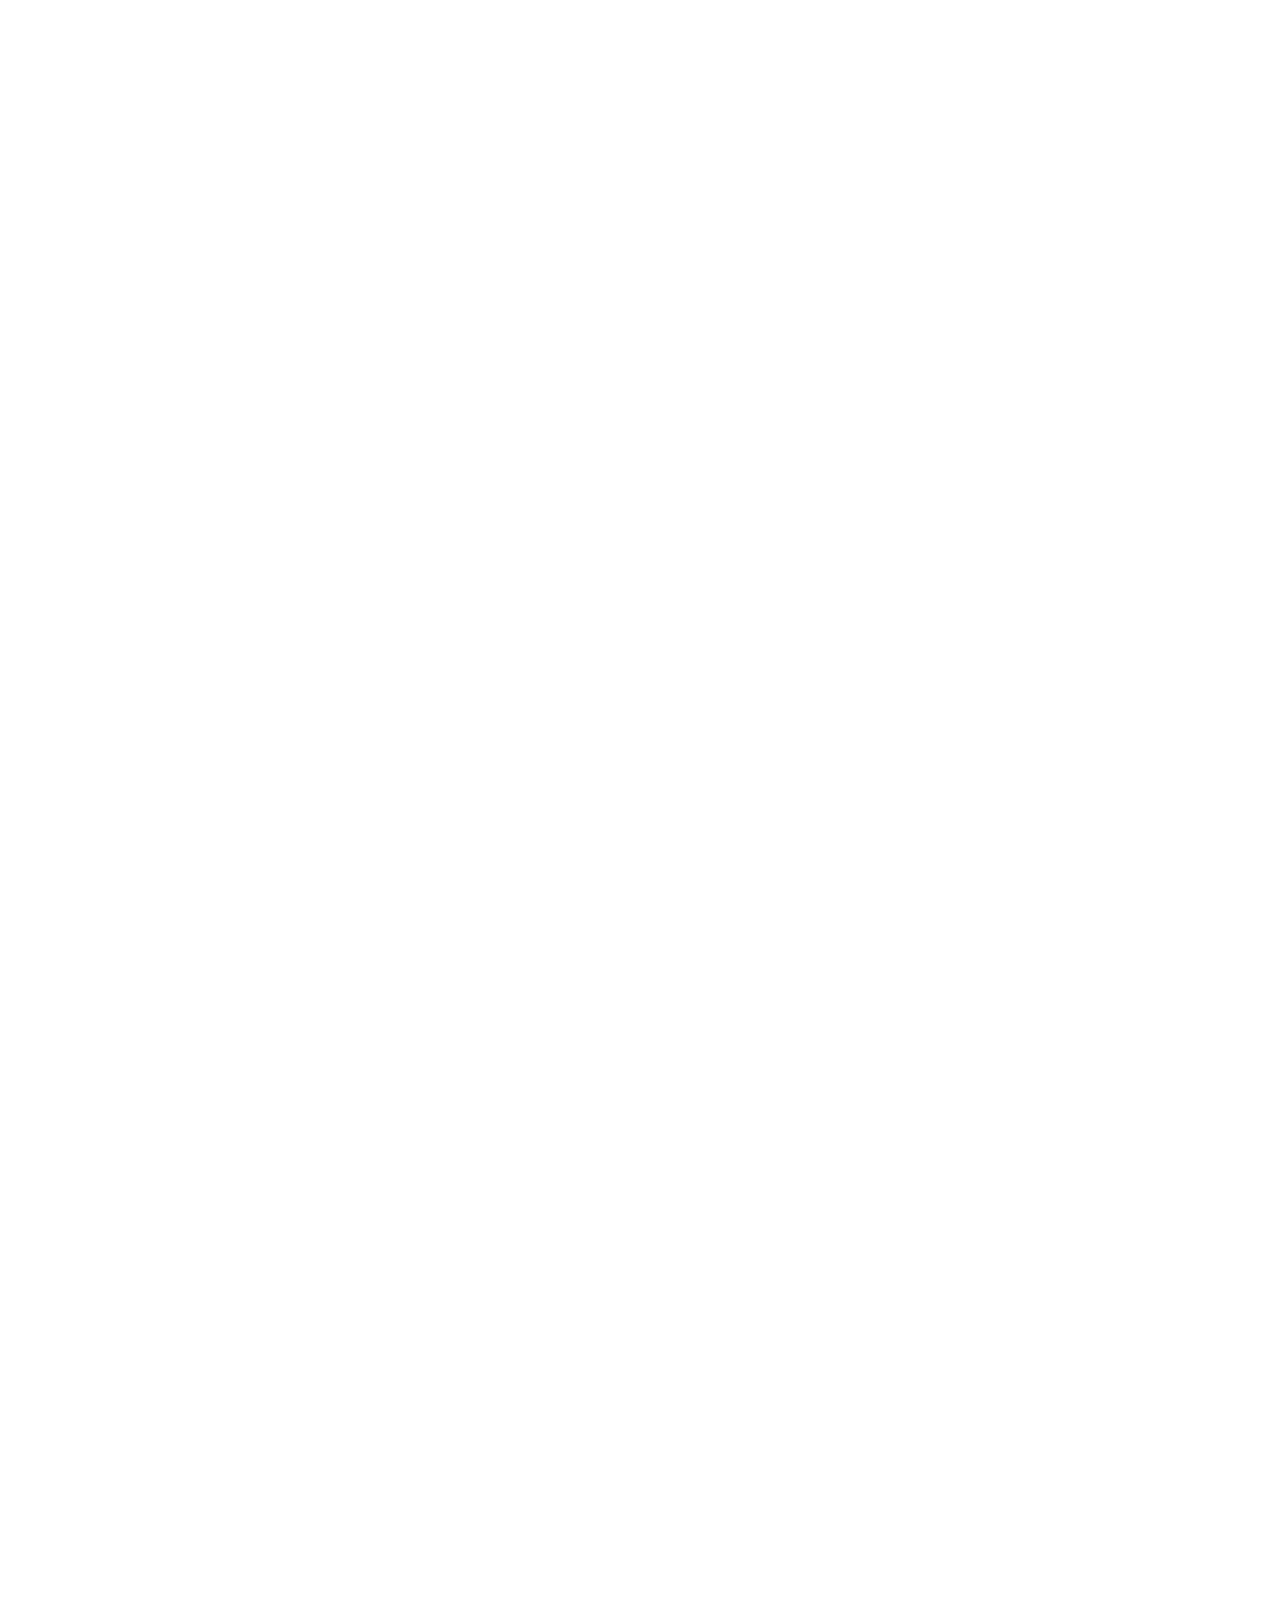
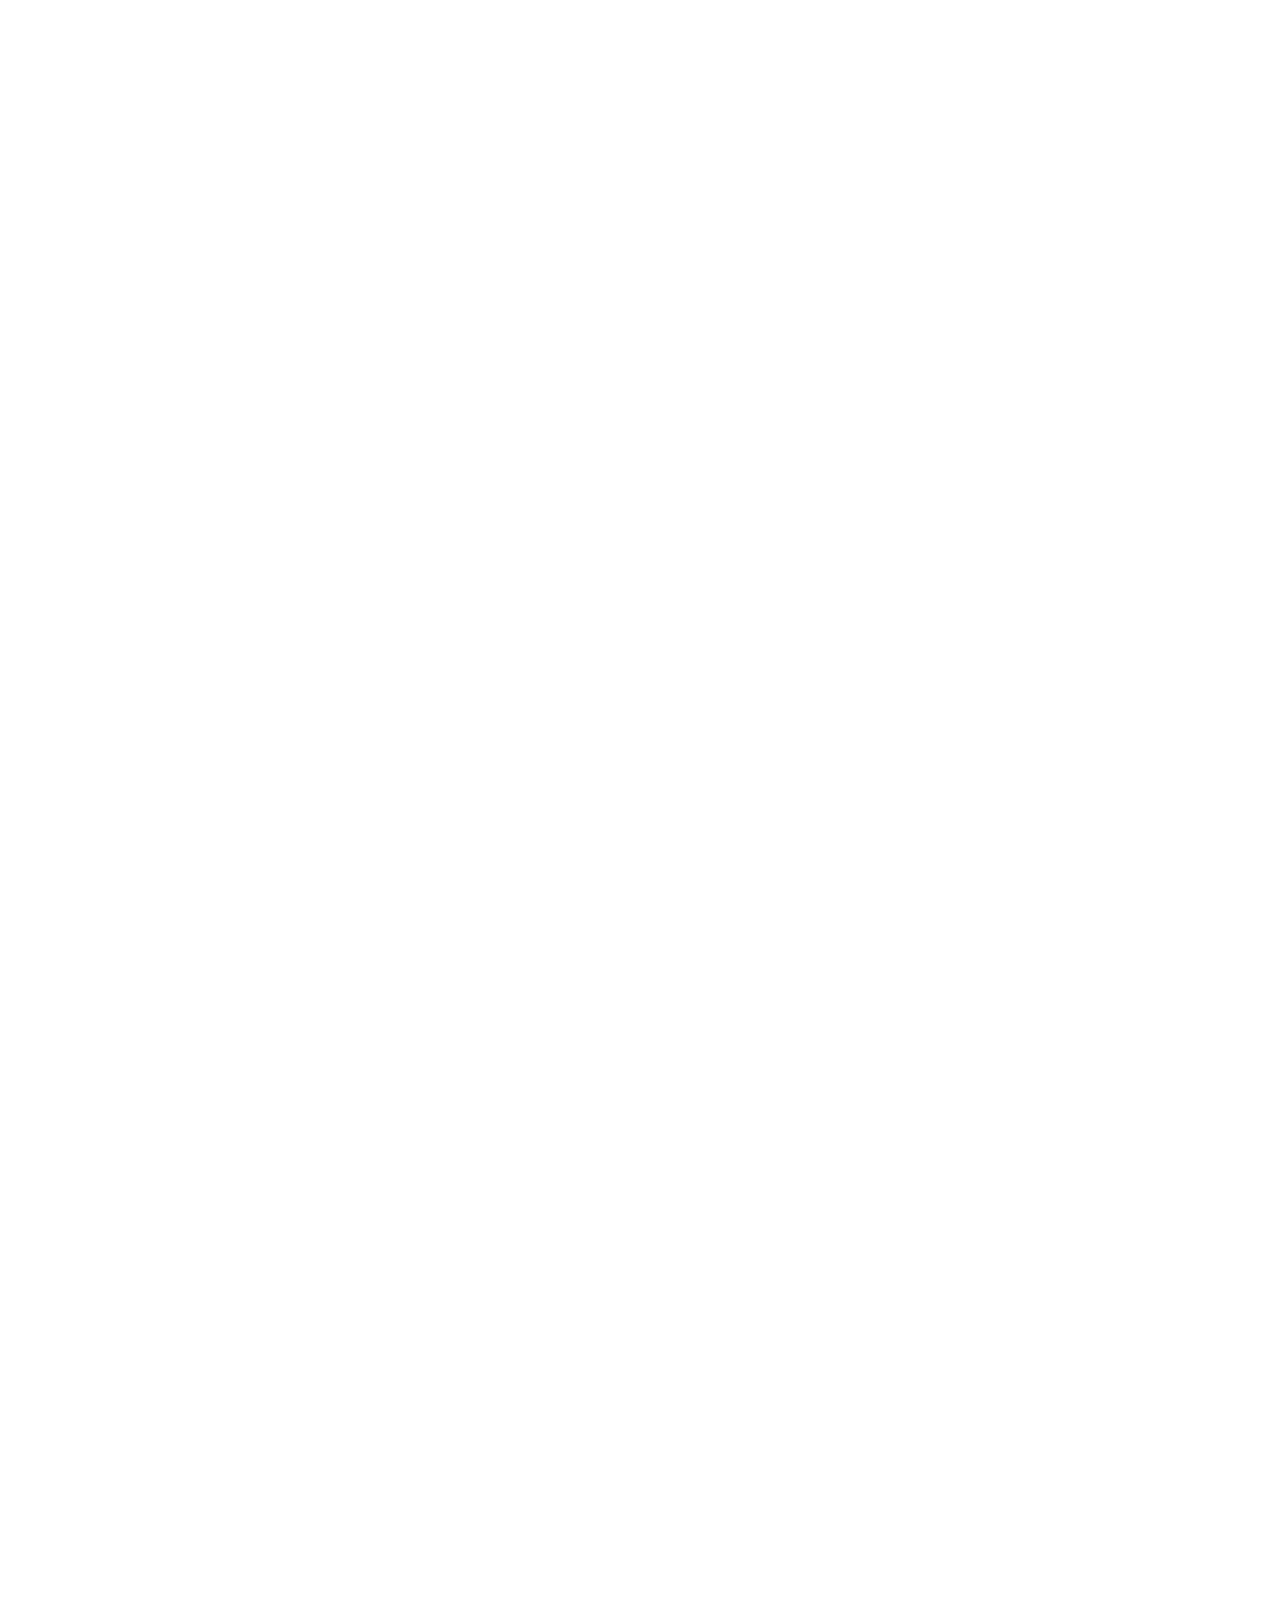
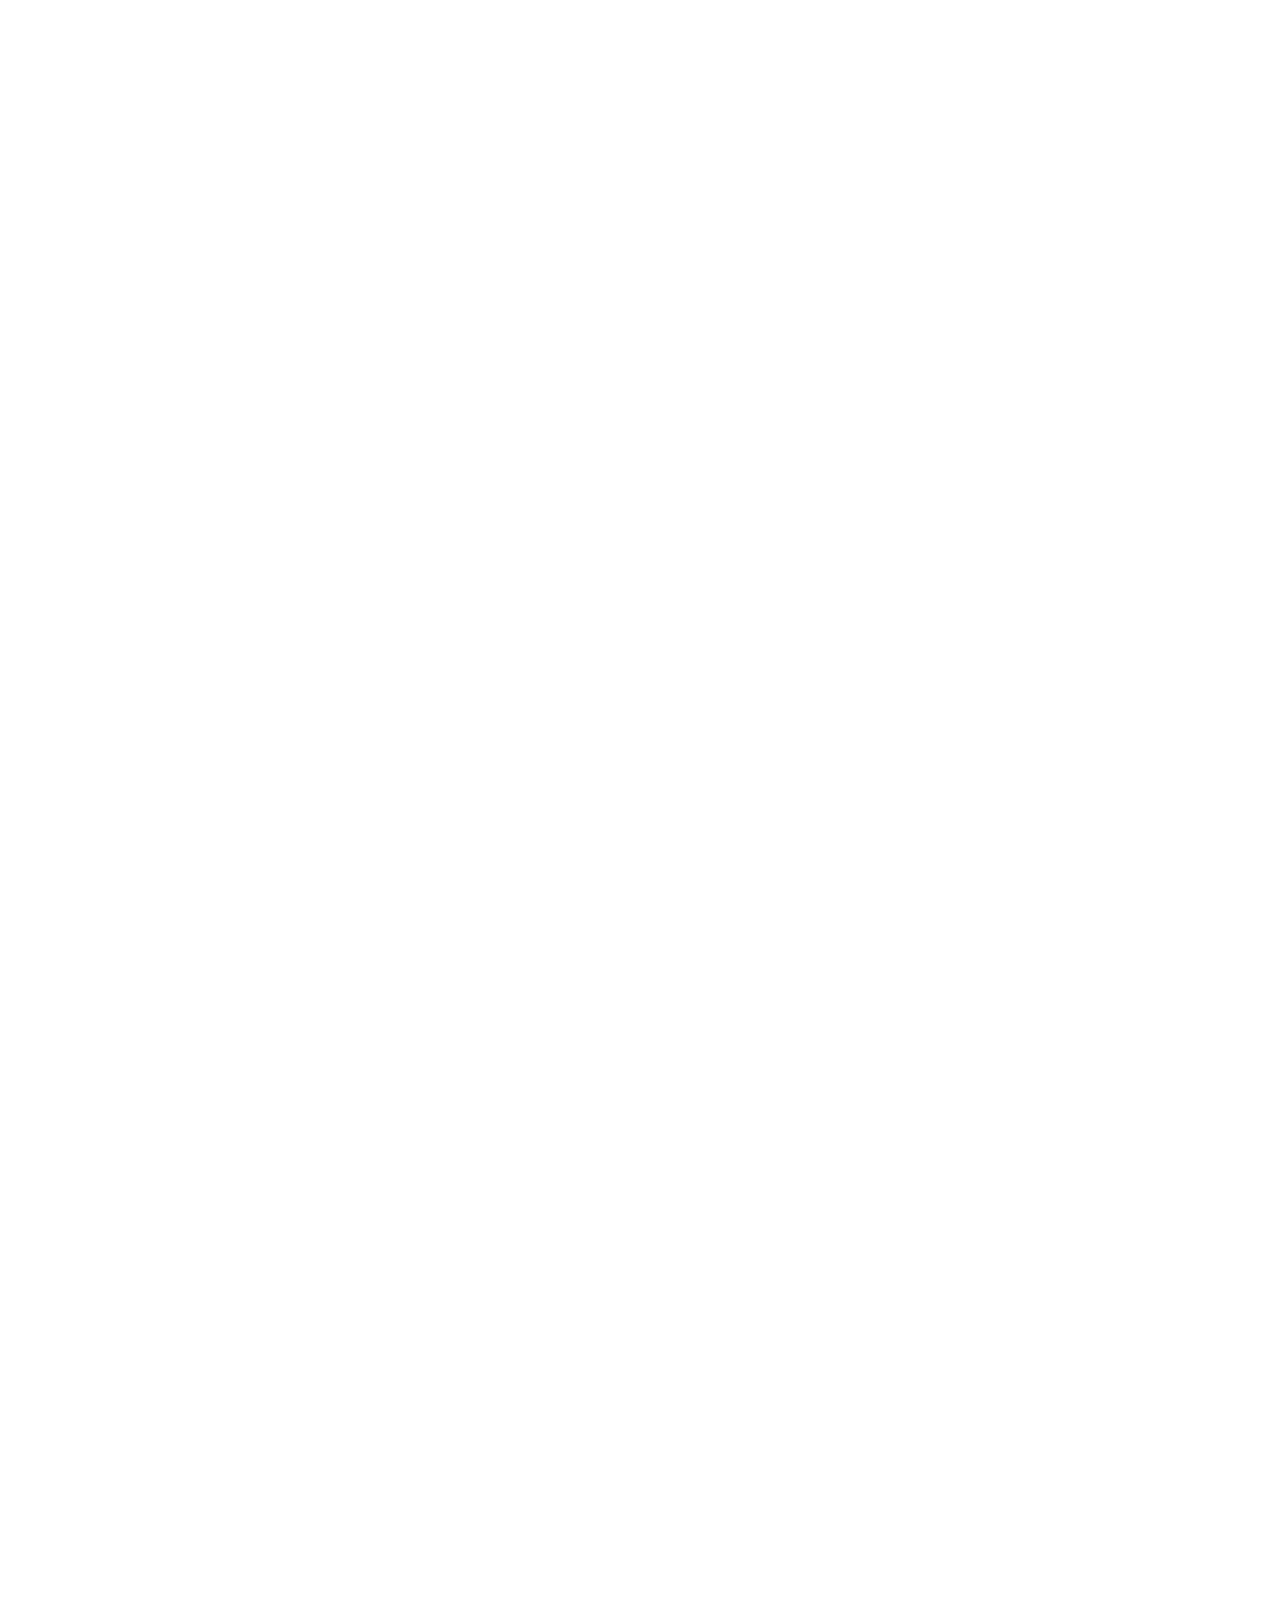
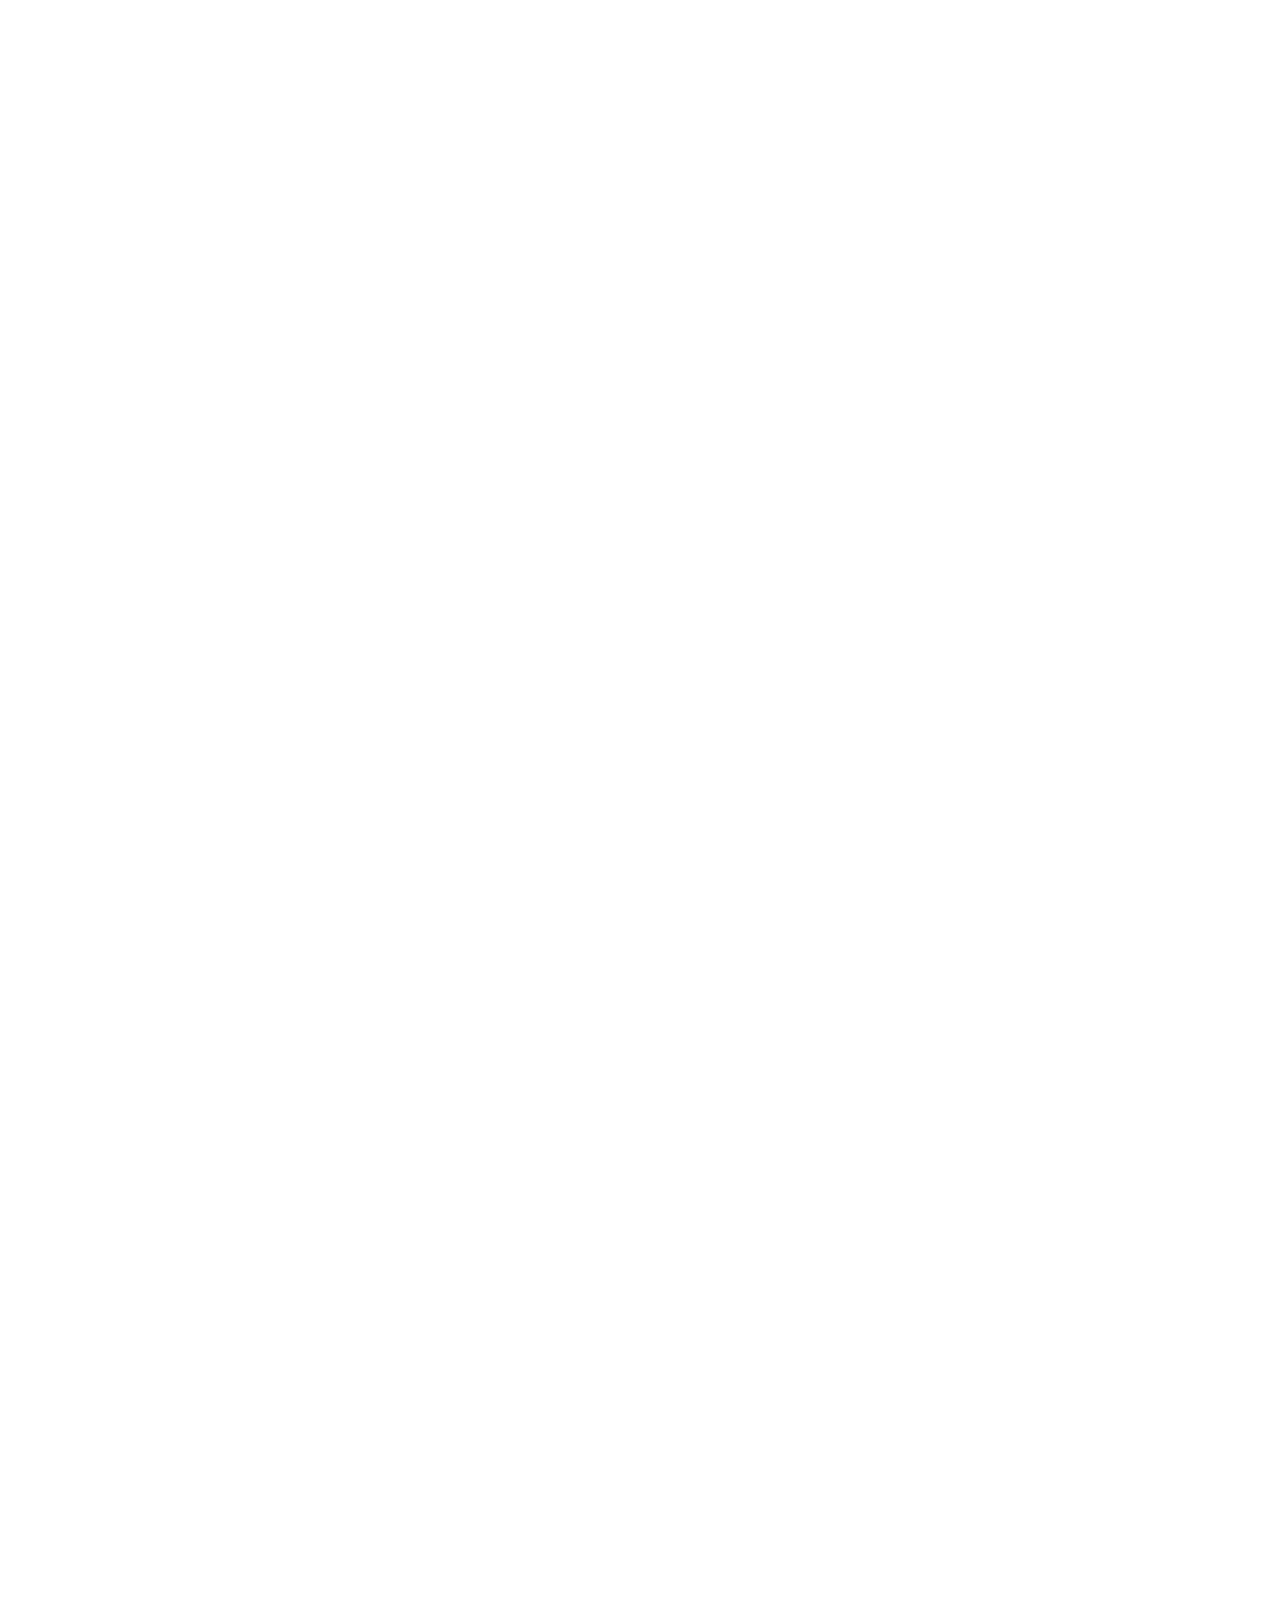
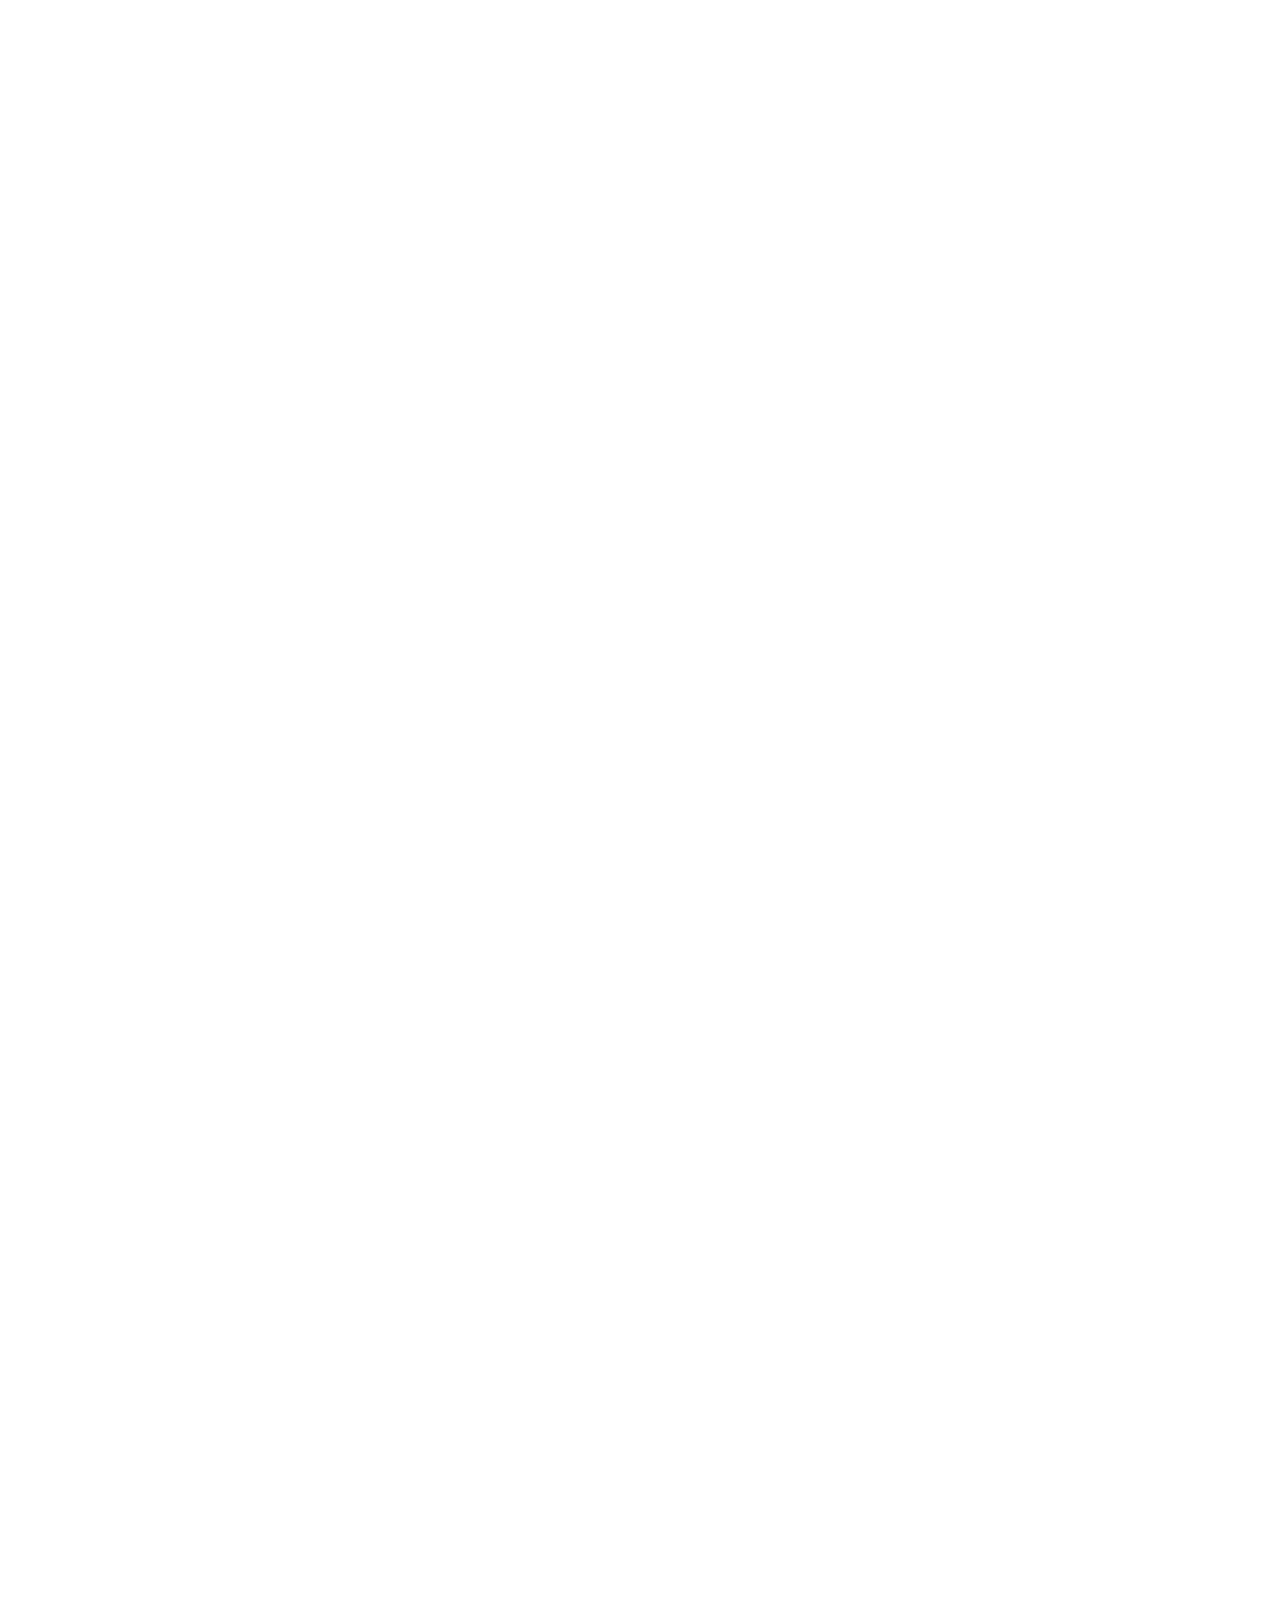
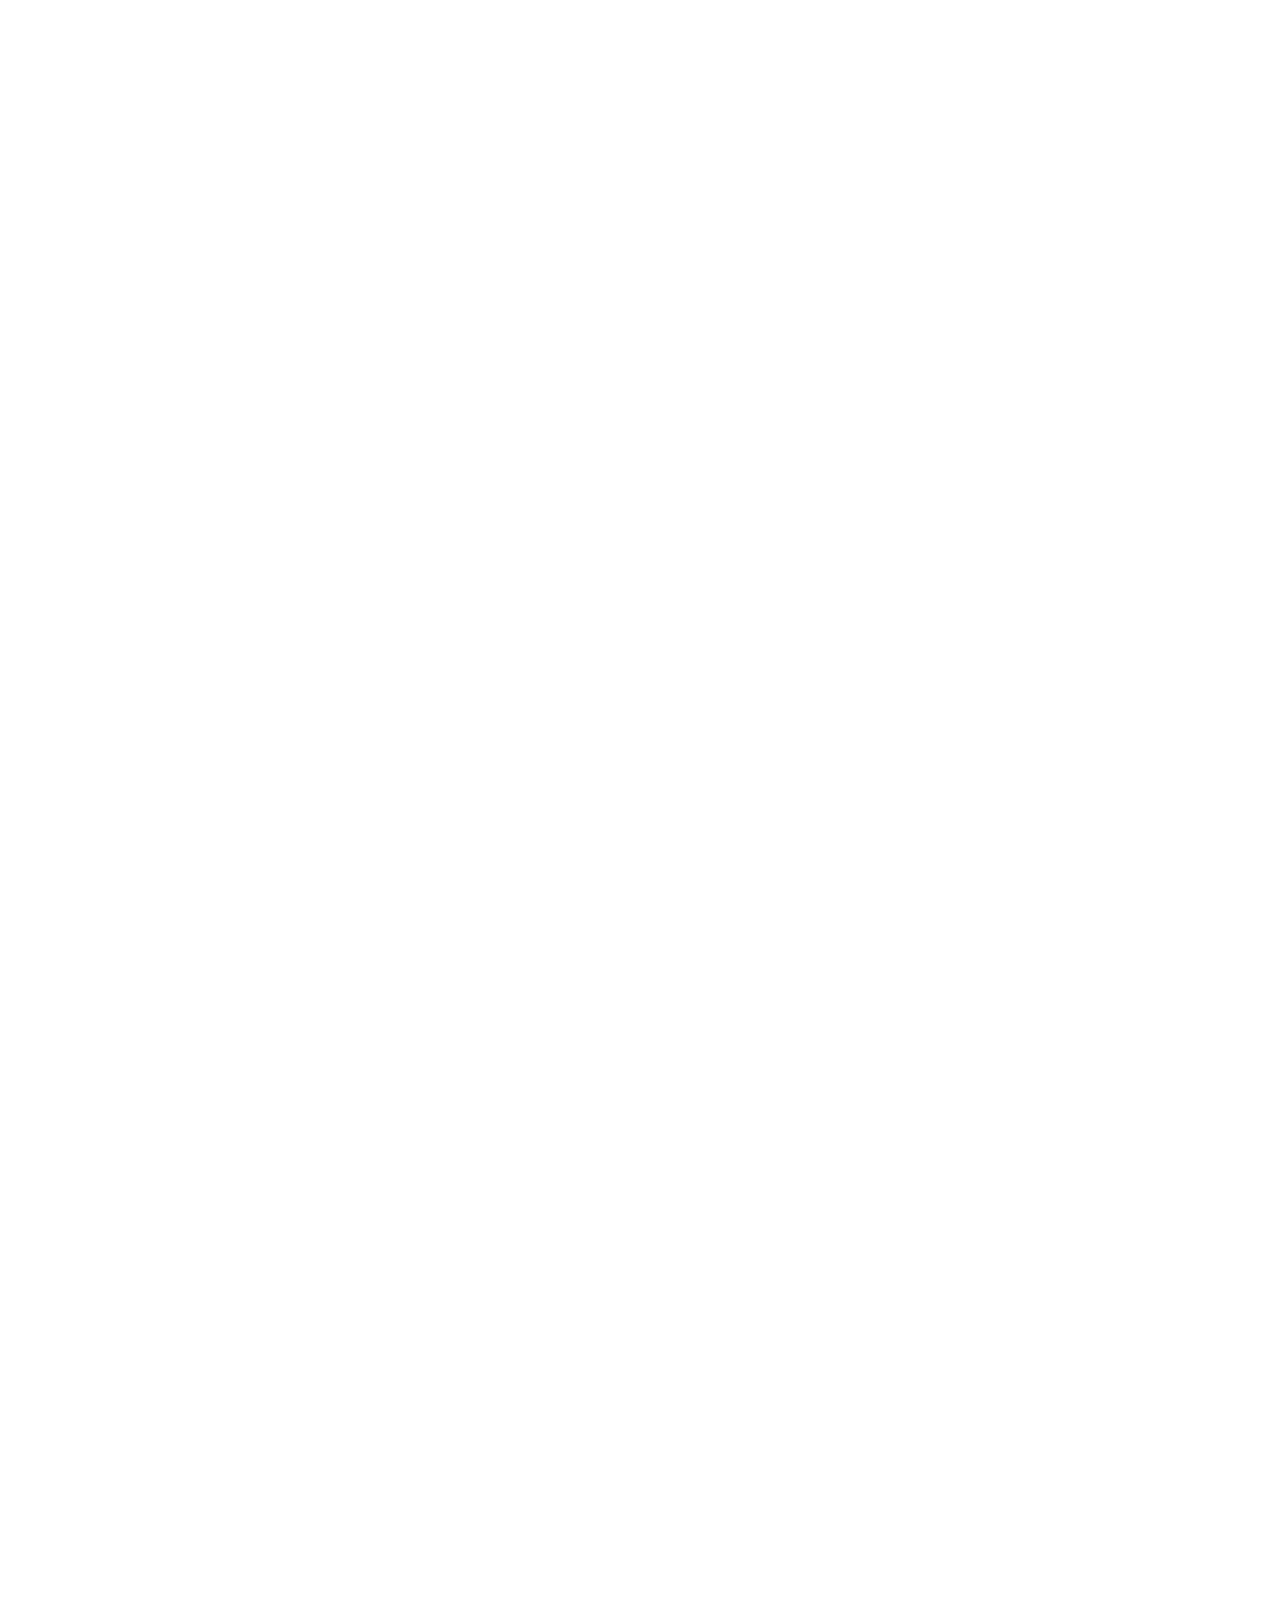
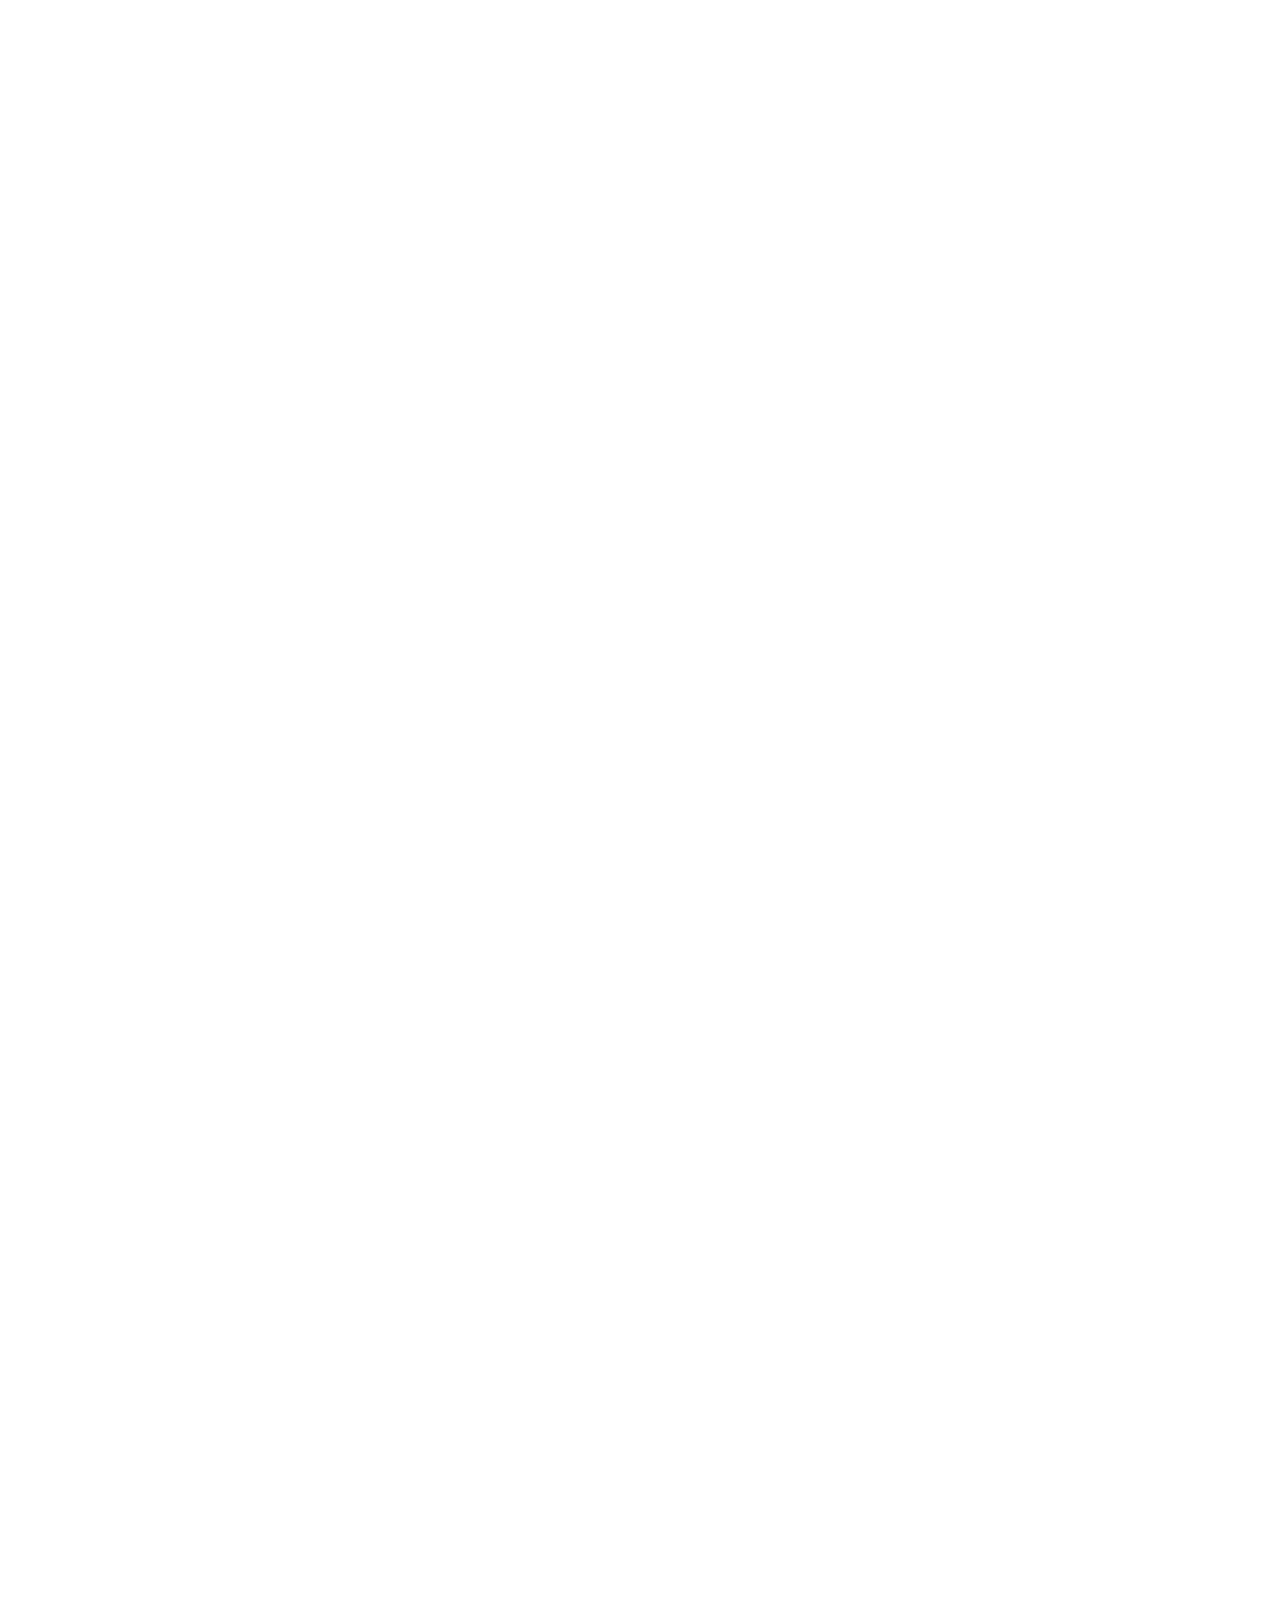
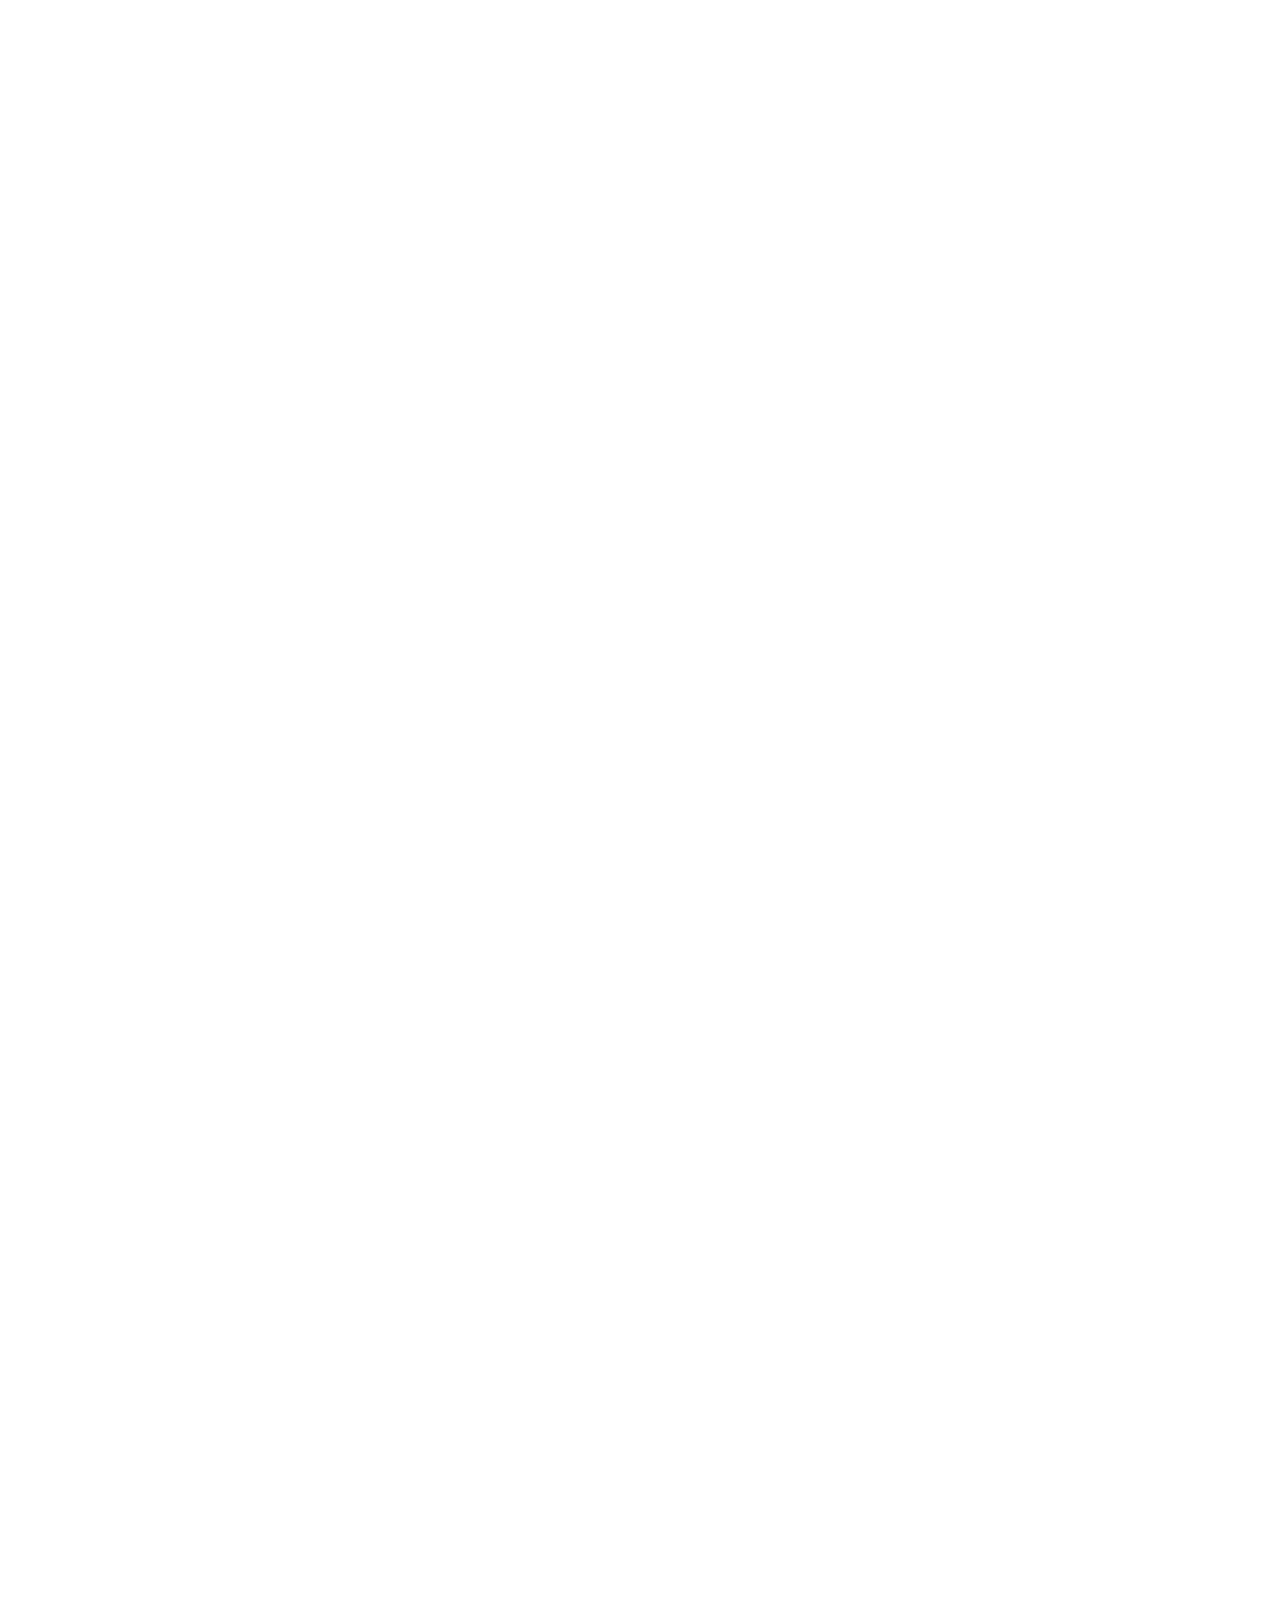
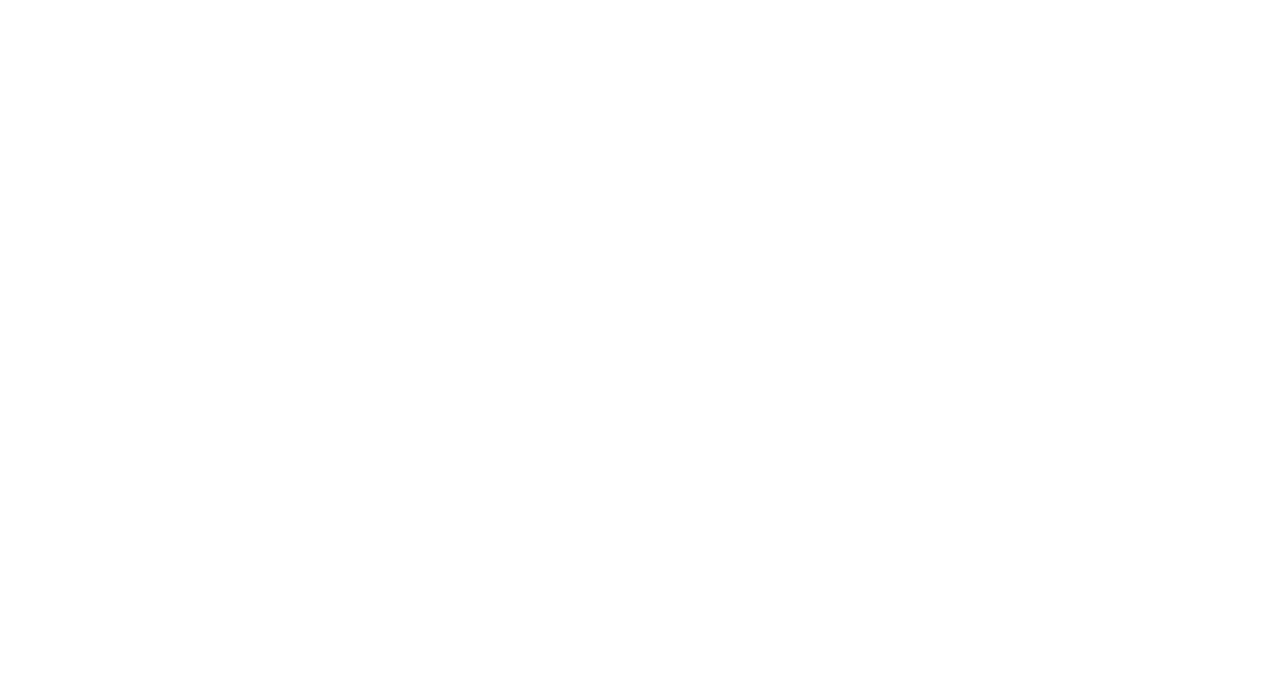
==== commit 1d990077: "201904150834" ====
--- a/index.html
+++ b/index.html
@@ -13,20 +13,24 @@
 if(typeof Muse == "undefined") window.Muse = {}; window.Muse.assets = {"required":["museutils.js", "museconfig.js", "jquery.musepolyfill.bgsize.js", "jquery.watch.js", "jquery.scrolleffects.js", "require.js", "index.css"], "outOfDate":[]};
 </script>
   
-  <title>home</title>
+  <link rel="shortcut icon" href="images/ruler-tap-favicon.ico?crc=469967492"/>
+  <title>Ruler Tap</title>
   <!-- CSS -->
   <link rel="stylesheet" type="text/css" href="css/site_global.css?crc=444006867"/>
-  <link rel="stylesheet" type="text/css" href="css/index.css?crc=316629055" id="pagesheet"/>
+  <link rel="stylesheet" type="text/css" href="css/index.css?crc=4013709772" id="pagesheet"/>
    </head>
  <body class="always_vert_scroll">
 
   <div class="clearfix" id="page"><!-- group -->
    <div class="clearfix grpelem" id="pu106"><!-- column -->
     <div class="browser_width colelem" id="u106-bw">
-     <div class="museBGSize" id="u106"><!-- column -->
+     <div class="museBGSize" id="u106"><!-- group -->
       <div class="clearfix" id="u106_align_to_page">
-       <img class="colelem" id="u667-4" alt="beginning of a wonderful shower" width="492" height="40" src="images/u667-4.png?crc=4172172466" data-hidpi-src="images/u667-4_2x.png?crc=4132141327"/><!-- rasterized frame -->
-       <img class="colelem" id="u664-4" alt="Ruler Tap" width="302" height="70" src="images/u664-4.png?crc=128612115" data-hidpi-src="images/u664-4_2x.png?crc=32144602"/><!-- rasterized frame -->
+       <a class="anchor_item grpelem" id="top"></a>
+       <div class="clearfix grpelem" id="pu667-4"><!-- column -->
+        <img class="colelem" id="u667-4" alt="the beginning of a wonderful shower" width="645" height="49" src="images/u667-4.png?crc=444573594" data-hidpi-src="images/u667-4_2x.png?crc=4250154415"/><!-- rasterized frame -->
+        <img class="colelem" id="u664-4" alt="Ruler Tap" width="360" height="84" src="images/u664-4.png?crc=433312854" data-hidpi-src="images/u664-4_2x.png?crc=4026244913"/><!-- rasterized frame -->
+       </div>
       </div>
      </div>
     </div>
@@ -48,7 +52,7 @@
     <div class="clip_frame colelem" id="u300"><!-- image -->
      <img class="block" id="u300_img" src="images/0331_0015_how-to-use-it.png?crc=4055054684" data-hidpi-src="images/0331_0015_how-to-use-it_2x.png?crc=376166328" alt="" width="70" height="71"/>
     </div>
-    <img class="colelem" id="u510-4" alt="How to use it?" width="338" height="58" src="images/u510-4.png?crc=168132176" data-hidpi-src="images/u510-4_2x.png?crc=4010200226"/><!-- rasterized frame -->
+    <img class="colelem" id="u510-4" alt="How to use it?" width="382" height="62" src="images/u510-4.png?crc=3900653771" data-hidpi-src="images/u510-4_2x.png?crc=4248104727"/><!-- rasterized frame -->
     <a class="anchor_item colelem" id="uses"></a>
     <div class="clearfix colelem" id="pu419"><!-- group -->
      <div class="clip_frame grpelem" id="u419"><!-- image -->
@@ -57,8 +61,10 @@
      <div class="clip_frame grpelem" id="u430"><!-- image -->
       <img class="block" id="u430_img" src="images/0331_0020_step-d.png?crc=3798904570" data-hidpi-src="images/0331_0020_step-d_2x.png?crc=4214419373" alt="" width="49" height="46"/>
      </div>
-    </div>
-    <div class="clearfix colelem" id="pu412"><!-- group -->
+     <img class="grpelem" id="u527-4" alt="Pull and push the handle. The handle with tenon has five levels for controlling water yield." width="365" height="84" src="images/u527-4.png?crc=477193808" data-hidpi-src="images/u527-4_2x.png?crc=3874916855"/><!-- rasterized frame -->
+    </div>
+    <div class="clearfix colelem" id="pu537-4"><!-- group -->
+     <img class="grpelem" id="u537-4" alt="Moving the handle to the left or right side can control water temperature ." width="373" height="84" src="images/u537-4.png?crc=4145314118" data-hidpi-src="images/u537-4_2x.png?crc=210963604"/><!-- rasterized frame -->
      <div class="clip_frame grpelem" id="u412"><!-- image -->
       <img class="block" id="u412_img" src="images/l-n-f.gif?crc=3938026670" data-hidpi-src="images/l-n-f_2x.gif?crc=3938026670" alt="" width="203" height="142"/>
      </div>
@@ -70,43 +76,44 @@
      <img class="block" id="u450_img" src="images/0331_0025_r.png?crc=82525401" data-hidpi-src="images/0331_0025_r_2x.png?crc=508324184" alt="" width="50" height="45"/>
     </div>
     <a class="anchor_item colelem" id="design"></a>
+    <div class="clip_frame colelem" id="u462"><!-- image -->
+     <img class="block" id="u462_img" src="images/zz_0000__polygon_%20-%20_polygon_%20-%20_polygon_%20-%20_line_%20-%20_line_%20-%20_line_%20-%20_line_%20-%20_line_.png?crc=111387870" data-hidpi-src="images/zz_0000__polygon_%20-%20_polygon_%20-%20_polygon_%20-%20_line_%20-%20_line_%20-%20_line_%20-%20_line_%20-%20_line__2x.png?crc=3857172475" alt="" width="494" height="436"/>
+    </div>
     <div class="clip_frame colelem" id="u310"><!-- image -->
      <img class="block" id="u310_img" src="images/0331_0029_%e5%9c%96%e5%b1%a4-20.png?crc=3870342080" data-hidpi-src="images/0331_0029_%e5%9c%96%e5%b1%a4-20_2x.png?crc=3840348658" alt="" width="67" height="68"/>
     </div>
-    <img class="colelem" id="u569-4" alt="Reason why?" width="309" height="59" src="images/u569-4.png?crc=3949082388" data-hidpi-src="images/u569-4_2x.png?crc=94665782"/><!-- rasterized frame -->
+    <img class="colelem" id="u569-4" alt="Reason why?" width="362" height="64" src="images/u569-4.png?crc=168696996" data-hidpi-src="images/u569-4_2x.png?crc=3823708490"/><!-- rasterized frame -->
     <a class="anchor_item colelem" id="detail"></a>
-    <img class="colelem" id="u572-4" alt="SHAPE of HANDLE" width="194" height="22" src="images/u572-4.png?crc=461143922" data-hidpi-src="images/u572-4_2x.png?crc=3980460736"/><!-- rasterized frame -->
+    <img class="colelem" id="u572-4" alt="SHAPE of HANDLE" width="194" height="25" src="images/u572-4.png?crc=4227264934" data-hidpi-src="images/u572-4_2x.png?crc=3884614899"/><!-- rasterized frame -->
     <div class="colelem" id="u579"><!-- simple frame --></div>
     <div class="clearfix colelem" id="ppu320"><!-- group -->
      <div class="clearfix grpelem" id="pu320"><!-- column -->
       <div class="clip_frame colelem" id="u320"><!-- image -->
        <img class="block" id="u320_img" src="images/0331_0030_%e5%9c%96%e5%b1%a4-21.png?crc=4282982421" data-hidpi-src="images/0331_0030_%e5%9c%96%e5%b1%a4-21_2x.png?crc=4082667872" alt="" width="69" height="84"/>
       </div>
-      <img class="colelem" id="u585-4" alt="If it is a rectangle shape, you will push and pull the handle with common sense." width="195" height="63" src="images/u585-4.png?crc=3961208702" data-hidpi-src="images/u585-4_2x.png?crc=4035496985"/><!-- rasterized frame -->
+      <img class="colelem" id="u585-4" alt="If the shape of handle is rectangle , you will push and pull the handle with common sense." width="280" height="92" src="images/u585-4.png?crc=4029926387" data-hidpi-src="images/u585-4_2x.png?crc=116652851"/><!-- rasterized frame -->
      </div>
      <div class="clip_frame grpelem" id="u671"><!-- image -->
       <img class="block" id="u671_img" src="images/0331_0031_%e5%9c%96%e5%b1%a4-22.png?crc=3943006914" data-hidpi-src="images/0331_0031_%e5%9c%96%e5%b1%a4-22_2x.png?crc=150448698" alt="" width="92" height="213"/>
      </div>
     </div>
-    <img class="colelem" id="u594-4" alt="CURVED SHAPE ?" width="170" height="22" src="images/u594-4.png?crc=3864682087" data-hidpi-src="images/u594-4_2x.png?crc=3979938163"/><!-- rasterized frame -->
+    <img class="colelem" id="u594-4" alt="CURVED SHAPE ?" width="200" height="25" src="images/u594-4.png?crc=4136399774" data-hidpi-src="images/u594-4_2x.png?crc=338227026"/><!-- rasterized frame -->
     <div class="colelem" id="u597"><!-- simple frame --></div>
     <div class="clearfix colelem" id="ppu330"><!-- group -->
      <div class="clearfix grpelem" id="pu330"><!-- column -->
       <div class="clip_frame colelem" id="u330"><!-- image -->
        <img class="block" id="u330_img" src="images/0331_0032_%e5%9c%96%e5%b1%a4-23.png?crc=3820570126" data-hidpi-src="images/0331_0032_%e5%9c%96%e5%b1%a4-23_2x.png?crc=4002920318" alt="" width="87" height="57"/>
       </div>
-      <img class="colelem" id="u588-4" alt="If it is a curve shape, you will wrench the handle with common sense." width="195" height="63" src="images/u588-4.png?crc=3853368279" data-hidpi-src="images/u588-4_2x.png?crc=254325407"/><!-- rasterized frame -->
+      <img class="colelem" id="u588-4" alt="If the shape of the handle is curve, you will wrench the handle with common sense." width="269" height="92" src="images/u588-4.png?crc=3833145152" data-hidpi-src="images/u588-4_2x.png?crc=4055594298"/><!-- rasterized frame -->
      </div>
      <div class="clip_frame grpelem" id="u679"><!-- image -->
       <img class="block" id="u679_img" src="images/0331_0033_%e5%9c%96%e5%b1%a4-24.png?crc=401581077" data-hidpi-src="images/0331_0033_%e5%9c%96%e5%b1%a4-24_2x.png?crc=457254850" alt="" width="91" height="213"/>
      </div>
     </div>
-    <img class="colelem" id="u600-4" alt="TEMPERATURE" width="142" height="22" src="images/u600-4.png?crc=3960633334" data-hidpi-src="images/u600-4_2x.png?crc=3800263025"/><!-- rasterized frame -->
-    <div class="clearfix colelem" id="ppu603"><!-- group -->
-     <div class="clearfix grpelem" id="pu603"><!-- column -->
-      <div class="colelem" id="u603"><!-- simple frame --></div>
-      <img class="colelem" id="u591-4" alt="The idea of the temperature controller marks takes from the level ruler." width="195" height="63" src="images/u591-4.png?crc=251297452" data-hidpi-src="images/u591-4_2x.png?crc=345960809"/><!-- rasterized frame -->
-     </div>
+    <img class="colelem" id="u600-4" alt="TEMPERATURE" width="196" height="25" src="images/u600-4.png?crc=3917523849" data-hidpi-src="images/u600-4_2x.png?crc=141386123"/><!-- rasterized frame -->
+    <div class="colelem" id="u603"><!-- simple frame --></div>
+    <div class="clearfix colelem" id="pu591-4"><!-- group -->
+     <img class="grpelem" id="u591-4" alt="The idea of the temperature controller marks takes from the level ruler." width="302" height="101" src="images/u591-4.png?crc=3894267036" data-hidpi-src="images/u591-4_2x.png?crc=455063806"/><!-- rasterized frame -->
      <div class="clip_frame grpelem" id="u340"><!-- image -->
       <img class="block" id="u340_img" src="images/0331_0034_%e5%9c%96%e5%b1%a4-25.png?crc=4210922594" data-hidpi-src="images/0331_0034_%e5%9c%96%e5%b1%a4-25_2x.png?crc=3942785565" alt="" width="174" height="176"/>
      </div>
@@ -115,6 +122,22 @@
      <div class="museBGSize" id="u393"><!-- simple frame --></div>
     </div>
     <a class="anchor_item colelem" id="buy"></a>
+    <div class="clearfix colelem" id="pu350"><!-- group -->
+     <div class="clip_frame grpelem" id="u350"><!-- image -->
+      <img class="block" id="u350_img" src="images/0331_0035_%e5%9c%96%e5%b1%a4-26.png?crc=228107195" data-hidpi-src="images/0331_0035_%e5%9c%96%e5%b1%a4-26_2x.png?crc=3954921023" alt="" width="95" height="96"/>
+     </div>
+     <div class="clip_frame grpelem" id="u358"><!-- image -->
+      <img class="block" id="u358_img" src="images/0331_0036_%e5%9c%96%e5%b1%a4-27.png?crc=4143406400" data-hidpi-src="images/0331_0036_%e5%9c%96%e5%b1%a4-27_2x.png?crc=4286575663" alt="" width="95" height="96"/>
+     </div>
+     <div class="clip_frame grpelem" id="u365"><!-- image -->
+      <img class="block" id="u365_img" src="images/0331_0037_%e5%9c%96%e5%b1%a4-28.png?crc=25597111" data-hidpi-src="images/0331_0037_%e5%9c%96%e5%b1%a4-28_2x.png?crc=203722606" alt="" width="95" height="96"/>
+     </div>
+    </div>
+    <div class="clearfix colelem" id="pu616-4"><!-- group -->
+     <img class="grpelem" id="u616-4" alt="Price" width="113" height="38" src="images/u616-4.png?crc=65575241" data-hidpi-src="images/u616-4_2x.png?crc=3807159675"/><!-- rasterized frame -->
+     <img class="grpelem" id="u606-4" alt="Shipping" width="146" height="36" src="images/u606-4.png?crc=4251860439" data-hidpi-src="images/u606-4_2x.png?crc=3891132618"/><!-- rasterized frame -->
+     <img class="grpelem" id="u613-4" alt="Shop" width="113" height="40" src="images/u613-4.png?crc=3808279146" data-hidpi-src="images/u613-4_2x.png?crc=4241662643"/><!-- rasterized frame -->
+    </div>
     <div class="clearfix colelem" id="pu619-4"><!-- group -->
      <img class="grpelem" id="u619-4" alt="NT $ 3999" width="145" height="34" src="images/u619-4.png?crc=4029116623" data-hidpi-src="images/u619-4_2x.png?crc=175321144"/><!-- rasterized frame -->
      <img class="grpelem" id="u631-4" alt="NT $ 60" width="145" height="29" src="images/u631-4.png?crc=257809404" data-hidpi-src="images/u631-4_2x.png?crc=152957185"/><!-- rasterized frame -->
@@ -137,18 +160,14 @@
      </div>
     </div>
    </div>
-   <div class="clearfix grpelem" id="pu350"><!-- group -->
-    <div class="clip_frame mse_pre_init" id="u350"><!-- image -->
-     <img class="block" id="u350_img" src="images/0331_0035_%e5%9c%96%e5%b1%a4-26.png?crc=228107195" data-hidpi-src="images/0331_0035_%e5%9c%96%e5%b1%a4-26_2x.png?crc=3954921023" alt="" width="95" height="96"/>
-    </div>
-    <div class="clip_frame mse_pre_init" id="u358"><!-- image -->
-     <img class="block" id="u358_img" src="images/0331_0036_%e5%9c%96%e5%b1%a4-27.png?crc=4143406400" data-hidpi-src="images/0331_0036_%e5%9c%96%e5%b1%a4-27_2x.png?crc=4286575663" alt="" width="95" height="96"/>
-    </div>
-    <div class="clip_frame mse_pre_init" id="u365"><!-- image -->
-     <img class="block" id="u365_img" src="images/0331_0037_%e5%9c%96%e5%b1%a4-28.png?crc=25597111" data-hidpi-src="images/0331_0037_%e5%9c%96%e5%b1%a4-28_2x.png?crc=203722606" alt="" width="95" height="96"/>
-    </div>
-    <div class="clip_frame mse_pre_init" id="u462"><!-- image -->
-     <img class="block" id="u462_img" src="images/zz_0000__polygon_%20-%20_polygon_%20-%20_polygon_%20-%20_line_%20-%20_line_%20-%20_line_%20-%20_line_%20-%20_line_.png?crc=111387870" data-hidpi-src="images/zz_0000__polygon_%20-%20_polygon_%20-%20_polygon_%20-%20_line_%20-%20_line_%20-%20_line_%20-%20_line_%20-%20_line__2x.png?crc=3857172475" alt="" width="494" height="436"/>
+   <div class="clearfix grpelem" id="pu1786"><!-- group -->
+    <a class="nonblock nontext anim_swing museBGSize" id="u1786" href="index.html#top"><!-- simple frame --></a>
+    <div class="clearfix" id="u1810"><!-- group -->
+     <a class="nonblock nontext anim_swing museBGSize" id="u1394" href="index.html#product"><!-- simple frame --></a>
+     <a class="nonblock nontext anim_swing museBGSize" id="u1421" href="index.html#uses"><!-- simple frame --></a>
+     <a class="nonblock nontext anim_swing museBGSize" id="u1457" href="index.html#design"><!-- simple frame --></a>
+     <a class="nonblock nontext anim_swing museBGSize" id="u1439" href="index.html#detail"><!-- simple frame --></a>
+     <a class="nonblock nontext anim_swing museBGSize" id="u1476" href="index.html#buy"><!-- simple frame --></a>
     </div>
     <div class="clip_frame mse_pre_init" id="u472"><!-- image -->
      <img class="block" id="u472_img" src="images/0331_0026_%e5%9c%96%e5%b1%a4-17.png?crc=4149391973" data-hidpi-src="images/0331_0026_%e5%9c%96%e5%b1%a4-17_2x.png?crc=393191257" alt="" width="173" height="221"/>
@@ -159,37 +178,27 @@
     <div class="clip_frame mse_pre_init" id="u488"><!-- image -->
      <img class="block" id="u488_img" src="images/0331_0028_%e5%9c%96%e5%b1%a4-19.png?crc=4004208183" data-hidpi-src="images/0331_0028_%e5%9c%96%e5%b1%a4-19_2x.png?crc=150675660" alt="" width="141" height="100"/>
     </div>
-    <img class="mse_pre_init" id="u506-4" alt="“ If a shower tap could be controlled more easily, it would save more water and money. ”" width="408" height="66" src="images/u506-4.png?crc=522564113" data-hidpi-src="images/u506-4_2x.png?crc=3792328069"/><!-- rasterized frame -->
-    <img class="mse_pre_init" id="u514-4" alt="Control the Flow" width="216" height="26" src="images/u514-4.png?crc=4477164" data-hidpi-src="images/u514-4_2x.png?crc=4202362840"/><!-- rasterized frame -->
-    <img class="mse_pre_init" id="u527-4" alt="Pull and push the handle. The handle with tenon has at least five levels to control the flow." width="331" height="67" src="images/u527-4.png?crc=3880405434" data-hidpi-src="images/u527-4_2x.png?crc=4129055319"/><!-- rasterized frame -->
-    <img class="mse_pre_init" id="u531-4" alt="Control the Temperature" width="289" height="29" src="images/u531-4.png?crc=3810143476" data-hidpi-src="images/u531-4_2x.png?crc=225484535"/><!-- rasterized frame -->
-    <img class="mse_pre_init" id="u537-4" alt="Turn to left or right side can control the temperature of the water." width="354" height="52" src="images/u537-4.png?crc=4075947474" data-hidpi-src="images/u537-4_2x.png?crc=3794483783"/><!-- rasterized frame -->
-    <img class="mse_pre_init" id="u540-4" alt="put the toys" width="105" height="17" src="images/u540-4.png?crc=40561953" data-hidpi-src="images/u540-4_2x.png?crc=404546339"/><!-- rasterized frame -->
-    <img class="mse_pre_init" id="u543-4" alt="put the soap" width="116" height="22" src="images/u543-4.png?crc=26252520" data-hidpi-src="images/u543-4_2x.png?crc=4006563313"/><!-- rasterized frame -->
-    <img class="mse_pre_init" id="u546-4" alt="hanging the towel" width="145" height="24" src="images/u546-4.png?crc=103529224" data-hidpi-src="images/u546-4_2x.png?crc=60346446"/><!-- rasterized frame -->
-    <img class="mse_pre_init" id="u549-6" alt="ruler mark (the level of flow)" width="138" height="45" src="images/u549-6.png?crc=3829761452" data-hidpi-src="images/u549-6_2x.png?crc=4113580878"/><!-- rasterized frame -->
-    <img class="mse_pre_init" id="u552-4" alt="Even Doraemon could use it easily" width="157" height="45" src="images/u552-4.png?crc=3857578013" data-hidpi-src="images/u552-4_2x.png?crc=4223236840"/><!-- rasterized frame -->
-    <img class="mse_pre_init" id="u606-4" alt="Shipping" width="146" height="36" src="images/u606-4.png?crc=4251860439" data-hidpi-src="images/u606-4_2x.png?crc=3891132618"/><!-- rasterized frame -->
-    <img class="mse_pre_init" id="u613-4" alt="Shop" width="113" height="40" src="images/u613-4.png?crc=3808279146" data-hidpi-src="images/u613-4_2x.png?crc=4241662643"/><!-- rasterized frame -->
-    <img class="mse_pre_init" id="u616-4" alt="Price" width="113" height="38" src="images/u616-4.png?crc=65575241" data-hidpi-src="images/u616-4_2x.png?crc=3807159675"/><!-- rasterized frame -->
-    <a class="nonblock nontext anim_swing museBGSize" id="u1394" href="index.html#product"><!-- simple frame --></a>
-    <a class="nonblock nontext anim_swing museBGSize" id="u1421" href="index.html#uses"><!-- simple frame --></a>
-    <a class="nonblock nontext anim_swing museBGSize" id="u1439" href="index.html#detail"><!-- simple frame --></a>
-    <a class="nonblock nontext anim_swing museBGSize" id="u1457" href="index.html#design"><!-- simple frame --></a>
-    <a class="nonblock nontext anim_swing museBGSize" id="u1476" href="index.html#buy"><!-- simple frame --></a>
+    <img class="mse_pre_init" id="u506-4" alt="“ If a shower tap can be controlled more easily, it will save more water and money. ”" width="506" height="78" src="images/u506-4.png?crc=392127053" data-hidpi-src="images/u506-4_2x.png?crc=428616583"/><!-- rasterized frame -->
+    <img class="mse_pre_init" id="u514-4" alt="Control water yield " width="258" height="31" src="images/u514-4.png?crc=16151532" data-hidpi-src="images/u514-4_2x.png?crc=4061363977"/><!-- rasterized frame -->
+    <img class="mse_pre_init" id="u531-4" alt="Control water Temperature" width="337" height="31" src="images/u531-4.png?crc=4163004575" data-hidpi-src="images/u531-4_2x.png?crc=67409994"/><!-- rasterized frame -->
+    <img class="mse_pre_init" id="u540-4" alt="place the toys" width="132" height="22" src="images/u540-4.png?crc=529773858" data-hidpi-src="images/u540-4_2x.png?crc=3790314185"/><!-- rasterized frame -->
+    <img class="mse_pre_init" id="u543-4" alt="put the soap" width="116" height="22" src="images/u543-4.png?crc=515591640" data-hidpi-src="images/u543-4_2x.png?crc=4165445158"/><!-- rasterized frame -->
+    <img class="mse_pre_init" id="u546-4" alt="hang the towel" width="147" height="24" src="images/u546-4.png?crc=37337992" data-hidpi-src="images/u546-4_2x.png?crc=4038551948"/><!-- rasterized frame -->
+    <img class="mse_pre_init" id="u549-6" alt="Ruler scale shows the yield of water." width="202" height="46" src="images/u549-6.png?crc=3990079188" data-hidpi-src="images/u549-6_2x.png?crc=4000380098"/><!-- rasterized frame -->
+    <img class="mse_pre_init" id="u552-4" alt="Even Doraemon can use it easily." width="196" height="46" src="images/u552-4.png?crc=486164848" data-hidpi-src="images/u552-4_2x.png?crc=202731201"/><!-- rasterized frame -->
     <img class="mse_pre_init" id="u691-4" alt="&quot; Saving Water is Saving Money. &quot;" width="665" height="45" src="images/u691-4.png?crc=3967500628" data-hidpi-src="images/u691-4_2x.png?crc=4107565825"/><!-- rasterized frame -->
    </div>
-   <div class="verticalspacer" data-offset-top="6220" data-content-above-spacer="6220" data-content-below-spacer="189"></div>
+   <div class="verticalspacer" data-offset-top="6814" data-content-above-spacer="6813" data-content-below-spacer="155"></div>
   </div>
   <div class="preload_images">
    <img class="preload" src="images/kotori_0000_%e5%9c%96%e5%b1%a4-2-%e5%85%ab%e4%b9%9d%e5%9b%9b%e7%9c%9f%e5%ae%b5_0000_%e5%9c%96%e5%b1%a4-2.png?crc=4046173845" alt=""/>
    <img class="preload" src="images/kotori_0000_%e5%9c%96%e5%b1%a4-2-%e5%85%ab%e4%b9%9d%e5%9b%9b%e7%9c%9f%e5%ae%b5_0000_%e5%9c%96%e5%b1%a4-2_2x.png?crc=3980324550" alt=""/>
    <img class="preload" src="images/kotori_0001_%e5%9c%96%e5%b1%a4-3-%e5%85%ab%e4%b9%9d%e5%9b%9b%e7%9c%9f%e5%ae%b5_0001_%e5%9c%96%e5%b1%a4-3.png?crc=187531168" alt=""/>
    <img class="preload" src="images/kotori_0001_%e5%9c%96%e5%b1%a4-3-%e5%85%ab%e4%b9%9d%e5%9b%9b%e7%9c%9f%e5%ae%b5_0001_%e5%9c%96%e5%b1%a4-3_2x.png?crc=4279343359" alt=""/>
+   <img class="preload" src="images/kotori_0003_%e5%9c%96%e5%b1%a4-5-%e5%85%ab%e4%b9%9d%e5%9b%9b%e7%9c%9f%e5%ae%b5_0003_%e5%9c%96%e5%b1%a4-5.png?crc=447670655" alt=""/>
+   <img class="preload" src="images/kotori_0003_%e5%9c%96%e5%b1%a4-5-%e5%85%ab%e4%b9%9d%e5%9b%9b%e7%9c%9f%e5%ae%b5_0003_%e5%9c%96%e5%b1%a4-5_2x.png?crc=202466859" alt=""/>
    <img class="preload" src="images/kotori_0002_%e5%9c%96%e5%b1%a4-4-%e5%85%ab%e4%b9%9d%e5%9b%9b%e7%9c%9f%e5%ae%b5_0002_%e5%9c%96%e5%b1%a4-4.png?crc=296237460" alt=""/>
    <img class="preload" src="images/kotori_0002_%e5%9c%96%e5%b1%a4-4-%e5%85%ab%e4%b9%9d%e5%9b%9b%e7%9c%9f%e5%ae%b5_0002_%e5%9c%96%e5%b1%a4-4_2x.png?crc=198065750" alt=""/>
-   <img class="preload" src="images/kotori_0003_%e5%9c%96%e5%b1%a4-5-%e5%85%ab%e4%b9%9d%e5%9b%9b%e7%9c%9f%e5%ae%b5_0003_%e5%9c%96%e5%b1%a4-5.png?crc=447670655" alt=""/>
-   <img class="preload" src="images/kotori_0003_%e5%9c%96%e5%b1%a4-5-%e5%85%ab%e4%b9%9d%e5%9b%9b%e7%9c%9f%e5%ae%b5_0003_%e5%9c%96%e5%b1%a4-5_2x.png?crc=202466859" alt=""/>
    <img class="preload" src="images/kotori_0004_%e5%9c%96%e5%b1%a4-6-%e5%85%ab%e4%b9%9d%e5%9b%9b%e7%9c%9f%e5%ae%b5_0004_%e5%9c%96%e5%b1%a4-6.png?crc=280935855" alt=""/>
    <img class="preload" src="images/kotori_0004_%e5%9c%96%e5%b1%a4-6-%e5%85%ab%e4%b9%9d%e5%9b%9b%e7%9c%9f%e5%ae%b5_0004_%e5%9c%96%e5%b1%a4-6_2x.png?crc=364171701" alt=""/>
   </div>
@@ -213,29 +222,20 @@
 Muse.Utils.requestAnimationFrame(function() { $('body').addClass('initialized'); });/* mark body as initialized */
 Muse.Utils.makeButtonsVisibleAfterSettingMinWidth();/* body */
 Muse.Utils.fullPage('#page');/* 100% height page */
-$('#u106').registerBackgroundPositionScrollEffect([{"in":[-Infinity,-99.85],"speed":[0,0.7]},{"in":[-99.85,Infinity],"speed":[0,0.7]}]);/* scroll effect */
-$('#u393').registerBackgroundPositionScrollEffect([{"in":[-Infinity,4771],"speed":[0,1.2]},{"in":[4771,Infinity],"speed":[0,0.7]}]);/* scroll effect */
-$('#u350').registerPositionScrollEffect([{"in":[-Infinity,5718.15],"speed":[0,0.8]},{"in":[5718.15,Infinity],"speed":[0,1]}]);/* scroll effect */
-$('#u358').registerPositionScrollEffect([{"in":[-Infinity,5718.2],"speed":[0,0.8]},{"in":[5718.2,Infinity],"speed":[0,1]}]);/* scroll effect */
-$('#u365').registerPositionScrollEffect([{"in":[-Infinity,5718.15],"speed":[0,0.8]},{"in":[5718.15,Infinity],"speed":[0,1]}]);/* scroll effect */
-$('#u462').registerPositionScrollEffect([{"in":[-Infinity,2581.85],"speed":[0,0.9]},{"in":[2581.85,Infinity],"speed":[0,0.9]}]);/* scroll effect */
-$('#u472').registerPositionScrollEffect([{"in":[-Infinity,2660.2],"speed":[0,1.1]},{"in":[2660.2,Infinity],"speed":[0,1.1]}]);/* scroll effect */
-$('#u480').registerPositionScrollEffect([{"in":[-Infinity,2838.2],"speed":[0,1.1]},{"in":[2838.2,Infinity],"speed":[0,1.1]}]);/* scroll effect */
-$('#u488').registerPositionScrollEffect([{"in":[-Infinity,2868.2],"speed":[0,1.1]},{"in":[2868.2,Infinity],"speed":[0,1.1]}]);/* scroll effect */
-$('#u506-4').registerPositionScrollEffect([{"in":[-Infinity,1133.55],"speed":[0,0.8]},{"in":[1133.55,Infinity],"speed":[0,0.8]}]);/* scroll effect */
-$('#u514-4').registerPositionScrollEffect([{"in":[-Infinity,1953.3],"speed":[0,0.9]},{"in":[1953.3,Infinity],"speed":[0,0.9]}]);/* scroll effect */
-$('#u527-4').registerPositionScrollEffect([{"in":[-Infinity,1989.7],"speed":[0,0.95]},{"in":[1989.7,Infinity],"speed":[0,0.95]}]);/* scroll effect */
-$('#u531-4').registerPositionScrollEffect([{"in":[-Infinity,2260.15],"speed":[0,0.8]},{"in":[2260.15,Infinity],"speed":[0,0.8]}]);/* scroll effect */
-$('#u537-4').registerPositionScrollEffect([{"in":[-Infinity,2294.45],"speed":[0,0.85]},{"in":[2294.45,Infinity],"speed":[0,0.85]}]);/* scroll effect */
-$('#u540-4').registerPositionScrollEffect([{"in":[-Infinity,2556.15],"speed":[0,1]},{"in":[2556.15,Infinity],"speed":[0,1]}]);/* scroll effect */
-$('#u543-4').registerPositionScrollEffect([{"in":[-Infinity,2625.5],"speed":[0,1]},{"in":[2625.5,Infinity],"speed":[0,1]}]);/* scroll effect */
-$('#u546-4').registerPositionScrollEffect([{"in":[-Infinity,2629.5],"speed":[0,1]},{"in":[2629.5,Infinity],"speed":[0,1]}]);/* scroll effect */
-$('#u549-6').registerPositionScrollEffect([{"in":[-Infinity,3012.35],"speed":[0,1]},{"in":[3012.35,Infinity],"speed":[0,1]}]);/* scroll effect */
-$('#u552-4').registerPositionScrollEffect([{"in":[-Infinity,3012.4],"speed":[0,1]},{"in":[3012.4,Infinity],"speed":[0,1]}]);/* scroll effect */
-$('#u606-4').registerPositionScrollEffect([{"in":[-Infinity,5838.7],"speed":[0,0.8]},{"in":[5838.7,Infinity],"speed":[0,1]}]);/* scroll effect */
-$('#u613-4').registerPositionScrollEffect([{"in":[-Infinity,5836.7],"speed":[0,0.8]},{"in":[5836.7,Infinity],"speed":[0,1]}]);/* scroll effect */
-$('#u616-4').registerPositionScrollEffect([{"in":[-Infinity,5836.7],"speed":[0,0.8]},{"in":[5836.7,Infinity],"speed":[0,1]}]);/* scroll effect */
-$('#u691-4').registerPositionScrollEffect([{"in":[-Infinity,5026.55],"speed":[0,1.3]},{"in":[5026.55,Infinity],"speed":[0,1]}]);/* scroll effect */
+$('#u106').registerBackgroundPositionScrollEffect([{"in":[-Infinity,-100.05],"speed":[0,0.7]},{"in":[-100.05,Infinity],"speed":[0,0.7]}]);/* scroll effect */
+$('#u393').registerBackgroundPositionScrollEffect([{"in":[-Infinity,5257.15],"speed":[0,1.2]},{"in":[5257.15,Infinity],"speed":[0,0.7]}]);/* scroll effect */
+$('#u472').registerPositionScrollEffect([{"in":[-Infinity,3027.4],"speed":[0,1]},{"in":[3027.4,Infinity],"speed":[0,1.1]}]);/* scroll effect */
+$('#u480').registerPositionScrollEffect([{"in":[-Infinity,3205.4],"speed":[0,1]},{"in":[3205.4,Infinity],"speed":[0,1.1]}]);/* scroll effect */
+$('#u488').registerPositionScrollEffect([{"in":[-Infinity,3235.4],"speed":[0,1]},{"in":[3235.4,Infinity],"speed":[0,1.1]}]);/* scroll effect */
+$('#u506-4').registerPositionScrollEffect([{"in":[-Infinity,1123.61],"speed":[0,0.8]},{"in":[1123.61,Infinity],"speed":[0,0.8]}]);/* scroll effect */
+$('#u514-4').registerPositionScrollEffect([{"in":[-Infinity,2105.75],"speed":[0,0.9]},{"in":[2105.75,Infinity],"speed":[0,0.9]}]);/* scroll effect */
+$('#u531-4').registerPositionScrollEffect([{"in":[-Infinity,2498.7],"speed":[0,0.8]},{"in":[2498.7,Infinity],"speed":[0,0.8]}]);/* scroll effect */
+$('#u540-4').registerPositionScrollEffect([{"in":[-Infinity,2908.1],"speed":[0,0.9]},{"in":[2908.1,Infinity],"speed":[0,0.95]}]);/* scroll effect */
+$('#u543-4').registerPositionScrollEffect([{"in":[-Infinity,2974.7],"speed":[0,0.9]},{"in":[2974.7,Infinity],"speed":[0,0.95]}]);/* scroll effect */
+$('#u546-4').registerPositionScrollEffect([{"in":[-Infinity,2985.7],"speed":[0,0.9]},{"in":[2985.7,Infinity],"speed":[0,0.95]}]);/* scroll effect */
+$('#u549-6').registerPositionScrollEffect([{"in":[-Infinity,3403.45],"speed":[0,0.95]},{"in":[3403.45,Infinity],"speed":[0,0.9]}]);/* scroll effect */
+$('#u552-4').registerPositionScrollEffect([{"in":[-Infinity,3403.5],"speed":[0,0.95]},{"in":[3403.5,Infinity],"speed":[0,0.9]}]);/* scroll effect */
+$('#u691-4').registerPositionScrollEffect([{"in":[-Infinity,5573.2],"speed":[0,1.3]},{"in":[5573.2,Infinity],"speed":[0,1]}]);/* scroll effect */
 Muse.Utils.showWidgetsWhenReady();/* body */
 Muse.Utils.transformMarkupToFixBrowserProblems();/* body */
 }catch(b){if(b&&"function"==typeof b.notify?b.notify():Muse.Assert.fail("Error calling selector function: "+b),false)throw b;}})})};
--- a/css/index.css
+++ b/css/index.css
@@ -1 +1 @@
-.version.index{color:#000012;background-color:#DF603F;}#page{z-index:1;width:1024px;min-height:6348px;background-image:none;border-width:0px;border-color:#000000;background-color:transparent;opacity:1;-ms-filter:"progid:DXImageTransform.Microsoft.Alpha(Opacity=100)";filter:alpha(opacity=100);padding-bottom:62px;margin-left:auto;margin-right:auto;}#pu106{z-index:172;width:0.01px;padding-bottom:0px;margin-right:-10000px;margin-left:-100px;}#u106{z-index:172;min-height:963.5500000000002px;opacity:1;-ms-filter:"progid:DXImageTransform.Microsoft.Alpha(Opacity=100)";filter:alpha(opacity=100);padding-bottom:0px;background:transparent url("../images/brown-bathroom-remodel-full-view.jpg?crc=150137767") no-repeat center center;background-size:cover;}#u106_align_to_page{margin-left:auto;margin-right:auto;position:relative;width:1024px;left:-100px;padding-top:363px;padding-bottom:497px;}#u667-4{z-index:177;display:block;vertical-align:top;left:414px;position:relative;}#u664-4{z-index:173;display:block;vertical-align:top;left:488px;top:-7px;margin-bottom:-7px;position:relative;}.js body{visibility:hidden;}.js body.initialized{visibility:visible;}#u106-bw{z-index:172;min-height:963.5500000000002px;}#pu137{z-index:2;width:0.01px;margin-left:245px;margin-top:31px;}#u137{z-index:2;width:269px;background-color:transparent;position:relative;margin-right:-10000px;}#u145{z-index:4;width:125px;background-color:transparent;position:relative;margin-right:-10000px;margin-top:364px;left:307px;}#u152{z-index:6;width:97px;background-color:transparent;position:relative;margin-right:-10000px;margin-top:354px;left:482px;}#u159{z-index:8;width:87px;background-color:transparent;position:relative;margin-right:-10000px;margin-top:354px;left:643px;}#u300{z-index:10;width:70px;background-color:transparent;margin-left:577px;margin-top:79px;position:relative;}#u510-4{z-index:48;display:block;vertical-align:top;margin-left:452px;margin-top:12px;position:relative;}#product,#uses{margin-top:80px;position:relative;}#pu419{z-index:28;width:0.01px;margin-left:295px;margin-top:71px;}#u419{z-index:28;width:176px;background-color:transparent;position:relative;margin-right:-10000px;}#u430{z-index:30;width:49px;background-color:transparent;position:relative;margin-right:-10000px;margin-top:120px;left:166px;}#pu412{z-index:26;width:0.01px;margin-left:698px;margin-top:88px;}#u412{z-index:26;width:203px;background-color:transparent;position:relative;margin-right:-10000px;}#u442{z-index:32;width:50px;background-color:transparent;position:relative;margin-right:-10000px;margin-top:58px;left:211px;}#u450{z-index:34;width:50px;background-color:transparent;margin-left:766px;margin-top:12px;position:relative;}#design{margin-top:98px;position:relative;}#u310{z-index:12;width:67px;background-color:transparent;margin-left:578px;margin-top:702px;position:relative;}#u569-4{z-index:52;display:block;vertical-align:top;margin-left:470px;margin-top:16px;position:relative;}#detail{margin-top:78px;position:relative;}#u572-4{z-index:94;display:block;vertical-align:top;margin-left:295px;margin-top:159px;position:relative;}#u579{z-index:106;width:195px;height:2px;border-width:0px;border-color:transparent;background-color:#000000;margin-left:295px;top:-1px;margin-bottom:-1px;position:relative;}#ppu320{z-index:0;width:0.01px;margin-left:362px;margin-top:19px;}#pu320{z-index:14;width:0.01px;padding-bottom:0px;margin-right:-10000px;margin-top:56px;}#u320{z-index:14;width:69px;background-color:transparent;margin-left:78px;position:relative;}#u585-4{z-index:109;display:block;vertical-align:top;margin-top:23px;position:relative;}#u671{z-index:163;width:92px;background-color:transparent;position:relative;margin-right:-10000px;left:283px;}#u594-4{z-index:98;display:block;vertical-align:top;margin-left:463px;margin-top:179px;position:relative;}#u597{z-index:107;width:188px;height:2px;border-width:0px;border-color:transparent;background-color:#000000;margin-left:463px;top:-1px;margin-bottom:-1px;position:relative;}#ppu330{z-index:0;width:0.01px;margin-left:535px;margin-top:6px;}#pu330{z-index:16;width:0.01px;padding-bottom:0px;margin-right:-10000px;margin-top:58px;}#u330{z-index:16;width:87px;background-color:transparent;margin-left:77px;position:relative;}#u588-4{z-index:113;display:block;vertical-align:top;margin-top:45px;position:relative;}#u679{z-index:165;width:91px;background-color:transparent;position:relative;margin-right:-10000px;left:281px;}#u600-4{z-index:102;display:block;vertical-align:top;margin-left:339px;margin-top:151px;position:relative;}#ppu603{z-index:0;width:0.01px;margin-left:339px;margin-top:-8px;}#pu603{z-index:108;width:0.01px;margin-right:-10000px;margin-top:7px;}#u603{z-index:108;width:184px;height:2px;border-width:0px;border-color:transparent;background-color:#000000;position:relative;}#u591-4{z-index:117;display:block;vertical-align:top;margin-left:59px;margin-top:87px;position:relative;}#u340{z-index:18;width:174px;background-color:transparent;position:relative;margin-right:-10000px;left:286px;}#u393{z-index:181;height:713px;opacity:1;-ms-filter:"progid:DXImageTransform.Microsoft.Alpha(Opacity=100)";filter:alpha(opacity=100);background:transparent url("../images/water-splashing.jpg?crc=3772704772") no-repeat center center;background-size:cover;}#u393-bw{z-index:181;margin-top:121px;height:713px;}#buy{margin-top:103px;position:relative;}#pu619-4{z-index:133;width:0.01px;margin-left:372px;margin-top:366px;}#u619-4{z-index:133;display:block;vertical-align:top;position:relative;margin-right:-10000px;}#u631-4{z-index:137;display:block;vertical-align:top;position:relative;margin-right:-10000px;margin-top:3px;left:216px;}#u638{z-index:157;width:75px;background-color:transparent;position:relative;margin-right:-10000px;margin-top:1px;left:422px;}#pu622-4{z-index:141;width:0.01px;margin-left:369px;margin-top:18px;}#u622-4{z-index:141;display:block;vertical-align:top;position:relative;margin-right:-10000px;}#u628-4{z-index:145;display:block;vertical-align:top;position:relative;margin-right:-10000px;margin-top:5px;left:218px;}#u650{z-index:159;width:75px;background-color:transparent;position:relative;margin-right:-10000px;left:425px;}#pu625-4{z-index:149;width:0.01px;margin-left:374px;margin-top:19px;}#u625-4{z-index:149;display:block;vertical-align:top;position:relative;margin-right:-10000px;margin-top:2px;}#u634-4{z-index:153;display:block;vertical-align:top;position:relative;margin-right:-10000px;margin-top:7px;left:214px;}#u657{z-index:161;width:75px;background-color:transparent;position:relative;margin-right:-10000px;left:420px;}#pu350{z-index:20;width:0.01px;height:0px;padding-bottom:5913px;margin-right:-10000px;margin-top:62px;}#u350{z-index:20;width:95px;background-color:transparent;position:fixed;top:5818px;left:290px;}#u358{z-index:22;width:95px;background-color:transparent;position:fixed;top:5818px;left:483px;}#u365{z-index:24;width:95px;background-color:transparent;position:fixed;top:5818px;left:680px;}#u462{z-index:36;width:494px;background-color:transparent;position:fixed;top:2682px;left:291px;}#u472{z-index:38;width:173px;background-color:transparent;position:fixed;top:2760px;left:448px;}#u480{z-index:40;width:113px;background-color:transparent;position:fixed;top:2938px;left:391px;}#u488{z-index:42;width:141px;background-color:transparent;position:fixed;top:2968px;left:572px;}#u506-4{z-index:44;display:block;vertical-align:top;position:fixed;top:1234px;left:458px;}#u514-4{z-index:56;display:block;vertical-align:top;position:fixed;top:2053px;left:486px;}#u527-4{z-index:60;display:block;vertical-align:top;position:fixed;top:2090px;left:487px;}#u531-4{z-index:64;display:block;vertical-align:top;position:fixed;top:2360px;left:239px;}#u537-4{z-index:68;display:block;vertical-align:top;position:fixed;top:2394px;left:156px;}#u540-4{z-index:72;display:block;vertical-align:top;position:fixed;top:2656px;left:513px;}#u543-4{z-index:76;display:block;vertical-align:top;position:fixed;top:2725px;left:289px;}#u546-4{z-index:80;display:block;vertical-align:top;position:fixed;top:2729px;left:703px;}#u549-6{z-index:84;display:block;vertical-align:top;position:fixed;top:3112px;left:166px;}#u552-4{z-index:90;display:block;vertical-align:top;position:fixed;top:3112px;left:728px;}#u606-4{z-index:121;display:block;vertical-align:top;position:fixed;top:5939px;left:465px;}#u613-4{z-index:125;display:block;vertical-align:top;position:fixed;top:5937px;left:686px;}#u616-4{z-index:129;display:block;vertical-align:top;position:fixed;top:5937px;left:296px;}#u1394{z-index:167;width:250px;height:100px;opacity:1;-ms-filter:"progid:DXImageTransform.Microsoft.Alpha(Opacity=100)";filter:alpha(opacity=100);position:fixed;top:62px;left:61px;background:transparent url("../images/kotori_0000_%e5%9c%96%e5%b1%a4-2-%e5%9c%96%e5%b1%a4%201.png?crc=398658638") no-repeat left top;background-size:contain;}#u1394:hover{opacity:1;-ms-filter:"progid:DXImageTransform.Microsoft.Alpha(Opacity=100)";filter:alpha(opacity=100);width:250px;height:100px;min-height:0px;margin:0px;background:transparent url("../images/kotori_0000_%e5%9c%96%e5%b1%a4-2-%e5%85%ab%e4%b9%9d%e5%9b%9b%e7%9c%9f%e5%ae%b5_0000_%e5%9c%96%e5%b1%a4-2.png?crc=4046173845") no-repeat left top;background-size:contain;}.hidpi #u1394{background-image:url("../images/kotori_0000_%e5%9c%96%e5%b1%a4-2-%e5%9c%96%e5%b1%a4%201_2x.png?crc=220561934");}.hidpi #u1394:hover{background-image:url("../images/kotori_0000_%e5%9c%96%e5%b1%a4-2-%e5%85%ab%e4%b9%9d%e5%9b%9b%e7%9c%9f%e5%ae%b5_0000_%e5%9c%96%e5%b1%a4-2_2x.png?crc=3980324550");}#u1421{z-index:168;width:249px;height:84px;opacity:1;-ms-filter:"progid:DXImageTransform.Microsoft.Alpha(Opacity=100)";filter:alpha(opacity=100);position:fixed;top:122px;left:64px;background:transparent url("../images/kotori_0001_%e5%9c%96%e5%b1%a4-3-%e5%9c%96%e5%b1%a4%200.png?crc=4268152448") no-repeat left top;background-size:contain;}#u1421:hover{opacity:1;-ms-filter:"progid:DXImageTransform.Microsoft.Alpha(Opacity=100)";filter:alpha(opacity=100);width:249px;height:84px;min-height:0px;margin:0px;background:transparent url("../images/kotori_0001_%e5%9c%96%e5%b1%a4-3-%e5%85%ab%e4%b9%9d%e5%9b%9b%e7%9c%9f%e5%ae%b5_0001_%e5%9c%96%e5%b1%a4-3.png?crc=187531168") no-repeat left top;background-size:contain;}.hidpi #u1421{background-image:url("../images/kotori_0001_%e5%9c%96%e5%b1%a4-3-%e5%9c%96%e5%b1%a4%200_2x.png?crc=295934116");}.hidpi #u1421:hover{background-image:url("../images/kotori_0001_%e5%9c%96%e5%b1%a4-3-%e5%85%ab%e4%b9%9d%e5%9b%9b%e7%9c%9f%e5%ae%b5_0001_%e5%9c%96%e5%b1%a4-3_2x.png?crc=4279343359");}#u1439{z-index:169;width:249px;height:83px;opacity:1;-ms-filter:"progid:DXImageTransform.Microsoft.Alpha(Opacity=100)";filter:alpha(opacity=100);position:fixed;top:272px;left:60px;background:transparent url("../images/kotori_0002_%e5%9c%96%e5%b1%a4-4-%e5%9c%96%e5%b1%a4%200.png?crc=4029269669") no-repeat left top;background-size:contain;}#u1439:hover{opacity:1;-ms-filter:"progid:DXImageTransform.Microsoft.Alpha(Opacity=100)";filter:alpha(opacity=100);width:249px;height:83px;min-height:0px;margin:0px;background:transparent url("../images/kotori_0002_%e5%9c%96%e5%b1%a4-4-%e5%85%ab%e4%b9%9d%e5%9b%9b%e7%9c%9f%e5%ae%b5_0002_%e5%9c%96%e5%b1%a4-4.png?crc=296237460") no-repeat left top;background-size:contain;}.hidpi #u1439{background-image:url("../images/kotori_0002_%e5%9c%96%e5%b1%a4-4-%e5%9c%96%e5%b1%a4%200_2x.png?crc=291765017");}.hidpi #u1439:hover{background-image:url("../images/kotori_0002_%e5%9c%96%e5%b1%a4-4-%e5%85%ab%e4%b9%9d%e5%9b%9b%e7%9c%9f%e5%ae%b5_0002_%e5%9c%96%e5%b1%a4-4_2x.png?crc=198065750");}#u1457{z-index:170;width:246px;height:82px;opacity:1;-ms-filter:"progid:DXImageTransform.Microsoft.Alpha(Opacity=100)";filter:alpha(opacity=100);position:fixed;top:203px;left:61px;background:transparent url("../images/kotori_0003_%e5%9c%96%e5%b1%a4-5-%e5%9c%96%e5%b1%a4%201.png?crc=220764376") no-repeat left top;background-size:contain;}#u1457:hover{opacity:1;-ms-filter:"progid:DXImageTransform.Microsoft.Alpha(Opacity=100)";filter:alpha(opacity=100);width:246px;height:82px;min-height:0px;margin:0px;background:transparent url("../images/kotori_0003_%e5%9c%96%e5%b1%a4-5-%e5%85%ab%e4%b9%9d%e5%9b%9b%e7%9c%9f%e5%ae%b5_0003_%e5%9c%96%e5%b1%a4-5.png?crc=447670655") no-repeat left top;background-size:contain;}.hidpi #u1457{background-image:url("../images/kotori_0003_%e5%9c%96%e5%b1%a4-5-%e5%9c%96%e5%b1%a4%201_2x.png?crc=4215935211");}.hidpi #u1457:hover{background-image:url("../images/kotori_0003_%e5%9c%96%e5%b1%a4-5-%e5%85%ab%e4%b9%9d%e5%9b%9b%e7%9c%9f%e5%ae%b5_0003_%e5%9c%96%e5%b1%a4-5_2x.png?crc=202466859");}#u1476{z-index:171;width:246px;height:82px;opacity:1;-ms-filter:"progid:DXImageTransform.Microsoft.Alpha(Opacity=100)";filter:alpha(opacity=100);position:fixed;top:343px;left:61px;background:transparent url("../images/kotori_0004_%e5%9c%96%e5%b1%a4-6-%e5%9c%96%e5%b1%a4%201.png?crc=3924457274") no-repeat left top;background-size:contain;}#u1476:hover{opacity:1;-ms-filter:"progid:DXImageTransform.Microsoft.Alpha(Opacity=100)";filter:alpha(opacity=100);width:246px;height:82px;min-height:0px;margin:0px;background:transparent url("../images/kotori_0004_%e5%9c%96%e5%b1%a4-6-%e5%85%ab%e4%b9%9d%e5%9b%9b%e7%9c%9f%e5%ae%b5_0004_%e5%9c%96%e5%b1%a4-6.png?crc=280935855") no-repeat left top;background-size:contain;}.hidpi #u1476{background-image:url("../images/kotori_0004_%e5%9c%96%e5%b1%a4-6-%e5%9c%96%e5%b1%a4%201_2x.png?crc=3931436359");}.hidpi #u1476:hover{background-image:url("../images/kotori_0004_%e5%9c%96%e5%b1%a4-6-%e5%85%ab%e4%b9%9d%e5%9b%9b%e7%9c%9f%e5%ae%b5_0004_%e5%9c%96%e5%b1%a4-6_2x.png?crc=364171701");}#u691-4{z-index:182;display:block;vertical-align:top;position:fixed;top:5127px;left:181px;}.css_verticalspacer .verticalspacer{height:calc(100vh - 6409px);}#muse_css_mq,.html{background-color:#FFFFFF;}body{position:relative;min-width:1024px;}+.version.index{color:#0000EF;background-color:#3C59CC;}#page{z-index:1;width:1024px;min-height:6907px;background-image:none;border-width:0px;border-color:#000000;background-color:transparent;opacity:1;-ms-filter:"progid:DXImageTransform.Microsoft.Alpha(Opacity=100)";filter:alpha(opacity=100);padding-bottom:62px;margin-left:auto;margin-right:auto;}#pu106{z-index:9;width:0.01px;margin-right:-10000px;margin-left:-100px;}#u106{z-index:9;min-height:477px;opacity:1;-ms-filter:"progid:DXImageTransform.Microsoft.Alpha(Opacity=100)";filter:alpha(opacity=100);padding-bottom:527px;background:transparent url("../images/brown-bathroom-remodel-full-view.jpg?crc=150137767") no-repeat center center;background-size:cover;}#u106_align_to_page{margin-left:auto;margin-right:auto;position:relative;width:1024px;left:-100px;}#top{position:relative;margin-right:-10000px;width:22px;margin-top:62px;}#pu667-4{z-index:179;width:0.01px;margin-right:-10000px;margin-top:305px;margin-left:317px;}#u667-4{z-index:179;display:block;vertical-align:top;position:relative;}#u664-4{z-index:175;display:block;vertical-align:top;margin-left:130px;margin-top:39px;position:relative;}.js body{visibility:hidden;}.js body.initialized{visibility:visible;}#u106-bw{z-index:9;min-height:477px;}#product{margin-top:59px;position:relative;}#pu137{z-index:10;width:0.01px;margin-left:245px;margin-top:48px;}#u137{z-index:10;width:269px;background-color:transparent;position:relative;margin-right:-10000px;}#u145{z-index:12;width:125px;background-color:transparent;position:relative;margin-right:-10000px;margin-top:364px;left:307px;}#u152{z-index:14;width:97px;background-color:transparent;position:relative;margin-right:-10000px;margin-top:354px;left:533px;}#u159{z-index:16;width:87px;background-color:transparent;position:relative;margin-right:-10000px;margin-top:354px;left:732px;}#u300{z-index:18;width:70px;background-color:transparent;margin-left:577px;margin-top:225px;position:relative;}#u510-4{z-index:56;display:block;vertical-align:top;margin-left:427px;top:-1px;margin-bottom:-1px;position:relative;}#uses{margin-top:117px;position:relative;}#pu419{z-index:36;width:0.01px;margin-left:295px;margin-top:81px;}#u419{z-index:36;width:176px;background-color:transparent;position:relative;margin-right:-10000px;}#u430{z-index:38;width:49px;background-color:transparent;position:relative;margin-right:-10000px;margin-top:120px;left:166px;}#u527-4{z-index:68;display:block;vertical-align:top;position:relative;margin-right:-10000px;margin-top:8px;left:292px;}#pu537-4{z-index:76;width:0.01px;margin-left:272px;margin-top:169px;}#u537-4{z-index:76;display:block;vertical-align:top;position:relative;margin-right:-10000px;margin-top:59px;}#u412{z-index:34;width:203px;background-color:transparent;position:relative;margin-right:-10000px;left:426px;}#u442{z-index:40;width:50px;background-color:transparent;position:relative;margin-right:-10000px;margin-top:58px;left:637px;}#u450{z-index:42;width:50px;background-color:transparent;margin-left:766px;margin-top:10px;position:relative;}#design{margin-top:149px;position:relative;}#u462{z-index:44;width:494px;background-color:transparent;margin-left:391px;margin-top:87px;position:relative;}#u310{z-index:20;width:67px;background-color:transparent;margin-left:578px;margin-top:257px;position:relative;}#u569-4{z-index:60;display:block;vertical-align:top;margin-left:451px;margin-top:16px;position:relative;}#detail{margin-top:79px;position:relative;}#u572-4{z-index:102;display:block;vertical-align:top;margin-left:328px;margin-top:85px;position:relative;}#u579{z-index:114;width:195px;height:2px;border-width:0px;border-color:transparent;background-color:#000000;margin-left:328px;margin-top:6px;position:relative;}#ppu320{z-index:0;width:0.01px;margin-left:385px;margin-top:21px;}#pu320{z-index:22;width:0.01px;padding-bottom:0px;margin-right:-10000px;margin-top:28px;}#u320{z-index:22;width:69px;background-color:transparent;margin-left:103px;position:relative;}#u585-4{z-index:117;display:block;vertical-align:top;margin-top:48px;position:relative;}#u671{z-index:171;width:92px;background-color:transparent;position:relative;margin-right:-10000px;left:349px;}#u594-4{z-index:106;display:block;vertical-align:top;margin-left:523px;margin-top:181px;position:relative;}#u597{z-index:115;width:188px;height:2px;border-width:0px;border-color:transparent;background-color:#000000;margin-left:523px;margin-top:10px;position:relative;}#ppu330{z-index:0;width:0.01px;margin-left:583px;margin-top:10px;}#pu330{z-index:24;width:0.01px;padding-bottom:0px;margin-right:-10000px;margin-top:70px;}#u330{z-index:24;width:87px;background-color:transparent;margin-left:82px;position:relative;}#u588-4{z-index:121;display:block;vertical-align:top;margin-top:37px;position:relative;}#u679{z-index:173;width:91px;background-color:transparent;position:relative;margin-right:-10000px;left:336px;}#u600-4{z-index:110;display:block;vertical-align:top;margin-left:210px;margin-top:167px;position:relative;}#u603{z-index:116;width:184px;height:2px;border-width:0px;border-color:transparent;background-color:#000000;margin-left:209px;margin-top:7px;position:relative;}#pu591-4{z-index:125;width:0.01px;margin-left:255px;margin-top:-1px;}#u591-4{z-index:125;display:block;vertical-align:top;position:relative;margin-right:-10000px;margin-top:82px;}#u340{z-index:26;width:174px;background-color:transparent;position:relative;margin-right:-10000px;left:340px;}#u393{z-index:183;height:762px;opacity:1;-ms-filter:"progid:DXImageTransform.Microsoft.Alpha(Opacity=100)";filter:alpha(opacity=100);background:transparent url("../images/water-splashing.jpg?crc=3772704772") no-repeat center center;background-size:cover;}#u393-bw{z-index:183;margin-top:111px;height:762px;}#buy{margin-top:65px;position:relative;}#pu350{z-index:28;width:0.01px;margin-left:390px;margin-top:149px;}#u350{z-index:28;width:95px;background-color:transparent;position:relative;margin-right:-10000px;}#u358{z-index:30;width:95px;background-color:transparent;position:relative;margin-right:-10000px;left:194px;}#u365{z-index:32;width:95px;background-color:transparent;position:relative;margin-right:-10000px;left:390px;}#pu616-4{z-index:137;width:0.01px;margin-left:396px;margin-top:23px;}#u616-4{z-index:137;display:block;vertical-align:top;position:relative;margin-right:-10000px;}#u606-4{z-index:129;display:block;vertical-align:top;position:relative;margin-right:-10000px;margin-top:2px;left:169px;}#u613-4{z-index:133;display:block;vertical-align:top;margin-bottom:-2px;position:relative;margin-right:-10000px;left:390px;}#pu619-4{z-index:141;width:0.01px;margin-left:372px;margin-top:157px;}#u619-4{z-index:141;display:block;vertical-align:top;position:relative;margin-right:-10000px;}#u631-4{z-index:145;display:block;vertical-align:top;position:relative;margin-right:-10000px;margin-top:2px;left:216px;}#u638{z-index:165;width:75px;background-color:transparent;position:relative;margin-right:-10000px;left:422px;}#pu622-4{z-index:149;width:0.01px;margin-left:369px;margin-top:17px;}#u622-4{z-index:149;display:block;vertical-align:top;position:relative;margin-right:-10000px;}#u628-4{z-index:153;display:block;vertical-align:top;position:relative;margin-right:-10000px;margin-top:5px;left:218px;}#u650{z-index:167;width:75px;background-color:transparent;position:relative;margin-right:-10000px;margin-top:1px;left:425px;}#pu625-4{z-index:157;width:0.01px;margin-left:374px;margin-top:20px;}#u625-4{z-index:157;display:block;vertical-align:top;position:relative;margin-right:-10000px;margin-top:1px;}#u634-4{z-index:161;display:block;vertical-align:top;position:relative;margin-right:-10000px;margin-top:6px;left:214px;}#u657{z-index:169;width:75px;background-color:transparent;position:relative;margin-right:-10000px;left:420px;}#pu1786{z-index:2;width:0.01px;height:0px;padding-bottom:5654px;margin-right:-10000px;margin-top:62px;}#u1786{z-index:2;width:46px;height:47px;opacity:1;-ms-filter:"progid:DXImageTransform.Microsoft.Alpha(Opacity=100)";filter:alpha(opacity=100);position:fixed;top:610px;right:118px;background:transparent url("../images/to%20top.png?crc=3914470295") no-repeat center center;background-size:cover;}.hidpi #u1786{background-image:url("../images/to%20top_2x.png?crc=3916156561");}#u1810{z-index:3;width:253px;border-width:0px;border-color:transparent;background-color:transparent;padding-bottom:363px;position:fixed;top:62px;left:60px;}#u1394{z-index:4;width:250px;height:100px;opacity:1;-ms-filter:"progid:DXImageTransform.Microsoft.Alpha(Opacity=100)";filter:alpha(opacity=100);position:fixed;top:62px;left:60px;background:transparent url("../images/kotori_0000_%e5%9c%96%e5%b1%a4-2-%e5%9c%96%e5%b1%a4%201.png?crc=398658638") no-repeat left top;background-size:contain;}#u1394:hover{opacity:1;-ms-filter:"progid:DXImageTransform.Microsoft.Alpha(Opacity=100)";filter:alpha(opacity=100);width:250px;height:100px;min-height:0px;margin:0px;background:transparent url("../images/kotori_0000_%e5%9c%96%e5%b1%a4-2-%e5%85%ab%e4%b9%9d%e5%9b%9b%e7%9c%9f%e5%ae%b5_0000_%e5%9c%96%e5%b1%a4-2.png?crc=4046173845") no-repeat left top;background-size:contain;}.hidpi #u1394{background-image:url("../images/kotori_0000_%e5%9c%96%e5%b1%a4-2-%e5%9c%96%e5%b1%a4%201_2x.png?crc=220561934");}.hidpi #u1394:hover{background-image:url("../images/kotori_0000_%e5%9c%96%e5%b1%a4-2-%e5%85%ab%e4%b9%9d%e5%9b%9b%e7%9c%9f%e5%ae%b5_0000_%e5%9c%96%e5%b1%a4-2_2x.png?crc=3980324550");}#u1421{z-index:5;width:249px;height:84px;opacity:1;-ms-filter:"progid:DXImageTransform.Microsoft.Alpha(Opacity=100)";filter:alpha(opacity=100);position:fixed;top:122px;left:64px;background:transparent url("../images/kotori_0001_%e5%9c%96%e5%b1%a4-3-%e5%9c%96%e5%b1%a4%200.png?crc=4268152448") no-repeat left top;background-size:contain;}#u1421:hover{opacity:1;-ms-filter:"progid:DXImageTransform.Microsoft.Alpha(Opacity=100)";filter:alpha(opacity=100);width:249px;height:84px;min-height:0px;margin:0px;background:transparent url("../images/kotori_0001_%e5%9c%96%e5%b1%a4-3-%e5%85%ab%e4%b9%9d%e5%9b%9b%e7%9c%9f%e5%ae%b5_0001_%e5%9c%96%e5%b1%a4-3.png?crc=187531168") no-repeat left top;background-size:contain;}.hidpi #u1421{background-image:url("../images/kotori_0001_%e5%9c%96%e5%b1%a4-3-%e5%9c%96%e5%b1%a4%200_2x.png?crc=295934116");}.hidpi #u1421:hover{background-image:url("../images/kotori_0001_%e5%9c%96%e5%b1%a4-3-%e5%85%ab%e4%b9%9d%e5%9b%9b%e7%9c%9f%e5%ae%b5_0001_%e5%9c%96%e5%b1%a4-3_2x.png?crc=4279343359");}#u1457{z-index:7;width:246px;height:82px;opacity:1;-ms-filter:"progid:DXImageTransform.Microsoft.Alpha(Opacity=100)";filter:alpha(opacity=100);position:fixed;top:203px;left:61px;background:transparent url("../images/kotori_0003_%e5%9c%96%e5%b1%a4-5-%e5%9c%96%e5%b1%a4%201.png?crc=220764376") no-repeat left top;background-size:contain;}#u1457:hover{opacity:1;-ms-filter:"progid:DXImageTransform.Microsoft.Alpha(Opacity=100)";filter:alpha(opacity=100);width:246px;height:82px;min-height:0px;margin:0px;background:transparent url("../images/kotori_0003_%e5%9c%96%e5%b1%a4-5-%e5%85%ab%e4%b9%9d%e5%9b%9b%e7%9c%9f%e5%ae%b5_0003_%e5%9c%96%e5%b1%a4-5.png?crc=447670655") no-repeat left top;background-size:contain;}.hidpi #u1457{background-image:url("../images/kotori_0003_%e5%9c%96%e5%b1%a4-5-%e5%9c%96%e5%b1%a4%201_2x.png?crc=4215935211");}.hidpi #u1457:hover{background-image:url("../images/kotori_0003_%e5%9c%96%e5%b1%a4-5-%e5%85%ab%e4%b9%9d%e5%9b%9b%e7%9c%9f%e5%ae%b5_0003_%e5%9c%96%e5%b1%a4-5_2x.png?crc=202466859");}#u1439{z-index:6;width:249px;height:83px;opacity:1;-ms-filter:"progid:DXImageTransform.Microsoft.Alpha(Opacity=100)";filter:alpha(opacity=100);position:fixed;top:272px;left:60px;background:transparent url("../images/kotori_0002_%e5%9c%96%e5%b1%a4-4-%e5%9c%96%e5%b1%a4%200.png?crc=4029269669") no-repeat left top;background-size:contain;}#u1439:hover{opacity:1;-ms-filter:"progid:DXImageTransform.Microsoft.Alpha(Opacity=100)";filter:alpha(opacity=100);width:249px;height:83px;min-height:0px;margin:0px;background:transparent url("../images/kotori_0002_%e5%9c%96%e5%b1%a4-4-%e5%85%ab%e4%b9%9d%e5%9b%9b%e7%9c%9f%e5%ae%b5_0002_%e5%9c%96%e5%b1%a4-4.png?crc=296237460") no-repeat left top;background-size:contain;}.hidpi #u1439{background-image:url("../images/kotori_0002_%e5%9c%96%e5%b1%a4-4-%e5%9c%96%e5%b1%a4%200_2x.png?crc=291765017");}.hidpi #u1439:hover{background-image:url("../images/kotori_0002_%e5%9c%96%e5%b1%a4-4-%e5%85%ab%e4%b9%9d%e5%9b%9b%e7%9c%9f%e5%ae%b5_0002_%e5%9c%96%e5%b1%a4-4_2x.png?crc=198065750");}#u1476{z-index:8;width:246px;height:82px;opacity:1;-ms-filter:"progid:DXImageTransform.Microsoft.Alpha(Opacity=100)";filter:alpha(opacity=100);position:fixed;top:343px;left:61px;background:transparent url("../images/kotori_0004_%e5%9c%96%e5%b1%a4-6-%e5%9c%96%e5%b1%a4%201.png?crc=3924457274") no-repeat left top;background-size:contain;}#u1476:hover{opacity:1;-ms-filter:"progid:DXImageTransform.Microsoft.Alpha(Opacity=100)";filter:alpha(opacity=100);width:246px;height:82px;min-height:0px;margin:0px;background:transparent url("../images/kotori_0004_%e5%9c%96%e5%b1%a4-6-%e5%85%ab%e4%b9%9d%e5%9b%9b%e7%9c%9f%e5%ae%b5_0004_%e5%9c%96%e5%b1%a4-6.png?crc=280935855") no-repeat left top;background-size:contain;}.hidpi #u1476{background-image:url("../images/kotori_0004_%e5%9c%96%e5%b1%a4-6-%e5%9c%96%e5%b1%a4%201_2x.png?crc=3931436359");}.hidpi #u1476:hover{background-image:url("../images/kotori_0004_%e5%9c%96%e5%b1%a4-6-%e5%85%ab%e4%b9%9d%e5%9b%9b%e7%9c%9f%e5%ae%b5_0004_%e5%9c%96%e5%b1%a4-6_2x.png?crc=364171701");}#u472{z-index:46;width:173px;background-color:transparent;position:fixed;top:3127px;left:448px;}#u480{z-index:48;width:113px;background-color:transparent;position:fixed;top:3305px;left:391px;}#u488{z-index:50;width:141px;background-color:transparent;position:fixed;top:3335px;left:572px;}#u506-4{z-index:52;display:block;vertical-align:top;position:fixed;top:1224px;left:458px;}#u514-4{z-index:64;display:block;vertical-align:top;position:fixed;top:2206px;left:487px;}#u531-4{z-index:72;display:block;vertical-align:top;position:fixed;top:2599px;left:172px;}#u540-4{z-index:80;display:block;vertical-align:top;position:fixed;top:3008px;left:489px;}#u543-4{z-index:84;display:block;vertical-align:top;position:fixed;top:3075px;left:291px;}#u546-4{z-index:88;display:block;vertical-align:top;position:fixed;top:3086px;left:707px;}#u549-6{z-index:92;display:block;vertical-align:top;position:fixed;top:3503px;left:105px;}#u552-4{z-index:98;display:block;vertical-align:top;position:fixed;top:3503px;left:743px;}#u691-4{z-index:184;display:block;vertical-align:top;position:fixed;top:5673px;left:181px;}.css_verticalspacer .verticalspacer{height:calc(100vh - 6968px);}#muse_css_mq,.html{background-color:#FFFFFF;}body{position:relative;min-width:1024px;}